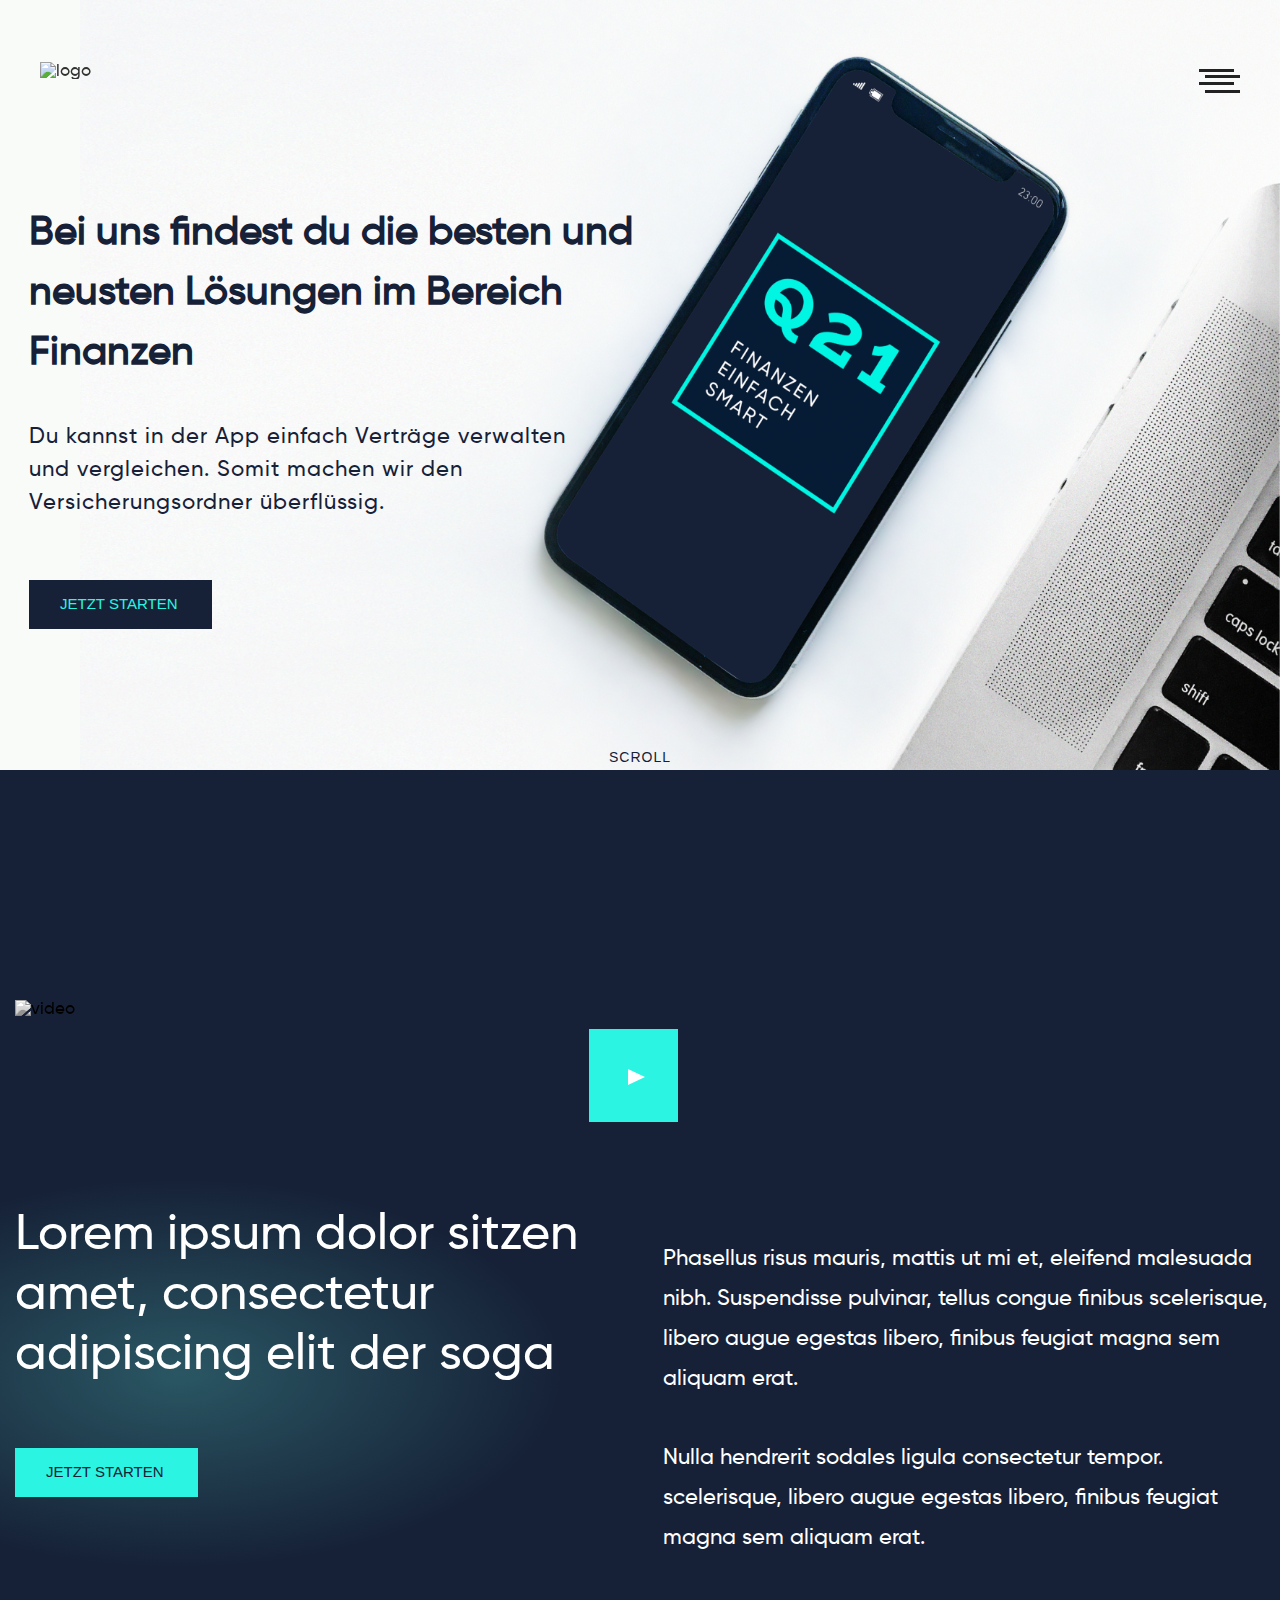
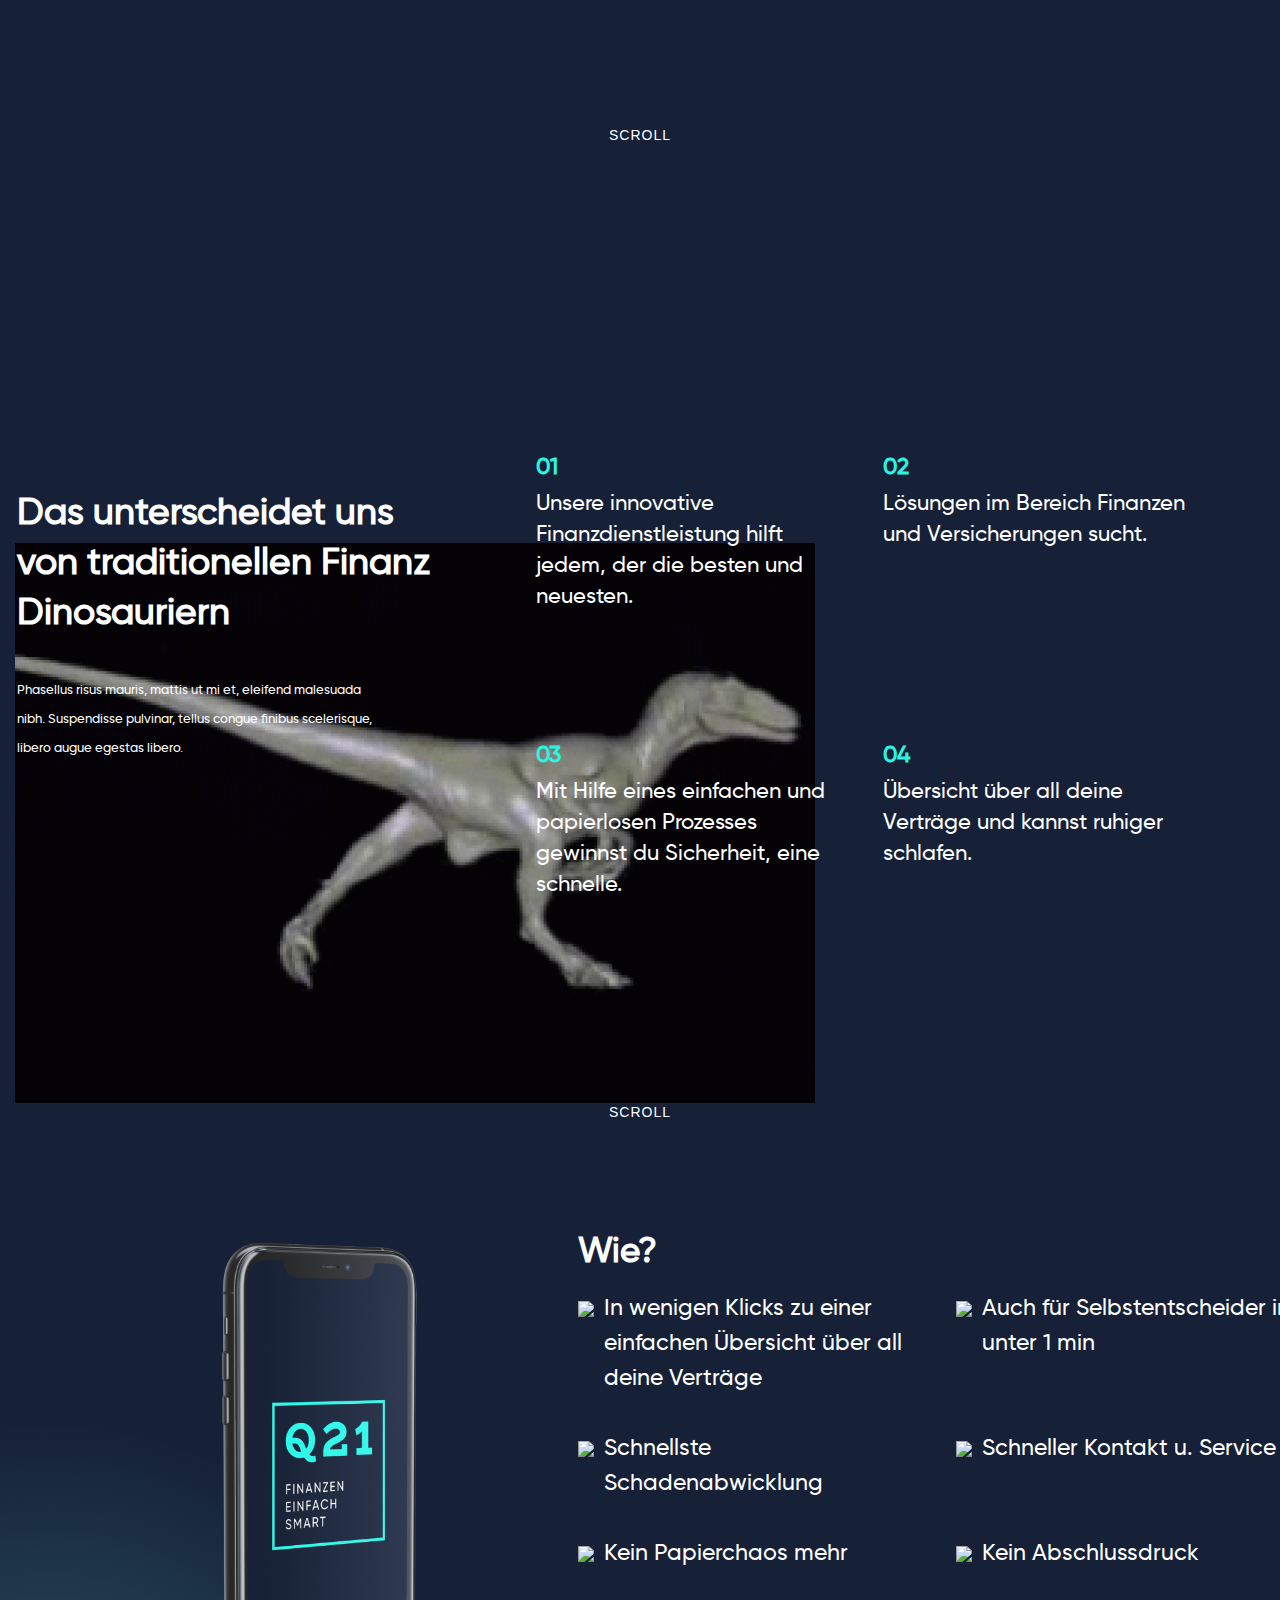
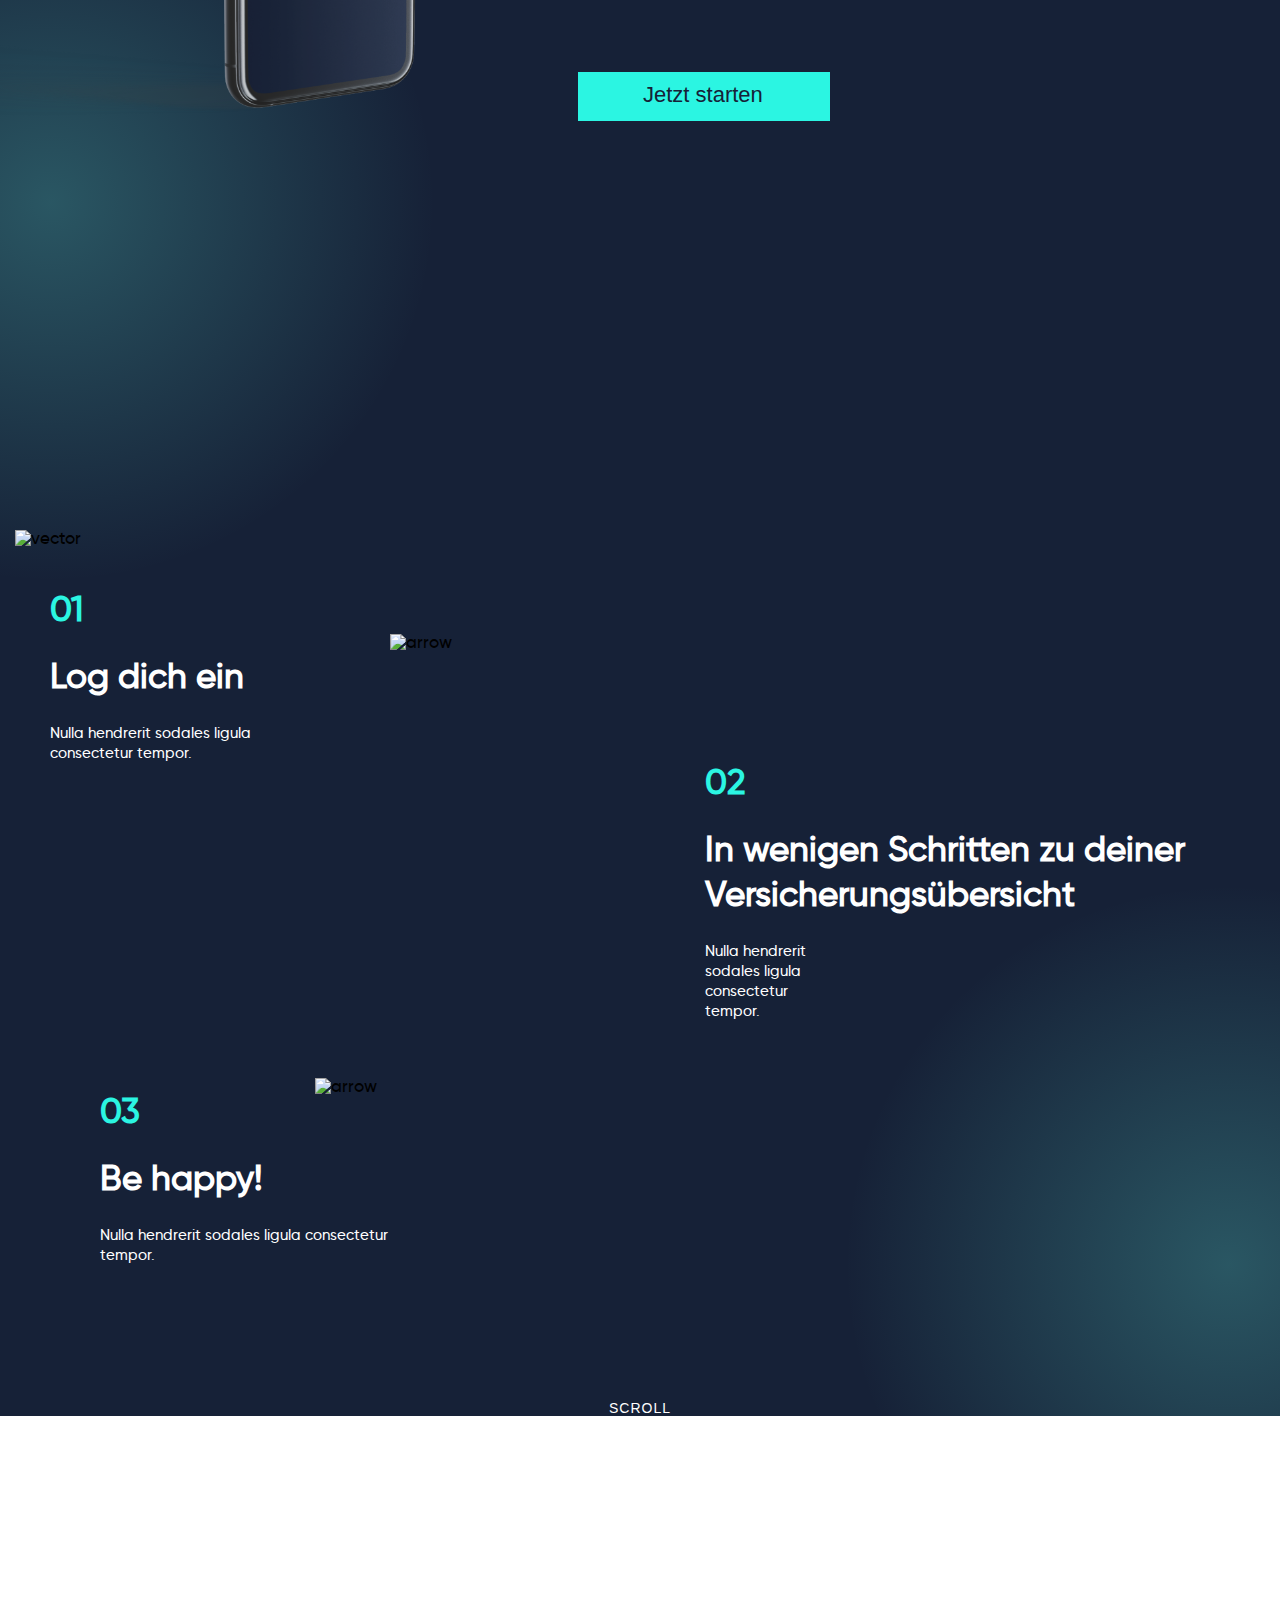
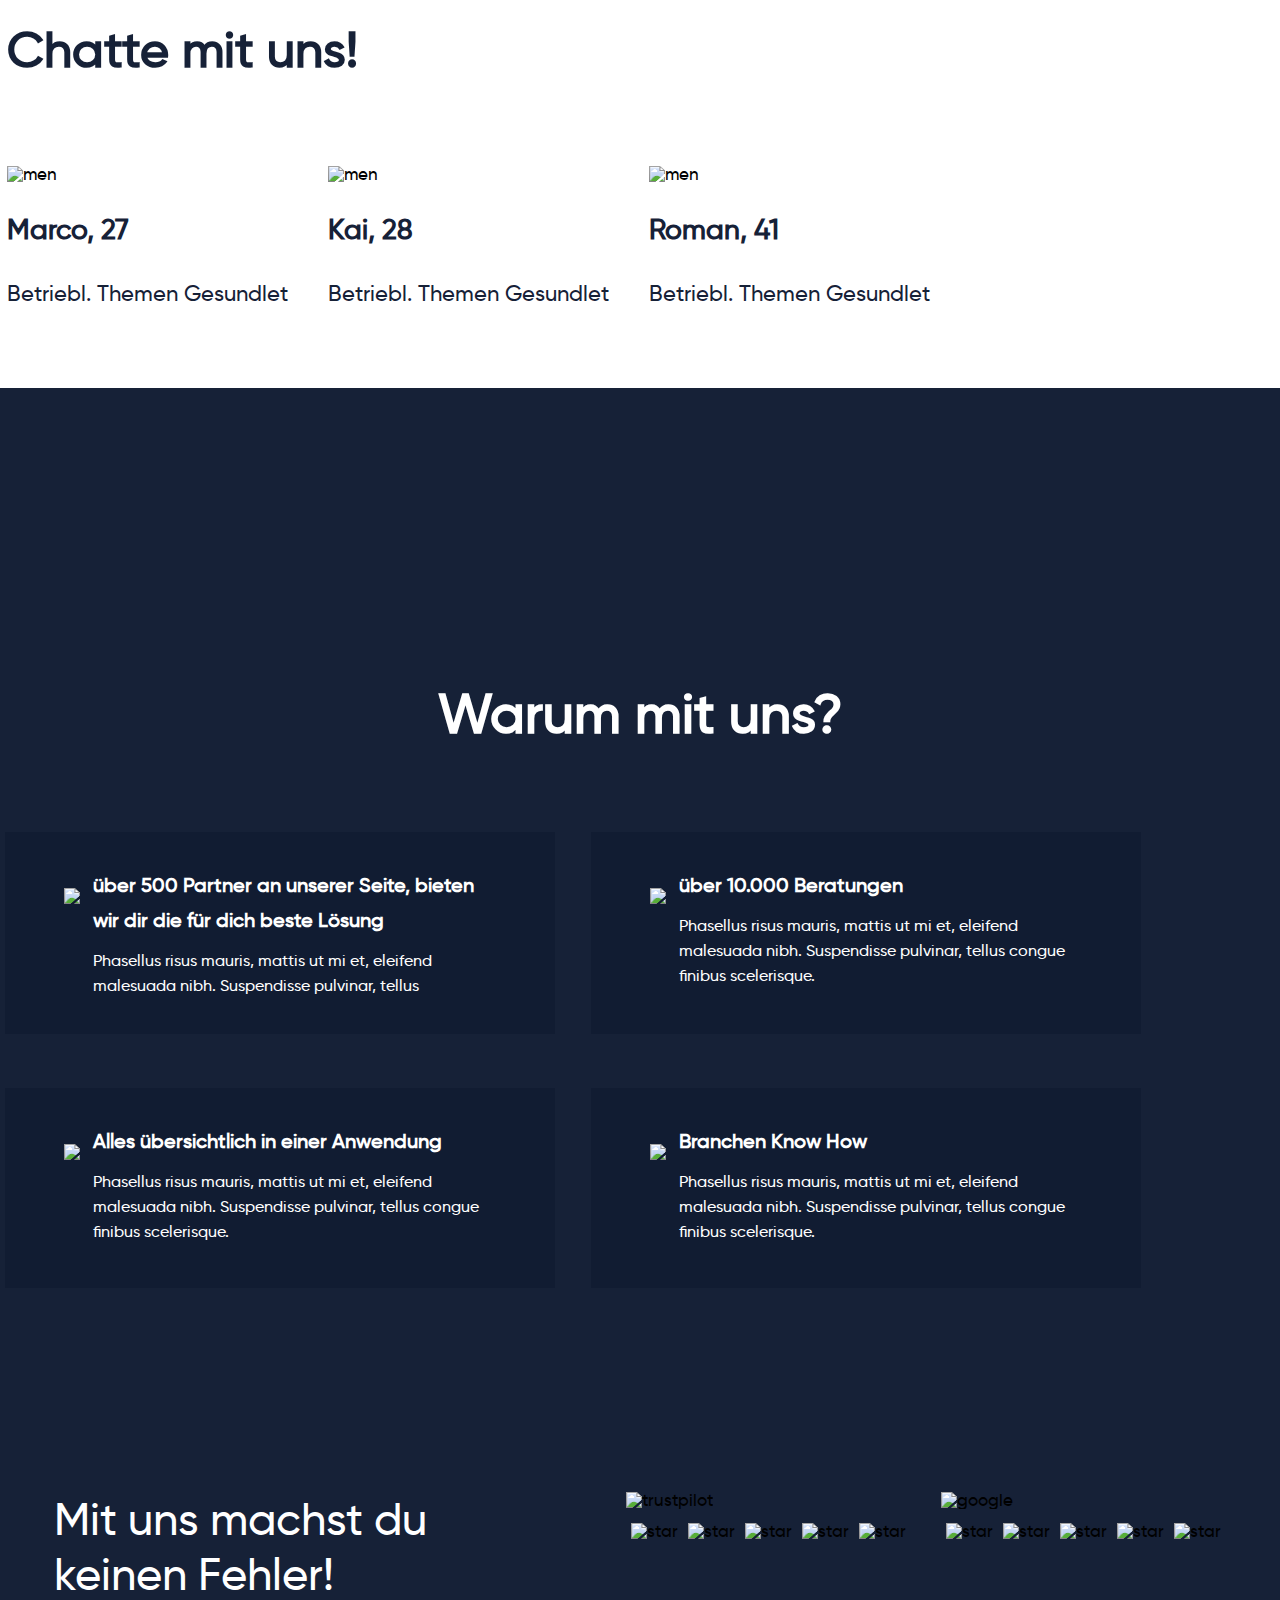
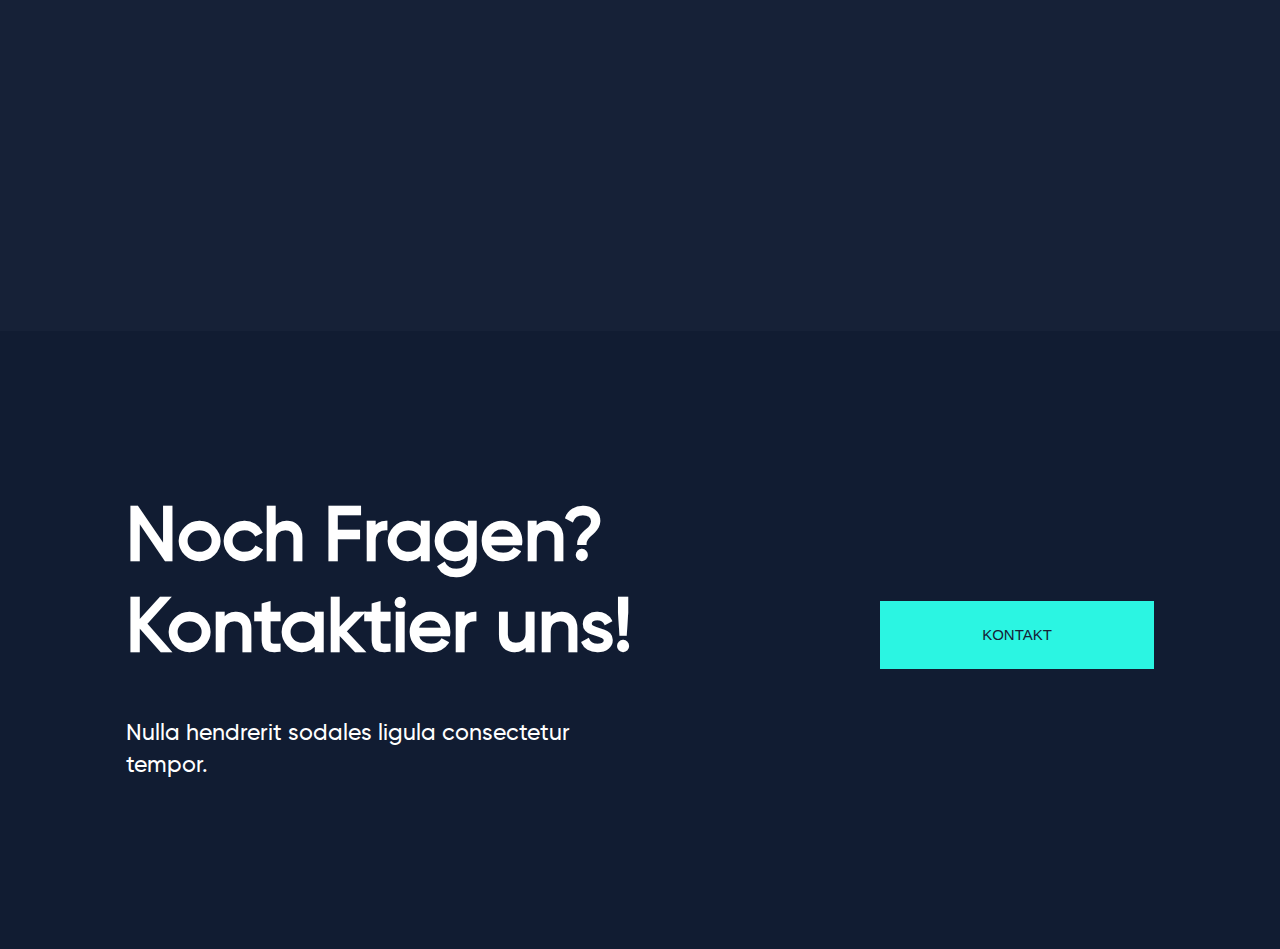
==== src/index.html @ c8f1d05e "bug fixing" ====
<!DOCTYPE html>
<head>
    <title>Q21</title>
    <meta name="viewport" content="width=device-width, initial-scale=1.0, maximum-scale=1.0, user-scalable=0">
    <meta http-equiv="Content-Type" content="text/html; charset=utf-8">
    <link rel="stylesheet" href="css/styles.css">
    <link rel="stylesheet" href="https://stackpath.bootstrapcdn.com/font-awesome/4.7.0/css/font-awesome.min.css" integrity="sha384-wvfXpqpZZVQGK6TAh5PVlGOfQNHSoD2xbE+QkPxCAFlNEevoEH3Sl0sibVcOQVnN" crossorigin="anonymous">
</head>
<body>
    <div id="wrapper">
        <header class="header">
            <a href="#" class="logo">
                <img src="../images/logo.png" alt="logo">
            </a>
            <a href="#" class="menu-btn">
                <span></span>
            </a>
            <div class="mobile-menu-navigation">
                <ul class="navigation">
                    <li class="heading">
                        <a href="#">SPEISEKARTE</a>
                    </li>
                    <li>
                        <a href="#">HAUPTSEITE</a>
                    </li>
                    <li class="active">
                        <a href="#">DIENSTLEISTUNGEN</a>
                    </li>
                    <li>
                        <a href="#">KONTATIERE UNS</a>
                    </li>
                    <li>
                        <a href="#">BLOG</a>
                    </li>
                </ul>
                <div class="holder-bottom-menu">
                    <ul class="holder-contact-menu">
                        <li>
                            <a href="mailto:mail.example@de.com">
                                <span>mail.example@de.com</span>
                            </a>
                        </li>
                        <li>
                            <a href="tel:+0123 456-78-90">
                                <span>+0123 456-78-90</span>
                            </a>
                        </li>
                    </ul>
                    <ul class="holder-social-network">
                        <li>
                            <a href="#">
                                <i class="fa fa-whatsapp" aria-hidden="true"></i>
                            </a>
                        </li>
                        <li>
                            <a href="#">
                                <i class="fa fa-facebook-official" aria-hidden="true"></i>
                            </a>
                        </li>
                        <li>
                            <a href="#">
                                <i class="fa fa-linkedin-square" aria-hidden="true"></i>
                            </a>
                        </li>
                    </ul>
                </div>
            </div>
        </header>
        <main>
            <div class="banner">
                <section class="container">
                    <div class="holder-banner-text">
                        <h2>
                            Bei uns findest du die besten und neusten Lösungen im Bereich Finanzen
                        </h2>
                        <p>
                            Du kannst in der App einfach Verträge verwalten und vergleichen. Somit machen wir den Versicherungsordner überflüssig.
                        </p>
                        <button class="general-btn">JETZT STARTEN
                        </button>
                    </div>
                    <div class="scroll">
                        <button class="scroll-btn">SCROLL</button>
                    </div>
                </section>
            </div>
            <div class="holder-video-clip">
                <span class="gradient"></span>
                <section class="container">
                    <div class="z-index">
                        <div class="video-clip">
                            <img src="../images/rectangle-24.png" class="img-fluid" alt="video">
                            <button class="video-btn">
                                <span></span>
                            </button>
                        </div>
                        <div class="row">
                            <div class="col speaker-1">
                                <p>
                                    Lorem ipsum dolor sitzen amet, consectetur adipiscing elit der soga
                                </p>
                                <button class="general-btn">JETZT STARTEN</button>
                            </div>
                            <div class="col speaker-2">
                                <p>
                                    Phasellus risus mauris, mattis ut mi et, eleifend malesuada nibh.
                                    Suspendisse pulvinar, tellus congue finibus scelerisque,
                                    libero augue egestas libero, finibus feugiat magna sem aliquam erat.
                                </p>
                                <p>
                                    Nulla hendrerit sodales ligula consectetur tempor.
                                    scelerisque, libero augue egestas libero,
                                    finibus feugiat magna sem aliquam erat.
                                </p>
                            </div>
                        </div>
                        <div class="scroll">
                            <button class="scroll-btn">SCROLL</button>
                        </div>
                    </div>
                </section>
            </div>
            <div class="holder-difference">
                <section class="container">
                    <div class="holder-difference-and-service">
                        <div class="holder-text">
                            <h3>
                                Das unterscheidet uns von traditionellen Finanz Dinosauriern
                            </h3>
                            <p>
                                Phasellus risus mauris, mattis ut mi et, eleifend malesuada nibh.
                                Suspendisse pulvinar, tellus congue finibus scelerisque, libero augue egestas libero.
                            </p>
                        </div>
                        <div class="difference-columns">
                            <div>
                                <h3>01</h3>
                                <p>
                                    Unsere innovative Finanzdienstleistung hilft jedem, der die besten und neuesten.
                                </p>
                            </div>
                            <div>
                                <h3>02</h3>
                                <p>
                                    Lösungen im Bereich Finanzen und Versicherungen sucht.
                                </p>
                            </div>
                            <div>
                                <h3>03</h3>
                                <p>
                                    Mit Hilfe eines einfachen und papierlosen Prozesses gewinnst du Sicherheit, eine schnelle.
                                </p>
                            </div>
                            <div>
                                <h3>04</h3>
                                <p>
                                    Übersicht über all deine Verträge und kannst ruhiger schlafen.
                                </p>
                            </div>
                        </div>
                    </div>
                    <div class="scroll">
                        <button class="scroll-btn">SCROLL</button>
                    </div>
                </section>
            </div>
            <div class="holder-sentence">
                <span class="gradient-top"></span>
                <span class="gradient-bottom"></span>
                <section class="container">
                    <div class="z-index">
                        <div class="sentence-photo-service">
                            <div class="sentence-service">
                                <h3>Wie?</h3>
                                <div class="service">
                                    <div>
                                        <img src="../images/romb.png" class="img-fluid" alt="romb">
                                        <p>
                                            In wenigen Klicks zu einer einfachen Übersicht über all deine Verträge
                                        </p>
                                    </div>
                                    <div>
                                        <img src="../images/romb.png" class="img-fluid" alt="romb">
                                        <p>
                                            Auch für Selbstentscheider in unter 1 min
                                        </p>
                                    </div>
                                    <div>
                                        <img src="../images/romb.png" class="img-fluid" alt="romb">
                                        <p>
                                            Schnellste Schadenabwicklung
                                        </p>
                                    </div>
                                    <div>
                                        <img src="../images/romb.png" class="img-fluid" alt="romb">
                                        <p>
                                            Schneller Kontakt u. Service
                                        </p>
                                    </div>
                                    <div>
                                        <img src="../images/romb.png" class="img-fluid" alt="romb">
                                        <p>
                                            Kein Papierchaos mehr
                                        </p>
                                    </div>
                                    <div>
                                        <img src="../images/romb.png" class="img-fluid" alt="romb">
                                        <p>
                                            Kein Abschlussdruck
                                        </p>
                                    </div>
                                </div>
                                <button class="general-btn">Jetzt starten</button>
                            </div>
                        </div>
                        <div class="authorization-steps">
                            <img class="vector" src="../images/vector.png" alt="vector">
                            <img class="arrow-1" src="../images/arrow-1.png" alt="arrow">
                            <img class="arrow-2" src="../images/arrow-2.png" alt="arrow">
                            <div class="first-step-authorization">
                                <h3>01</h3>
                                <h4>Log dich ein</h4>
                                <p>
                                    Nulla hendrerit sodales ligula consectetur tempor.
                                </p>
                            </div>
                            <div class="holder-insurance-overview">
                                <div class="second-step">
                                    <h3>02</h3>
                                    <h4>In wenigen Schritten zu deiner Versicherungsübersicht</h4>
                                    <p>
                                        Nulla hendrerit sodales ligula consectetur tempor.
                                    </p>
                                </div>
                            </div>
                            <div class="third-step-authorization">
                                <h3>03</h3>
                                <h4>Be happy!</h4>
                                <p>
                                    Nulla hendrerit sodales ligula consectetur tempor.
                                </p>
                            </div>
                        </div>
                        <div class="scroll">
                            <button class="scroll-btn">SCROLL</button>
                        </div>
                    </div>
                </section>
            </div>
            <section class="container" >
                <div class="holder-employees">
                    <div class="employees">
                        <div class="holder-text">
                            <h3>Chatte mit uns!</h3>
                        </div>
                        <ul class="photo-employees">
                            <li>
                                <button class="general-btn">WhatsApp link</button>
                                <div class="wrapper-overlay">
                                    <img src="../images/image-30.png" alt="men">
                                    <div class="overlay"></div>
                                </div>
                                <h3>Marco, 27</h3>
                                <p>Betriebl. Themen Gesundlet</p>
                            </li>
                            <li>
                                <button class="general-btn">WhatsApp link</button>
                                <div class="wrapper-overlay">
                                    <img src="../images/image-32.png" alt="men">
                                    <div class="overlay"></div>
                                </div>
                                <h3>Kai, 28</h3>
                                <p>Betriebl. Themen Gesundlet</p>
                            </li>
                            <li>
                                <button class="general-btn">WhatsApp link</button>
                                <div class="wrapper-overlay">
                                    <img src="../images/image-32.png" alt="men">
                                    <div class="overlay"></div>
                                </div>
                                <h3>Roman, 41</h3>
                                <p>Betriebl. Themen Gesundlet</p>
                            </li>
                        </ul>
                    </div>
                </div>
            </section>
            <div class="holder-our-advantages">
                <section class="container">
                    <div class="holder-our-advantages-all">
                        <h3>Warum mit uns?</h3>
                        <div class="our-advantages">
                            <div class="list-our-advantages">
                                <div class="holder">
                                    <img src="../images/romb.png" alt="romb">
                                    <div class="text-advantages">
                                        <h3>
                                            über 500 Partner an unserer Seite, bieten wir dir die für dich beste Lösung
                                        </h3>
                                        <p>
                                            Phasellus risus mauris, mattis ut mi et, eleifend malesuada nibh. Suspendisse pulvinar, tellus
                                        </p>
                                    </div>
                                </div>
                                <div class="holder">
                                    <img src="../images/romb.png" alt="romb">
                                    <div class="text-advantages">
                                        <h3>
                                            über 10.000 Beratungen
                                        </h3>
                                        <p>
                                            Phasellus risus mauris, mattis ut mi et, eleifend malesuada nibh.
                                            Suspendisse pulvinar, tellus congue finibus scelerisque.
                                        </p>
                                    </div>
                                </div>
                                <div class="holder">
                                    <img src="../images/romb.png" alt="romb">
                                    <div class="text-advantages">
                                        <h3>
                                            Alles übersichtlich in einer Anwendung
                                        </h3>
                                        <p>
                                            Phasellus risus mauris, mattis ut mi et, eleifend malesuada nibh.
                                            Suspendisse pulvinar, tellus congue finibus scelerisque.
                                        </p>
                                    </div>
                                </div>
                                <div class="holder">
                                    <img src="../images/romb.png" alt="romb">
                                    <div class="text-advantages">
                                        <h3>
                                            Branchen Know How
                                        </h3>
                                        <p>
                                            Phasellus risus mauris, mattis ut mi et, eleifend malesuada nibh.
                                            Suspendisse pulvinar, tellus congue finibus scelerisque.
                                        </p>
                                    </div>
                                </div>
                            </div>
                        </div>
                        <div class="holder-appraisal">
                            <div class="text-appraisal">
                                <p>
                                    Mit uns machst du keinen Fehler!
                                </p>
                            </div>
                            <div class="appraisal">
                                <div class="trustpilot-appraisal">
                                    <img src="../images/trustpilot.png" class="img-fluid" alt="trustpilot">
                                    <div class="holder-star">
                                        <img src="../images/star.png" alt="star">
                                        <img src="../images/star.png" alt="star">
                                        <img src="../images/star.png" alt="star">
                                        <img src="../images/star.png" alt="star">
                                        <img src="../images/star.png" alt="star">
                                    </div>
                                </div>
                                <div class="google-appraisal">
                                    <img src="../images/google.png" class="img-fluid" alt="google">
                                    <div class="holder-star">
                                        <img src="../images/star.png" alt="star">
                                        <img src="../images/star.png" alt="star">
                                        <img src="../images/star.png" alt="star">
                                        <img src="../images/star.png" alt="star">
                                        <img src="../images/star.png" alt="star">
                                    </div>
                                </div>
                            </div>
                        </div>
                    </div>
                </section>
            </div>
        </main>
        <footer>
            <div class="holder-connect-with-us">
                <section class="container">
                    <div class="connect-with-us">
                        <div class="text">
                            <h3>
                                Noch Fragen? Kontaktier uns!
                            </h3>
                            <p>
                                Nulla hendrerit sodales ligula consectetur tempor.
                            </p>
                        </div>
                        <div class="connect-btn">
                            <button class="general-btn">KONTAKT</button>
                        </div>
                    </div>
                </section>
            </div>
        </footer>
    </div>
    <script src="https://ajax.googleapis.com/ajax/libs/jquery/3.5.1/jquery.min.js"></script>
<!--    <script type="text/javascript" src="//cdn.jsdelivr.net/npm/slick-carousel@1.8.1/slick/slick.min.js"></script>-->
    <script src="https://code.jquery.com/ui/1.12.1/jquery-ui.js"></script>
    <script>
        $('.menu-btn').on('click',function(e){
            e.preventDefault()
            $(this).toggleClass('menu-btn-active');
            $(".mobile-menu-navigation").toggleClass('show-menu')
        });
    </script>
</body>
</html>
---- src/css/styles.css ----
/* http://meyerweb.com/eric/tools/css/reset/
   v2.0 | 20110126
   License: none (public domain)
*/
html, body, div, span, applet, object, iframe,
h1, h2, h3, h4, h5, h6, p, blockquote, pre,
a, abbr, acronym, address, big, cite, code,
del, dfn, em, img, ins, kbd, q, s, samp,
small, strike, strong, sub, sup, tt, var,
b, u, i, center,
dl, dt, dd, ol, ul, li,
fieldset, form, label, legend,
table, caption, tbody, tfoot, thead, tr, th, td,
article, aside, canvas, details, embed,
figure, figcaption, footer, header, hgroup,
menu, nav, output, ruby, section, summary,
time, mark, audio, video {
  margin: 0;
  padding: 0;
  border: 0;
  font-size: 100%;
  vertical-align: baseline; }

/* HTML5 display-role reset for older browsers */
article, aside, details, figcaption, figure,
footer, header, hgroup, menu, nav, section {
  display: block; }

body {
  line-height: 1;
  height: 100%;
  background: #fff;
  font-size: 17px;
  font-family: 'gilroy-medium'; }

ol, ul {
  list-style: none; }

blockquote, q {
  quotes: none; }

blockquote:before, blockquote:after,
q:before, q:after {
  content: '';
  content: none; }

table {
  border-collapse: collapse;
  border-spacing: 0; }

i {
  cursor: pointer; }
  i:hover {
    color: #27dfe5; }

a {
  color: #323232;
  text-decoration: none; }
  a:hover {
    text-decoration: underline;
    color: #27dfe5; }
  a:focus {
    outline: none; }

button {
  cursor: pointer; }
  button:focus {
    outline: none; }

* {
  box-sizing: border-box; }

#wrapper {
  overflow: hidden;
  position: relative; }

h1,
h2,
h3,
h4,
h5,
h6 {
  font-family: 'gilroy-medium'; }

.z-index {
  position: relative;
  z-index: 2; }

.container {
  margin: 0 auto;
  max-width: 1600px;
  padding: 0 15px; }

.header {
  display: flex;
  justify-content: space-between;
  padding: 62px 120px 0;
  position: fixed;
  z-index: 6;
  top: 0;
  left: 0;
  right: 0; }

.menu-navigation {
  display: none; }

.menu-btn {
  display: block;
  width: 35px;
  height: 35px;
  z-index: 5;
  position: relative; }
  .menu-btn:before {
    content: "";
    height: 3px;
    background-color: #222;
    width: 35px;
    position: absolute;
    top: 7px;
    left: -6px; }

.menu-btn-active::before {
  display: none; }

.menu-btn span,
.menu-btn span::before,
.menu-btn span::after {
  position: absolute;
  top: 0;
  margin-top: 13px;
  margin-left: 0;
  left: 0;
  width: 35px;
  height: 3px;
  background-color: #222; }

.menu-btn span::before,
.menu-btn span::after {
  content: '';
  transition: 0.2s; }

.menu-btn span::before {
  transform: translateY(-5px);
  left: -6px;
  top: -1px; }

.menu-btn span::after {
  transform: translateY(5px);
  top: -3px; }

.menu-btn-active span {
  height: 0; }

.menu-btn-active span::before {
  transform: rotate(45deg);
  background-color: #fff; }

.menu-btn-active span::after {
  transform: rotate(-45deg);
  background-color: #fff; }

.menu-btn-active span::before {
  left: -1px;
  top: -3px; }

.mobile-menu-navigation {
  position: fixed;
  right: -100%;
  top: 0;
  bottom: 0;
  padding: 106px 84px 68px 80px;
  background-color: #162137;
  max-width: 865px;
  transition: .5s ease-in-out right;
  overflow: auto; }

.navigation li {
  margin-bottom: 50px; }
  .navigation li a {
    text-align: center;
    text-decoration: none;
    font-size: 80px;
    line-height: 88px;
    color: #fff; }
    .navigation li a:hover {
      color: #27dfe5; }

.navigation .heading a {
  font-size: 15px;
  line-height: 20px;
  letter-spacing: 0.25em; }

.navigation .active a {
  color: transparent;
  -webkit-text-stroke: 1px white; }

.holder-bottom-menu {
  display: flex;
  justify-content: space-between; }
  .holder-bottom-menu .holder-contact-menu {
    display: flex; }
    .holder-bottom-menu .holder-contact-menu li {
      margin: 0 40px 0 0; }
      .holder-bottom-menu .holder-contact-menu li a {
        font-size: 20px;
        line-height: 30px;
        color: #fff; }
  .holder-bottom-menu .holder-social-network {
    display: flex; }
    .holder-bottom-menu .holder-social-network a {
      margin: 0 35px 0 0;
      color: #fff;
      font-size: 30px; }

.show-menu {
  right: 0; }

.holder-video-clip {
  position: relative;
  background: #162137; }

.gradient {
  position: absolute;
  left: 0;
  bottom: 0;
  width: 100%;
  height: 100%;
  background: radial-gradient(40% 30% at 14% 62%, rgba(94, 228, 215, 0.276) 0%, rgba(94, 228, 215, 0) 100%); }

.video-clip {
  padding: 406px 0 185px; }
  .video-clip img {
    filter: grayscale(100%);
    width: 100%; }

.row {
  display: flex;
  flex-wrap: wrap;
  margin-right: -15px;
  margin-left: -15px;
  margin-bottom: 130px; }
  .row .col {
    flex-basis: 0;
    flex-grow: 1;
    max-width: 100%;
    padding: 0 15px; }
  .row .speaker-1 p {
    font-size: 50px;
    line-height: 60px;
    text-align: left;
    color: #fff;
    margin-bottom: 66px; }
  .row .speaker-2 {
    padding: 36px 0 0 15px; }
    .row .speaker-2 p {
      font-size: 22px;
      line-height: 40px;
      color: #fff;
      margin-bottom: 39px; }

.modal {
  width: auto;
  max-width: 1570px;
  padding: 0;
  background: none;
  box-shadow: none; }

.blocker {
  background-color: rgba(22, 33, 55, 0.8);
  z-index: 8;
  padding: 544px 0; }

.modal a.close-modal {
  display: none; }

.close-btn {
  position: absolute;
  top: -8px;
  right: 48px;
  z-index: 8; }
  .close-btn .fa {
    color: #fff;
    font-size: 40px; }

.modal-content .video-clip {
  padding-top: 0; }
  .modal-content .video-clip .video-btn {
    top: 50%;
    right: 45%; }
  .modal-content .video-clip h3 {
    font-size: 30px;
    line-height: 45px;
    color: #fff;
    margin-bottom: 46px; }

.general-btn {
  font-size: 15px;
  line-height: 22px;
  color: #162137;
  padding: 13px 34px 14px 31px;
  background: #2BF5E2;
  border: none;
  cursor: pointer; }
  .general-btn:hover {
    background: #27dfe5; }

.video-btn {
  padding: 40px 25px 37px 39px;
  background: #2BF5E2;
  border: none; }
  .video-btn span {
    display: block;
    border: 8px solid transparent;
    border-left: 17px solid #fff; }
  .video-btn:hover {
    background: #27dfe5; }

.holder-banner-text .general-btn {
  background: #162137;
  color: #2BF5E2; }
  .holder-banner-text .general-btn:hover {
    background: #212121; }

.video-clip {
  position: relative; }
  .video-clip .video-btn {
    position: absolute;
    top: 64%;
    right: 47%; }

.sentence-service .general-btn {
  padding: 22px 67px 25px 65px;
  font-size: 22px; }

.photo-employees .general-btn {
  border: solid 2px #162137;
  padding: 11px 38px 11px 31px;
  position: relative;
  z-index: 2; }

.photo-employees li:hover .general-btn {
  display: block;
  position: absolute;
  top: 36%;
  left: 32%; }

.holder-connect-with-us .general-btn {
  padding: 23px 102px; }

.holder-footer-blog .general-btn {
  padding: 23px 102px; }

.holder-footer-blog-in .general-btn {
  padding: 23px 102px; }

.videos-and-articles {
  position: relative; }
  .videos-and-articles .video-btn {
    padding: 40px 25px 37px 39px;
    border: none;
    position: absolute;
    top: 41%;
    right: 40%;
    z-index: 2; }

.video-interview {
  position: relative; }
  .video-interview .general-btn {
    background: transparent;
    border: solid 2px #162137;
    padding: 11px 38px 11px 31px;
    z-index: 1;
    position: absolute;
    top: 50%;
    left: 50%;
    margin: -48px 0 0 -105px;
    display: none; }

.video-interview:hover .general-btn {
  display: block; }

.scroll {
  text-align: center; }
  .scroll .scroll-btn {
    color: #fff;
    letter-spacing: 1px;
    font-size: 14px;
    background: none;
    padding: 0;
    border: none; }
    .scroll .scroll-btn:hover {
      color: #27dfe5; }

.banner .scroll-btn {
  color: #162137; }

.holder-difference {
  background: #162137; }

.holder-difference-and-service {
  background: url("../images/raptor.png");
  background-position: bottom left;
  background-size: 1000px 500px;
  background-repeat: no-repeat;
  display: flex;
  justify-content: space-between;
  padding: 311px 0 73px; }
  .holder-difference-and-service .holder-text {
    max-width: 640px;
    padding: 32px 0 0 2px; }
    .holder-difference-and-service .holder-text h3 {
      font-size: 55px;
      line-height: 66px;
      color: #fff;
      text-align: left;
      margin-bottom: 39px; }
    .holder-difference-and-service .holder-text p {
      font-size: 22px;
      line-height: 39px;
      color: #fff;
      padding: 0 60px 0 0; }
  .holder-difference-and-service .difference-columns {
    max-width: 745px;
    display: flex;
    flex-wrap: wrap; }
    .holder-difference-and-service .difference-columns div {
      max-width: 325px;
      margin: 0 16px 113px; }
      .holder-difference-and-service .difference-columns div h3 {
        font-size: 23px;
        line-height: 24px;
        color: #2BF5E2;
        margin-bottom: 40px; }
      .holder-difference-and-service .difference-columns div p {
        font-size: 22px;
        line-height: 31px;
        color: #fff; }

.holder-sentence {
  background: #162137;
  min-height: 1010px;
  position: relative; }

.gradient-top {
  position: absolute;
  top: 0;
  left: 0;
  width: 100%;
  height: 100%;
  background: radial-gradient(40% 30% at 4% 36%, rgba(94, 228, 215, 0.276) 0%, rgba(94, 228, 215, 0) 100%); }

.gradient-bottom {
  position: absolute;
  top: 0;
  right: 0;
  width: 100%;
  height: 100%;
  background: radial-gradient(40% 30% at 96% 92%, rgba(94, 228, 215, 0.276) 0%, rgba(94, 228, 215, 0) 100%); }

.sentence-photo-service {
  background: url("../images/iphone-11.png");
  background-position: top left;
  background-size: 1000px 1000px;
  background-repeat: no-repeat;
  min-height: 1010px;
  position: relative;
  display: flex;
  justify-content: flex-end;
  margin: 0 -39px; }
  .sentence-photo-service .sentence-service {
    max-width: 945px; }
    .sentence-photo-service .sentence-service h3 {
      font-size: 50px;
      line-height: 60px;
      color: #fff;
      margin-bottom: 77px; }
    .sentence-photo-service .sentence-service .service {
      display: flex;
      flex-wrap: wrap;
      justify-content: space-between;
      margin-bottom: 67px;
      margin-right: -30px; }
      .sentence-photo-service .sentence-service .service div {
        display: flex;
        margin: 0 24px 51px 0;
        max-width: 428px; }
        .sentence-photo-service .sentence-service .service div img {
          width: 26px;
          height: 26px;
          margin: 11px 42px 0 0; }
        .sentence-photo-service .sentence-service .service div p {
          font-size: 23px;
          line-height: 35px;
          color: #fff;
          text-align: left; }

.authorization-steps {
  position: relative;
  padding: 0 0 134px 165px; }
  .authorization-steps .vector {
    position: absolute;
    top: 0;
    left: 0; }
  .authorization-steps .arrow-1 {
    position: absolute;
    top: 10%;
    left: 38%; }
  .authorization-steps .arrow-2 {
    position: absolute;
    bottom: 31%;
    left: 30%; }
  .authorization-steps h3 {
    font-size: 55px;
    line-height: 58px;
    color: #2BF5E2; }
  .authorization-steps h4 {
    font-size: 55px;
    line-height: 65px;
    color: #fff; }
  .authorization-steps p {
    font-size: 25px;
    line-height: 35px;
    color: #fff; }

.first-step-authorization {
  max-width: 350px; }
  .first-step-authorization h3 {
    margin-bottom: 74px; }
  .first-step-authorization h4 {
    margin-bottom: 46px; }

.holder-insurance-overview {
  display: flex;
  justify-content: flex-end; }
  .holder-insurance-overview .second-step {
    max-width: 765px;
    margin-bottom: 71px; }
    .holder-insurance-overview .second-step h3 {
      margin-bottom: 65px; }
    .holder-insurance-overview .second-step h4 {
      margin-bottom: 46px; }
    .holder-insurance-overview .second-step p {
      padding: 0 200px 0 0; }

.third-step-authorization {
  margin-left: 83px;
  max-width: 400px; }
  .third-step-authorization h3 {
    margin-bottom: 74px; }
  .third-step-authorization h4 {
    margin-bottom: 46px; }

.holder-employees {
  display: flex;
  margin: 0 -8px; }
  .holder-employees .general-btn {
    display: none; }

.overlay {
  position: absolute;
  top: 0;
  left: 0;
  right: 0;
  bottom: 0;
  height: 100%;
  width: 100%;
  opacity: 0;
  transition: .5s ease;
  background: #2BF5E2; }

.wrapper-overlay {
  position: relative; }

.wrapper-overlay:hover .overlay {
  opacity: 0.5; }

.employees {
  padding: 366px 0 208px 0; }
  .employees .holder-text h3 {
    font-family: 'gilroy-medium';
    font-size: 50px;
    line-height: 75px;
    color: #162137;
    text-align: left;
    margin-bottom: 79px; }

.photo-employees {
  display: flex;
  margin: 0 -20px; }
  .photo-employees li {
    position: relative;
    margin: 0 20px; }
    .photo-employees li img {
      margin-bottom: 25px;
      width: 100%; }
    .photo-employees li h3 {
      font-size: 28px;
      line-height: 42px;
      color: #162137;
      text-align: left;
      margin-bottom: 27px; }
    .photo-employees li p {
      font-size: 22px;
      line-height: 33px;
      color: #162137;
      text-align: left; }

.holder-our-advantages {
  background: #162137;
  min-height: 1543px; }

.our-advantages {
  margin-bottom: 150px; }

.holder-our-advantages-all {
  padding: 285px 0 188px; }
  .holder-our-advantages-all h3 {
    font-size: 55px;
    line-height: 82px;
    color: #fff;
    text-align: center;
    margin-bottom: 77px; }

.list-our-advantages {
  display: flex;
  flex-wrap: wrap;
  margin: 0 -28px; }
  .list-our-advantages .holder {
    display: flex;
    min-height: 270px;
    padding: 36px 59px;
    background: #111C32;
    max-width: 760px;
    margin: 0 18px 54px; }
    .list-our-advantages .holder img {
      width: 26px;
      height: 26px;
      margin: 20px 43px 0 0; }
    .list-our-advantages .holder .text-advantages h3 {
      font-size: 30px;
      line-height: 45px;
      color: #fff;
      text-align: left;
      margin-bottom: 25px; }
    .list-our-advantages .holder .text-advantages p {
      font-size: 22px;
      line-height: 40px;
      color: #fff;
      text-align: left; }

.holder-appraisal {
  display: flex;
  justify-content: space-around; }
  .holder-appraisal .text-appraisal {
    max-width: 465px; }
    .holder-appraisal .text-appraisal p {
      font-size: 55px;
      line-height: 66px;
      color: #fff;
      text-align: left; }

.appraisal {
  display: flex;
  max-width: 725px;
  justify-content: space-between; }
  .appraisal .holder-star {
    display: flex;
    justify-content: center; }
    .appraisal .holder-star img {
      margin: 0 5px; }
  .appraisal .trustpilot-appraisal {
    margin: 0 30px; }
    .appraisal .trustpilot-appraisal img {
      margin-bottom: 14px; }
  .appraisal .google-appraisal img {
    margin-bottom: 14px; }

.holder-connect-with-us {
  background: #111C32;
  min-height: 515px; }

.connect-with-us {
  display: flex;
  padding: 98px 0 134px;
  justify-content: space-around; }
  .connect-with-us .text {
    max-width: 532px; }
    .connect-with-us .text h3 {
      font-size: 75px;
      line-height: 91px;
      color: #fff;
      text-align: left;
      margin-bottom: 45px; }
    .connect-with-us .text p {
      font-size: 23px;
      line-height: 32px;
      color: #fff;
      text-align: left;
      padding: 0 50px 0 0; }
  .connect-with-us .connect-btn {
    display: flex;
    align-items: center; }

.holder-video-blog {
  position: relative; }
  .holder-video-blog .show-video {
    display: block; }

.video-blog {
  display: flex;
  justify-content: center;
  flex-direction: column;
  padding: 295px 0 204px; }
  .video-blog .holder-text {
    margin-bottom: 79px; }
    .video-blog .holder-text h3 {
      font-size: 50px;
      line-height: 75px;
      text-align: left;
      color: #162137; }

.holder-videos-and-articles {
  display: flex;
  flex-wrap: wrap;
  margin: 0 -32px;
  margin-bottom: 20px; }
  .holder-videos-and-articles .videos-and-articles {
    width: 30.3%;
    margin: 0 24px 80px; }
    .holder-videos-and-articles .videos-and-articles img {
      filter: grayscale(100%);
      margin-bottom: 28px;
      width: 100%; }
    .holder-videos-and-articles .videos-and-articles h3 {
      font-size: 28px;
      line-height: 42px;
      color: #162137;
      margin-bottom: 26px; }
    .holder-videos-and-articles .videos-and-articles p {
      font-size: 22px;
      line-height: 33px; }

.holder-video-interview {
  display: flex;
  margin: 0 -31px; }
  .holder-video-interview .video-interview {
    margin: 0 23px; }
    .holder-video-interview .video-interview img {
      filter: grayscale(100%);
      margin-bottom: 25px;
      width: 100%; }
    .holder-video-interview .video-interview h3 {
      font-size: 28px;
      line-height: 42px;
      color: #162137;
      text-align: left;
      margin-bottom: 26px; }
    .holder-video-interview .video-interview p {
      font-size: 22px;
      line-height: 33px;
      color: #162137; }

.overlay {
  position: absolute;
  top: 0;
  left: 0;
  right: 0;
  bottom: 0;
  height: 94.5%;
  width: 100%;
  opacity: 0;
  transition: .5s ease;
  background: #2BF5E2; }

.wrapper-overlay {
  position: relative; }

.wrapper-overlay:hover .overlay {
  opacity: 0.5; }

.holder-footer-blog {
  background: #111C32;
  min-height: 513px; }
  .holder-footer-blog .connect-with-us {
    display: flex;
    padding: 168px 0 134px;
    justify-content: space-around; }
    .holder-footer-blog .connect-with-us .text {
      width: 740px; }
      .holder-footer-blog .connect-with-us .text h3 {
        font-size: 75px;
        line-height: 91px;
        color: #fff;
        text-align: left; }
    .holder-footer-blog .connect-with-us .connect-btn {
      display: flex;
      justify-content: center;
      align-items: center; }

.holder-navigation .logo-holder {
  padding: 62px 120px 0;
  position: fixed;
  z-index: 6;
  top: 0;
  left: 0;
  right: 0;
  display: flex;
  justify-content: space-between;
  align-items: center; }

.holder-articles {
  background: #162137; }

.articles-photo {
  padding: 290px 129px 210px; }
  .articles-photo .articles-title {
    padding: 0 86px;
    font-size: 60px;
    line-height: 90px;
    color: #fff;
    text-align: left;
    margin-bottom: 137px; }
  .articles-photo .holder-photo {
    display: flex;
    justify-content: center;
    margin-bottom: 92px; }
    .articles-photo .holder-photo img {
      filter: grayscale(100%);
      width: 100%; }
  .articles-photo .holder-paragraph {
    text-align: left;
    padding: 0 84px;
    margin-bottom: 88px; }
    .articles-photo .holder-paragraph .big-paragraph {
      margin-bottom: 69px; }
      .articles-photo .holder-paragraph .big-paragraph p {
        font-size: 30px;
        line-height: 54px;
        color: #fff;
        margin-bottom: 55px; }
    .articles-photo .holder-paragraph .small-paragraph {
      font-size: 22px;
      line-height: 40px;
      color: #fff;
      margin-bottom: 70px; }
      .articles-photo .holder-paragraph .small-paragraph p {
        font-size: 22px;
        line-height: 40px;
        color: #fff;
        margin-bottom: 39px; }
    .articles-photo .holder-paragraph h3 {
      font-size: 30px;
      line-height: 54px;
      color: #fff;
      margin-bottom: 42px; }

.holder-footer-blog-in {
  background: #111C32;
  min-height: 513px; }
  .holder-footer-blog-in .connect-with-us {
    display: flex;
    padding: 168px 0 134px;
    justify-content: space-around; }
    .holder-footer-blog-in .connect-with-us .text {
      max-width: 740px; }
      .holder-footer-blog-in .connect-with-us .text h3 {
        font-size: 75px;
        line-height: 91px;
        color: #fff;
        text-align: left; }
    .holder-footer-blog-in .connect-with-us .connect-btn {
      display: flex;
      justify-content: center;
      align-items: center; }

@font-face {
  font-family: 'gilroy-bold';
  src: url("../fonts/gilroy-bold-webfont.woff2") format("woff2"), url("../fonts/gilroy-bold-webfont.woff") format("woff");
  font-weight: normal;
  font-style: normal; }

@font-face {
  font-family: 'gilroy-medium';
  src: url("../fonts/gilroy-medium-webfont.woff2") format("woff2"), url("../fonts/gilroy-medium-webfont.woff") format("woff");
  font-weight: normal;
  font-style: normal; }

.banner {
  background: #F9FBF9 url("../images/iphone-x.png");
  background-position: bottom right;
  background-size: 1600px 1000px;
  background-repeat: no-repeat;
  min-height: 1010px; }

.holder-banner-text {
  text-align: left;
  padding: 332px 0 0 14px;
  margin-bottom: 181px;
  max-width: 675px; }
  .holder-banner-text h2 {
    font-size: 50px;
    line-height: 60px;
    color: #162137;
    margin-bottom: 39px; }
  .holder-banner-text p {
    font-weight: normal;
    font-size: 22px;
    line-height: 33px;
    letter-spacing: 1px;
    color: #162137;
    margin-bottom: 62px;
    padding: 0 100px 0 0; }

@media (max-width: 1569px) {
  .header {
    padding: 62px 40px 0; }
  .banner {
    background-size: 1200px 770px;
    background-position: top right;
    min-height: 770px; }
  .holder-banner-text {
    padding: 200px 14px 0;
    margin-bottom: 119px; }
    .holder-banner-text h2 {
      font-size: 40px; }
  .video-clip {
    padding-top: 230px; }
  .video-clip .video-btn {
    top: 60%; }
  .holder-video-clip {
    min-height: 960px; }
    .holder-video-clip .gradient {
      background: radial-gradient(30% 20% at 14% 62%, rgba(94, 228, 215, 0.276) 0%, rgba(94, 228, 215, 0) 100%); }
  .description-video {
    padding: 118px 0 87px 30px; }
    .description-video .holder-description-btn p {
      font-size: 49px; }
    .description-video .holder-description p {
      font-size: 21px; }
  .holder-difference-and-service {
    background-size: 800px 560px;
    min-height: 960px; }
    .holder-difference-and-service .holder-text {
      width: 440px; }
      .holder-difference-and-service .holder-text h3 {
        font-size: 37px;
        line-height: 50px; }
      .holder-difference-and-service .holder-text p {
        width: 420px;
        font-size: 13px;
        line-height: 29px; }
    .holder-difference-and-service .difference-columns div {
      width: 315px; }
      .holder-difference-and-service .difference-columns div h3 {
        margin-bottom: 9px; }
  .sentence-photo-service {
    background-size: 700px 700px; }
    .sentence-photo-service .sentence-service {
      padding: 110px 0;
      width: 726px; }
      .sentence-photo-service .sentence-service h3 {
        font-size: 35px;
        line-height: 40px;
        margin-bottom: 20px; }
      .sentence-photo-service .sentence-service .service div {
        width: 354px;
        margin: 0 24px 35px 0; }
        .sentence-photo-service .sentence-service .service div img {
          width: 16px;
          height: 16px;
          margin: 11px 10px 0 0; }
      .sentence-photo-service .sentence-service .general-btn {
        padding: 12px 67px 15px 65px; }
  .holder-sentence .gradient-top {
    background: radial-gradient(30% 20% at 4% 36%, rgba(94, 228, 215, 0.276) 0%, rgba(94, 228, 215, 0) 100%); }
  .holder-sentence .gradient-bottom {
    background: radial-gradient(30% 20% at 96% 92%, rgba(94, 228, 215, 0.276) 0%, rgba(94, 228, 215, 0) 100%); }
  .authorization-steps {
    padding: 60px 0 134px 35px; }
    .authorization-steps .arrow-1 {
      top: 12%;
      left: 30%; }
    .authorization-steps .arrow-2 {
      bottom: 35%;
      left: 24%; }
    .authorization-steps h3 {
      font-size: 35px;
      line-height: 38px;
      margin-bottom: 25px; }
    .authorization-steps h4 {
      font-size: 35px;
      line-height: 45px;
      margin-bottom: 25px; }
    .authorization-steps p {
      font-size: 15px;
      line-height: 20px; }
  .first-step-authorization {
    width: 270px; }
  .holder-insurance-overview .second-step {
    width: 560px; }
    .holder-insurance-overview .second-step h3 {
      margin-bottom: 25px; }
    .holder-insurance-overview .second-step h4 {
      margin-bottom: 25px; }
    .holder-insurance-overview .second-step p {
      width: 330px; }
  .third-step-authorization {
    margin-left: 50px; }
    .third-step-authorization p {
      width: 330px; }
  .employees {
    padding: 196px 0 78px 0; }
  .list-our-advantages .holder {
    width: 550px;
    min-height: 200px; }
    .list-our-advantages .holder img {
      width: 16px;
      height: 16px;
      margin: 20px 13px 0 0; }
    .list-our-advantages .holder .text-advantages h3 {
      font-size: 20px;
      line-height: 35px;
      margin-bottom: 10px; }
    .list-our-advantages .holder .text-advantages p {
      font-size: 16px;
      line-height: 25px; }
  .holder-appraisal .text-appraisal p {
    font-size: 45px;
    line-height: 55px; }
  .holder-connect-with-us {
    min-height: 415px; }
  .holder-connect-with-us {
    padding: 60px 0 35px; } }

@media (max-width: 1199px) {
  .header {
    align-items: center;
    padding: 22px 40px 0; }
  .banner {
    background-size: 1000px 670px;
    background-position: bottom right; }
  .holder-banner-text {
    padding: 230px 14px 0; }
    .holder-banner-text h2 {
      font-size: 30px;
      line-height: 50px;
      width: 475px;
      margin-bottom: 10px; }
    .holder-banner-text p {
      font-size: 17px;
      line-height: 28px;
      width: 345px; }
  .description-video .holder-description-btn p {
    font-size: 29px;
    line-height: 48px;
    width: 384px; }
  .description-video .holder-description p {
    font-size: 14px;
    line-height: 30px;
    margin-bottom: 25px; }
  .holder-difference-and-service {
    background-size: 600px 360px;
    min-height: 860px;
    padding: 311px 0 23px; }
    .holder-difference-and-service .holder-text {
      width: 340px; }
      .holder-difference-and-service .holder-text h3 {
        font-size: 28px;
        line-height: 40px;
        margin-bottom: 20px; }
      .holder-difference-and-service .holder-text p {
        width: 320px;
        font-size: 13px;
        line-height: 20px; }
    .holder-difference-and-service .difference-columns {
      width: 545px; }
      .holder-difference-and-service .difference-columns div {
        width: 215px; }
        .holder-difference-and-service .difference-columns div p {
          font-size: 15px;
          line-height: 25px; }
  .sentence-photo-service {
    background-size: 500px 500px;
    background-position: left; }
    .sentence-photo-service .sentence-service {
      padding: 190px 0;
      width: 600px; }
      .sentence-photo-service .sentence-service .service div {
        width: 284px;
        margin: 0 31px 10px 0; }
        .sentence-photo-service .sentence-service .service div p {
          font-size: 20px;
          line-height: 25px; } }
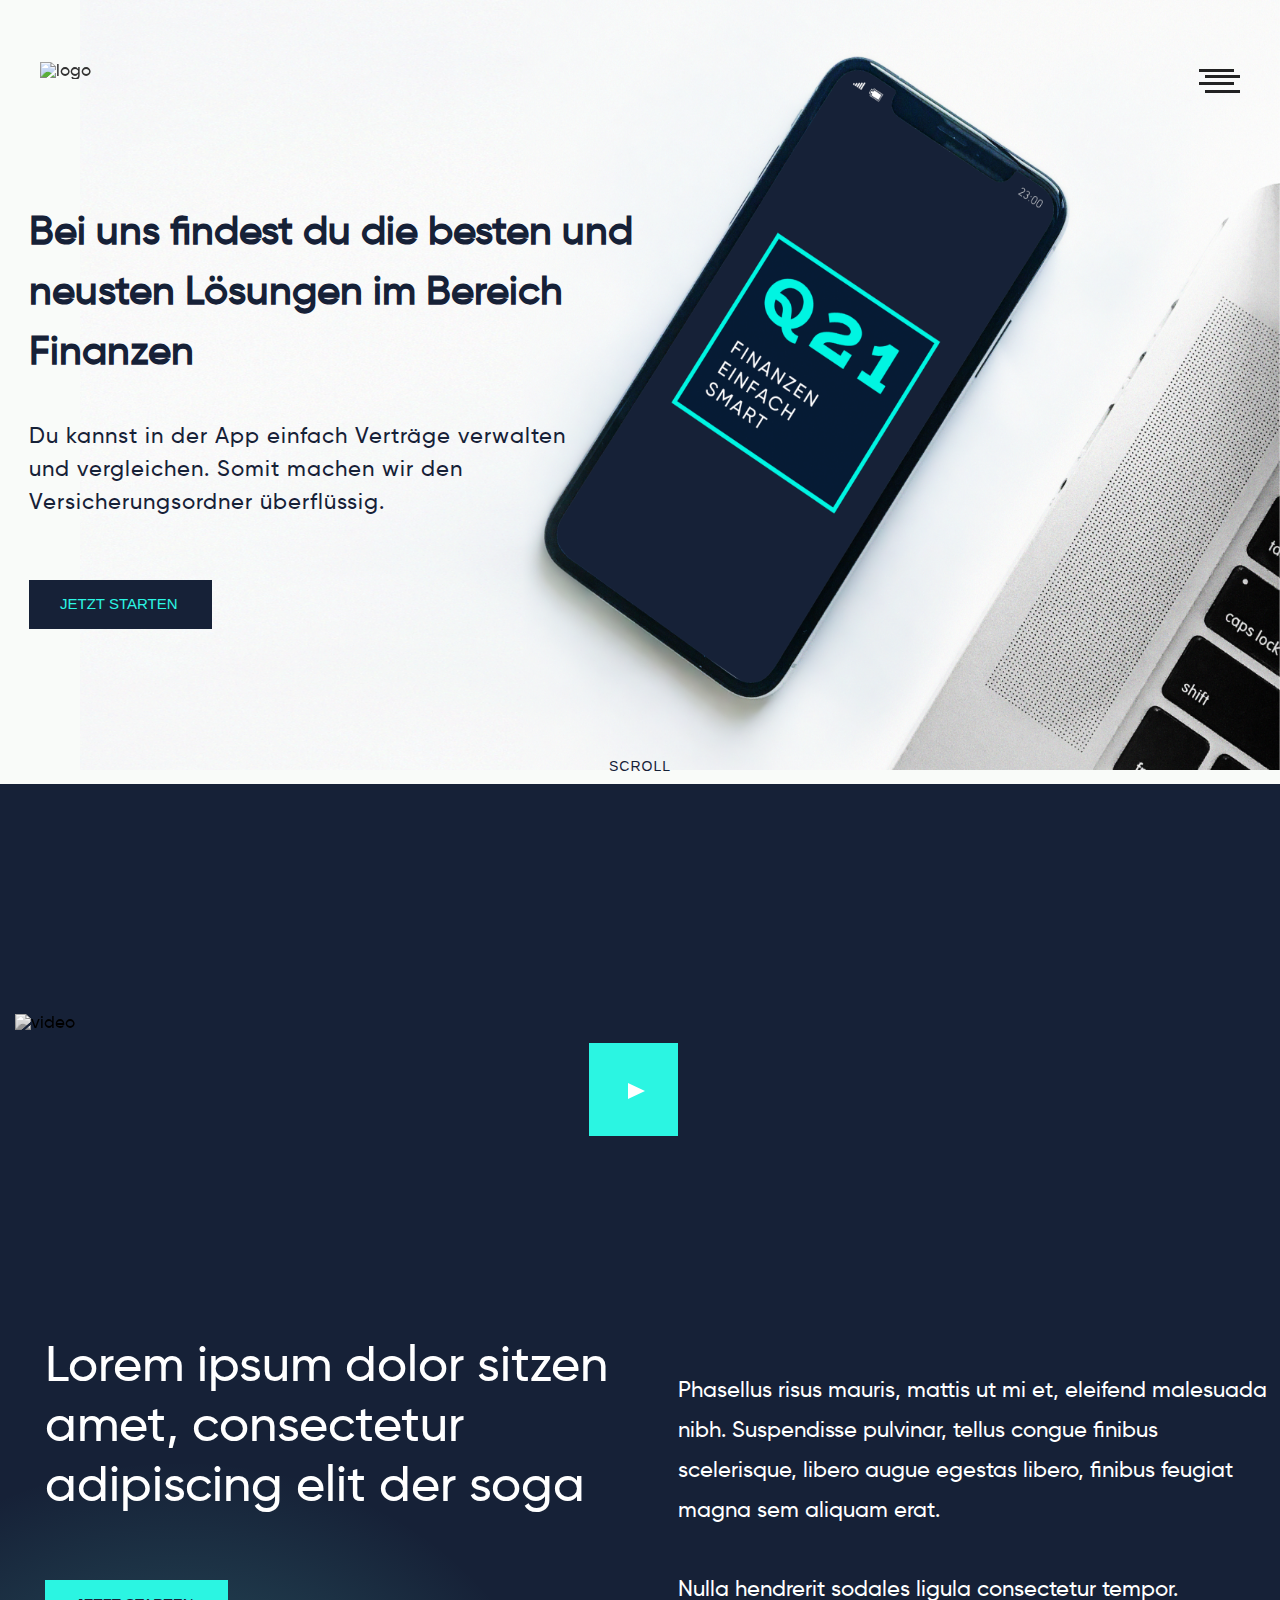
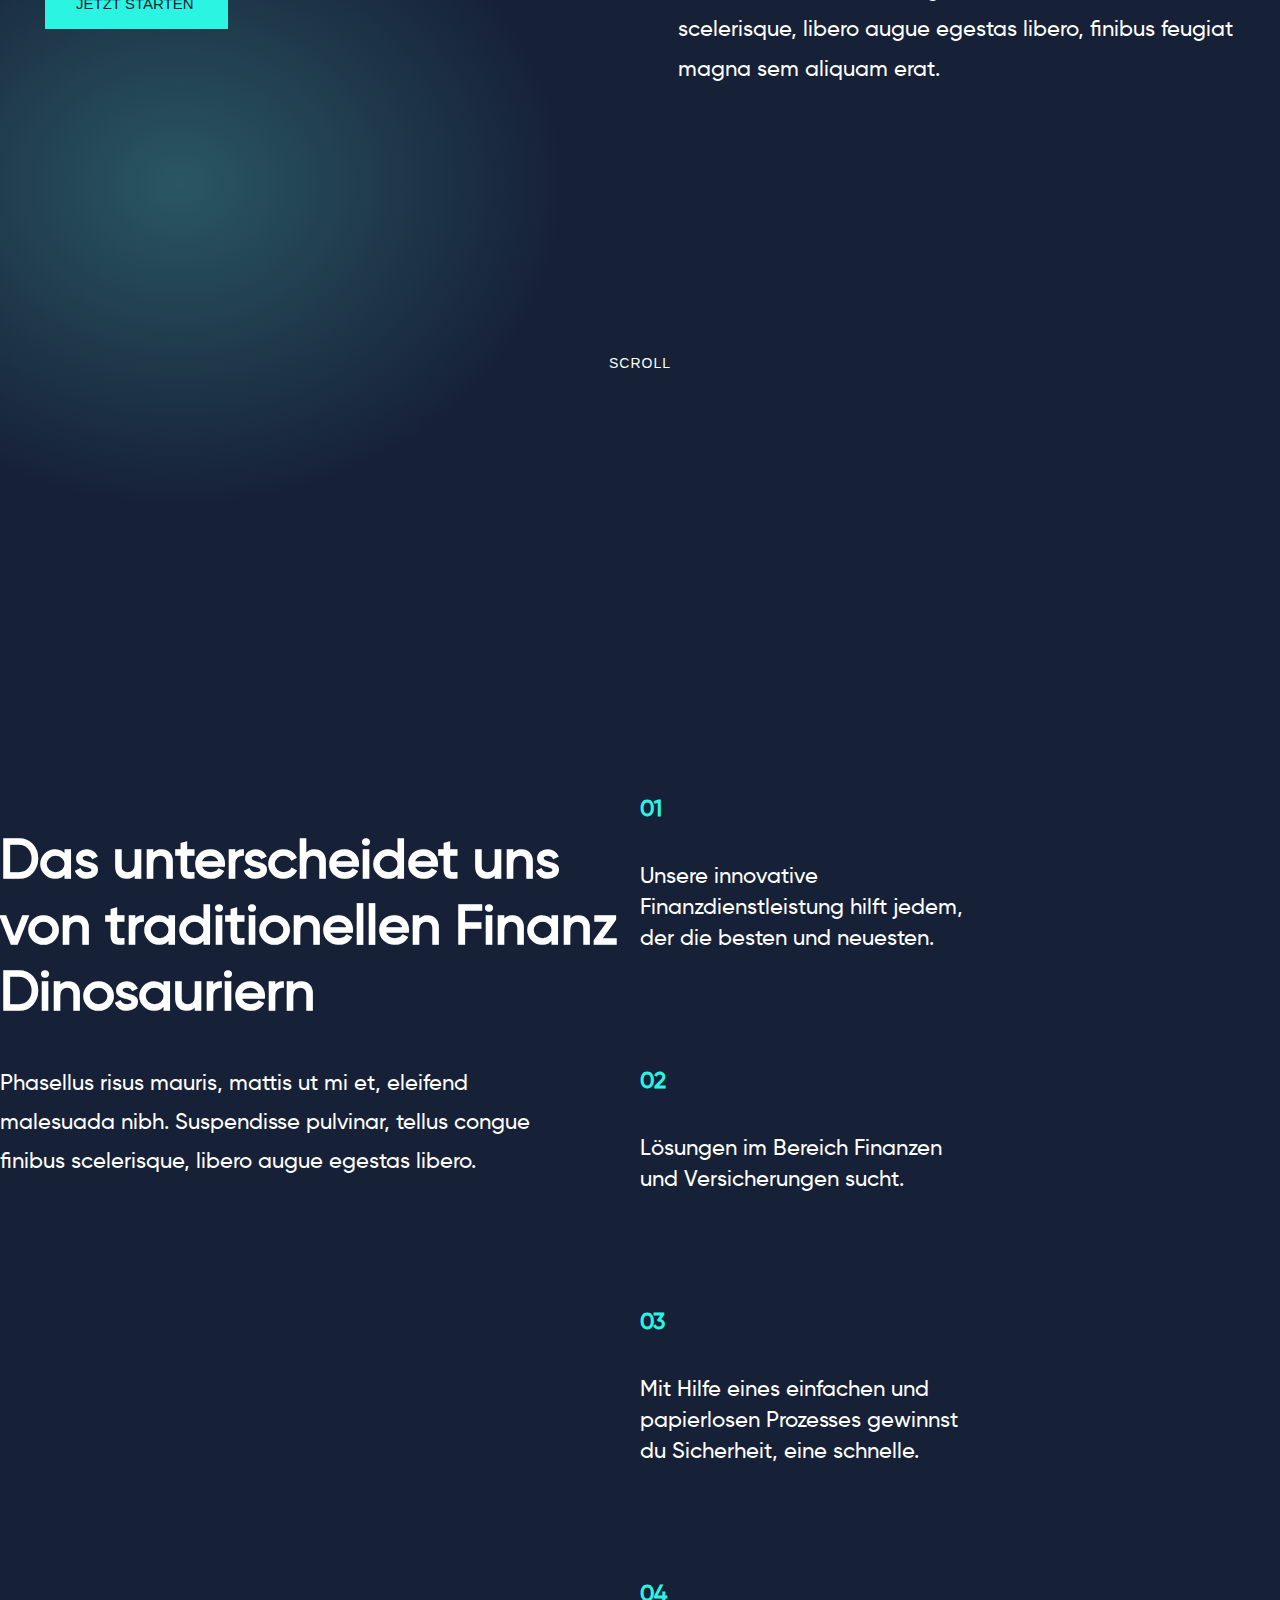
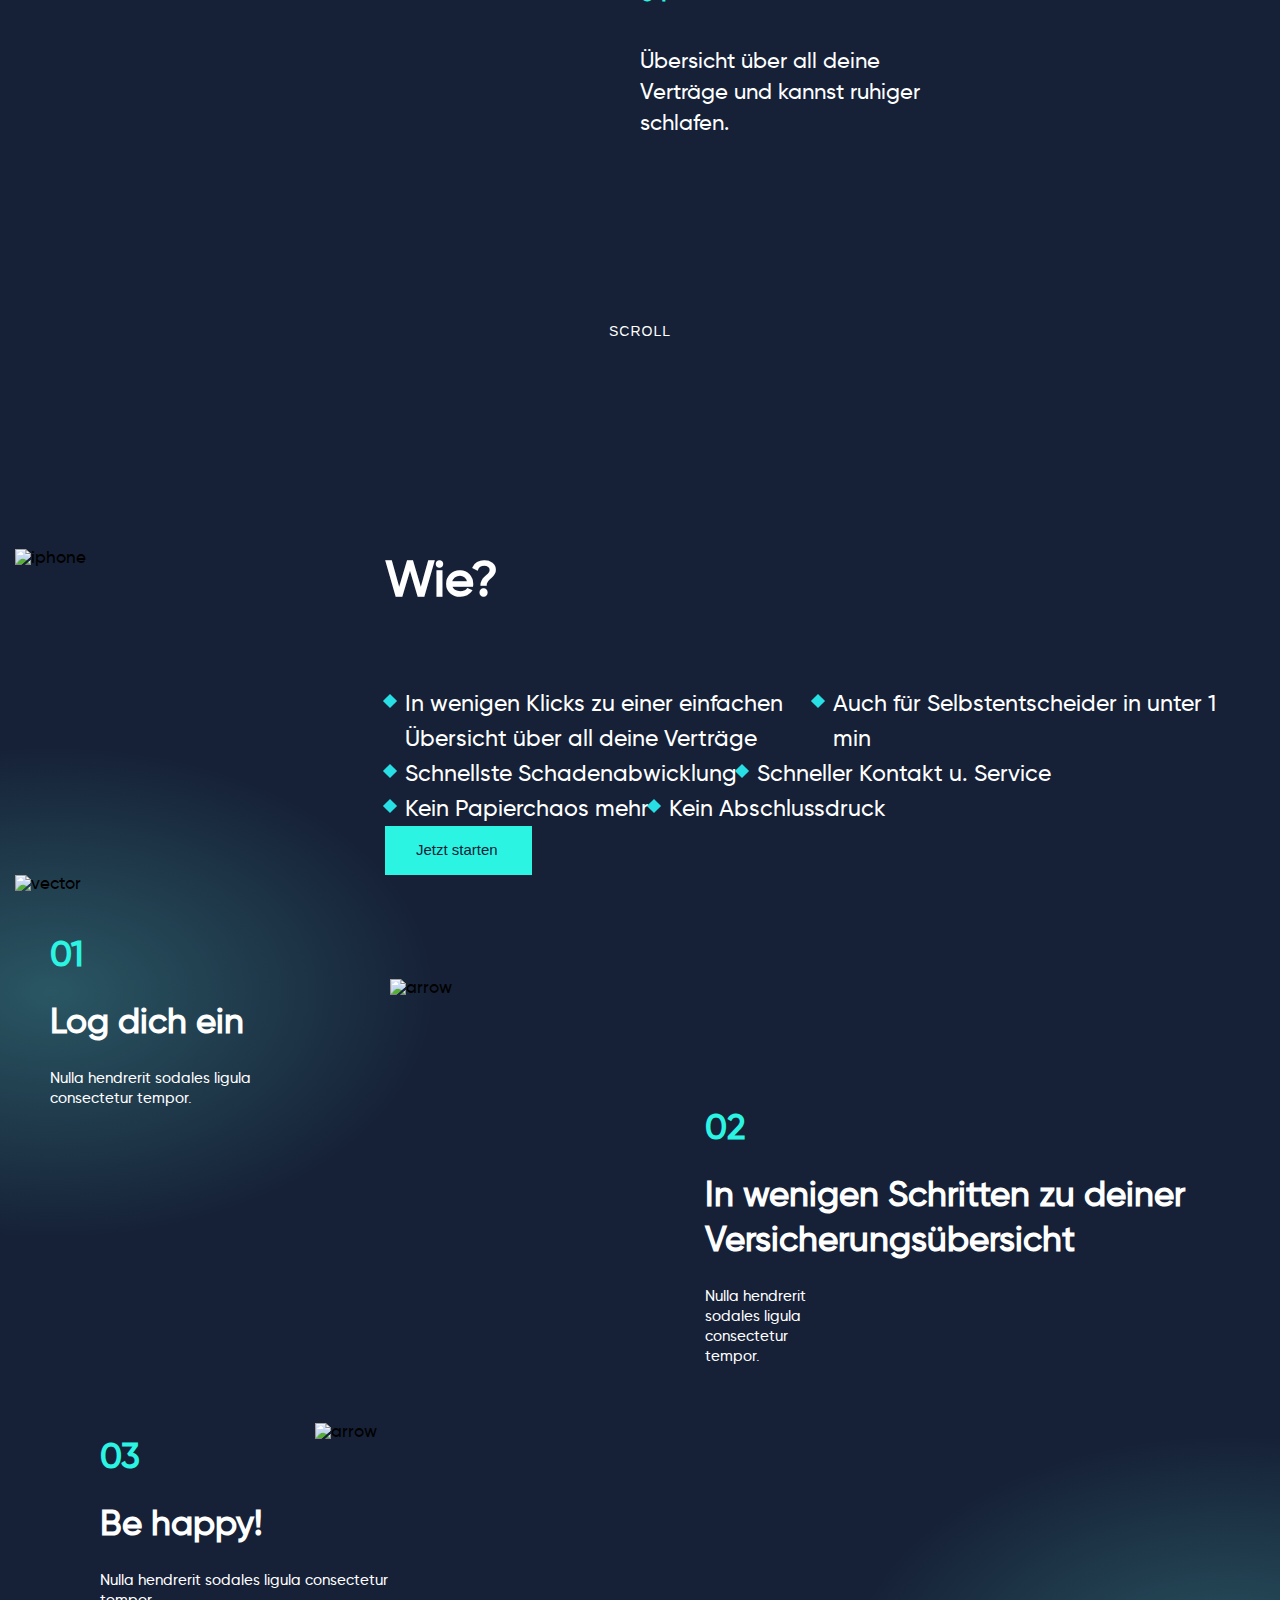
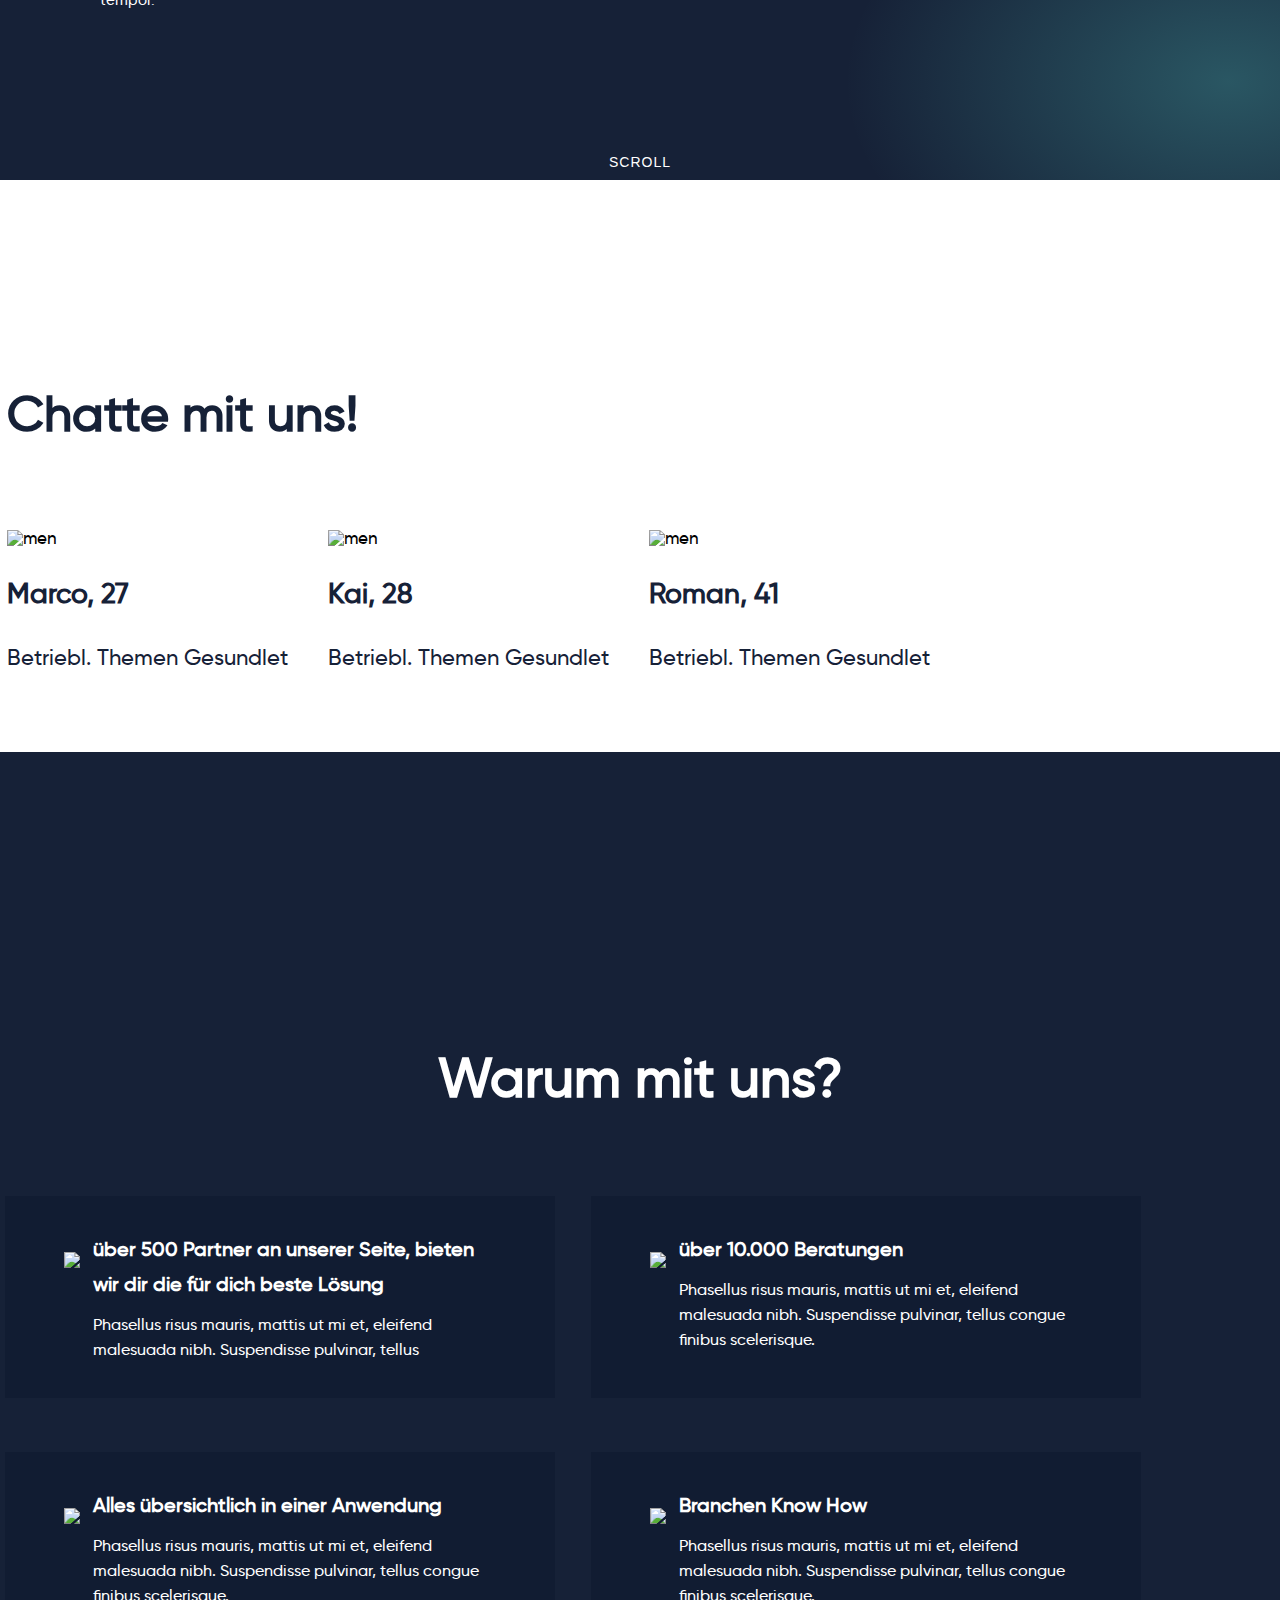
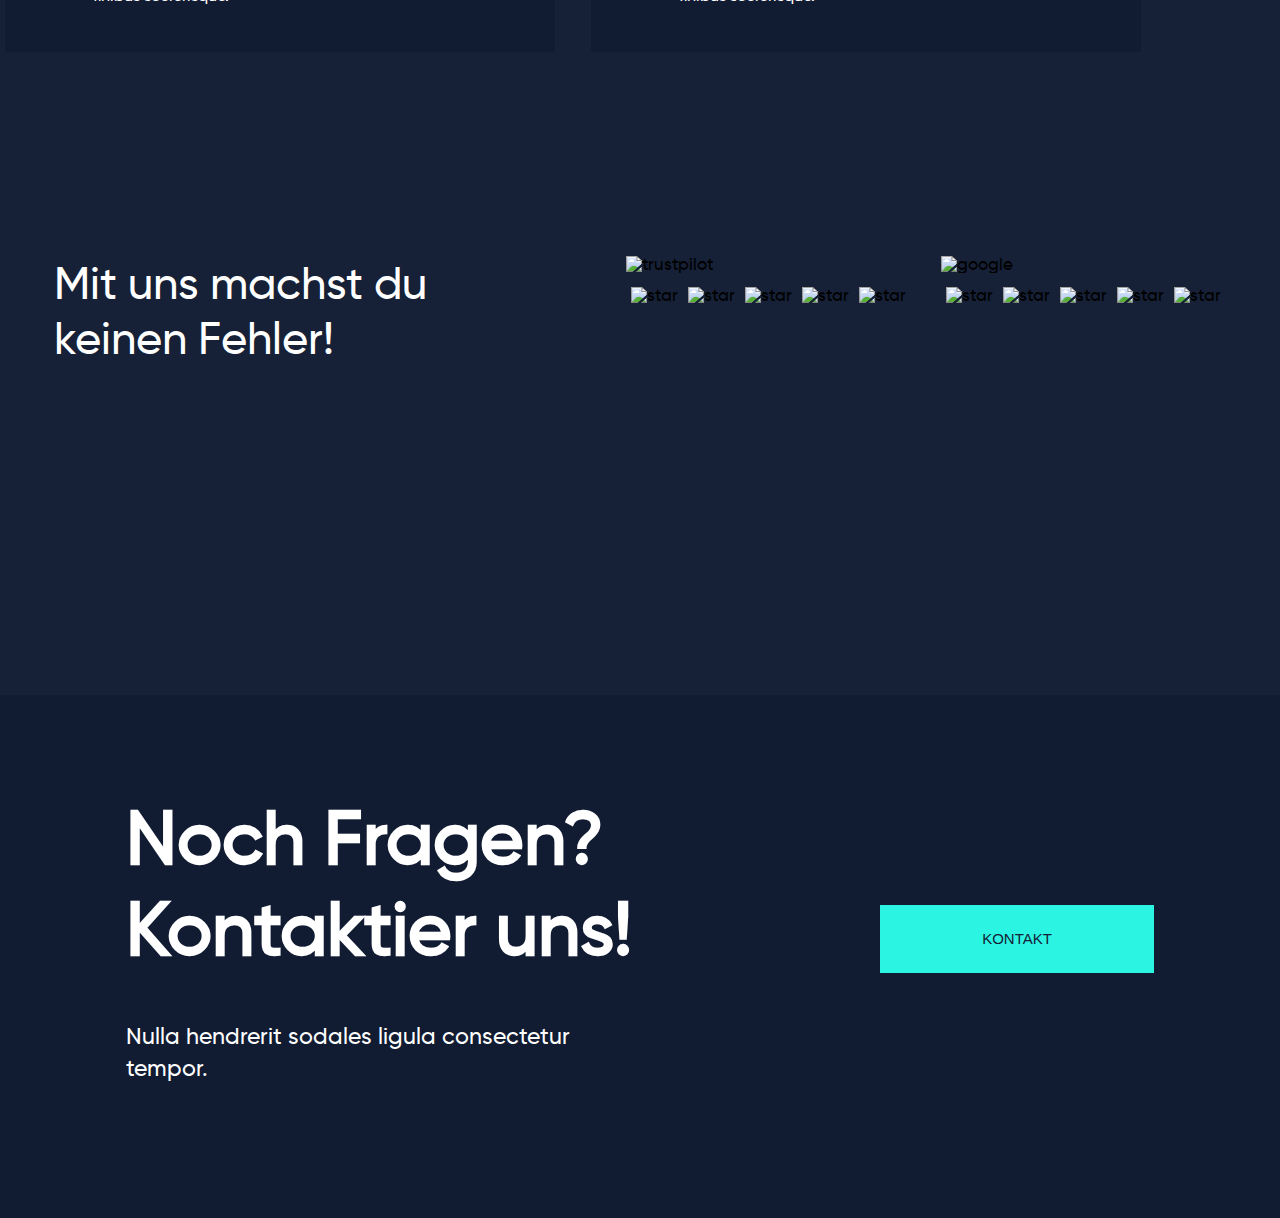
==== commit 6a2e967b: "bug fixing" ====
--- a/src/index.html
+++ b/src/index.html
@@ -84,46 +84,44 @@
                     </div>
                 </section>
             </div>
-            <div class="holder-video-clip">
+            <div class="holder-video-clip background-dark">
                 <span class="gradient"></span>
-                <section class="container">
-                    <div class="z-index">
-                        <div class="video-clip">
-                            <img src="../images/rectangle-24.png" class="img-fluid" alt="video">
-                            <button class="video-btn">
-                                <span></span>
-                            </button>
-                        </div>
-                        <div class="row">
-                            <div class="col speaker-1">
-                                <p>
-                                    Lorem ipsum dolor sitzen amet, consectetur adipiscing elit der soga
-                                </p>
-                                <button class="general-btn">JETZT STARTEN</button>
-                            </div>
-                            <div class="col speaker-2">
-                                <p>
-                                    Phasellus risus mauris, mattis ut mi et, eleifend malesuada nibh.
-                                    Suspendisse pulvinar, tellus congue finibus scelerisque,
-                                    libero augue egestas libero, finibus feugiat magna sem aliquam erat.
-                                </p>
-                                <p>
-                                    Nulla hendrerit sodales ligula consectetur tempor.
-                                    scelerisque, libero augue egestas libero,
-                                    finibus feugiat magna sem aliquam erat.
-                                </p>
-                            </div>
-                        </div>
-                        <div class="scroll">
-                            <button class="scroll-btn">SCROLL</button>
-                        </div>
-                    </div>
-                </section>
-            </div>
-            <div class="holder-difference">
-                <section class="container">
-                    <div class="holder-difference-and-service">
-                        <div class="holder-text">
+                <section class="container z-index-2">
+                    <div class="video-clip">
+                        <img src="../images/rectangle-24.png" class="img-fluid" alt="video">
+                        <button class="video-btn">
+                            <span></span>
+                        </button>
+                    </div>
+                    <div class="row description-video">
+                        <div class="col description-1">
+                            <p>
+                                Lorem ipsum dolor sitzen amet, consectetur adipiscing elit der soga
+                            </p>
+                            <button class="general-btn">JETZT STARTEN</button>
+                        </div>
+                        <div class="col description-2">
+                            <p>
+                                Phasellus risus mauris, mattis ut mi et, eleifend malesuada nibh.
+                                Suspendisse pulvinar, tellus congue finibus scelerisque,
+                                libero augue egestas libero, finibus feugiat magna sem aliquam erat.
+                            </p>
+                            <p>
+                                Nulla hendrerit sodales ligula consectetur tempor.
+                                scelerisque, libero augue egestas libero,
+                                finibus feugiat magna sem aliquam erat.
+                            </p>
+                        </div>
+                    </div>
+                    <div class="scroll">
+                        <button class="scroll-btn">SCROLL</button>
+                    </div>
+                </section>
+            </div>
+            <div class="background-dark">
+                <section class="container margin-bottom">
+                    <div class="row description-franchise">
+                        <div class="col text-franchise">
                             <h3>
                                 Das unterscheidet uns von traditionellen Finanz Dinosauriern
                             </h3>
@@ -132,31 +130,33 @@
                                 Suspendisse pulvinar, tellus congue finibus scelerisque, libero augue egestas libero.
                             </p>
                         </div>
-                        <div class="difference-columns">
-                            <div>
-                                <h3>01</h3>
-                                <p>
-                                    Unsere innovative Finanzdienstleistung hilft jedem, der die besten und neuesten.
-                                </p>
-                            </div>
-                            <div>
-                                <h3>02</h3>
-                                <p>
-                                    Lösungen im Bereich Finanzen und Versicherungen sucht.
-                                </p>
-                            </div>
-                            <div>
-                                <h3>03</h3>
-                                <p>
-                                    Mit Hilfe eines einfachen und papierlosen Prozesses gewinnst du Sicherheit, eine schnelle.
-                                </p>
-                            </div>
-                            <div>
-                                <h3>04</h3>
-                                <p>
-                                    Übersicht über all deine Verträge und kannst ruhiger schlafen.
-                                </p>
-                            </div>
+                        <div class="col list-franchise">
+                            <ul class="list">
+                                <li>
+                                    <strong class="numeral">01</strong>
+                                    <p>
+                                        Unsere innovative Finanzdienstleistung hilft jedem, der die besten und neuesten.
+                                    </p>
+                                </li>
+                                <li>
+                                    <strong class="numeral">02</strong>
+                                    <p>
+                                        Lösungen im Bereich Finanzen und Versicherungen sucht.
+                                    </p>
+                                </li>
+                                <li>
+                                    <strong class="numeral">03</strong>
+                                    <p>
+                                        Mit Hilfe eines einfachen und papierlosen Prozesses gewinnst du Sicherheit, eine schnelle.
+                                    </p>
+                                </li>
+                                <li>
+                                    <strong class="numeral">04</strong>
+                                    <p>
+                                        Übersicht über all deine Verträge und kannst ruhiger schlafen.
+                                    </p>
+                                </li>
+                            </ul>
                         </div>
                     </div>
                     <div class="scroll">
@@ -164,86 +164,77 @@
                     </div>
                 </section>
             </div>
-            <div class="holder-sentence">
+            <div class="holder-sentence background-dark">
                 <span class="gradient-top"></span>
                 <span class="gradient-bottom"></span>
-                <section class="container">
-                    <div class="z-index">
-                        <div class="sentence-photo-service">
-                            <div class="sentence-service">
-                                <h3>Wie?</h3>
-                                <div class="service">
-                                    <div>
-                                        <img src="../images/romb.png" class="img-fluid" alt="romb">
-                                        <p>
-                                            In wenigen Klicks zu einer einfachen Übersicht über all deine Verträge
-                                        </p>
-                                    </div>
-                                    <div>
-                                        <img src="../images/romb.png" class="img-fluid" alt="romb">
-                                        <p>
-                                            Auch für Selbstentscheider in unter 1 min
-                                        </p>
-                                    </div>
-                                    <div>
-                                        <img src="../images/romb.png" class="img-fluid" alt="romb">
-                                        <p>
-                                            Schnellste Schadenabwicklung
-                                        </p>
-                                    </div>
-                                    <div>
-                                        <img src="../images/romb.png" class="img-fluid" alt="romb">
-                                        <p>
-                                            Schneller Kontakt u. Service
-                                        </p>
-                                    </div>
-                                    <div>
-                                        <img src="../images/romb.png" class="img-fluid" alt="romb">
-                                        <p>
-                                            Kein Papierchaos mehr
-                                        </p>
-                                    </div>
-                                    <div>
-                                        <img src="../images/romb.png" class="img-fluid" alt="romb">
-                                        <p>
-                                            Kein Abschlussdruck
-                                        </p>
-                                    </div>
-                                </div>
-                                <button class="general-btn">Jetzt starten</button>
-                            </div>
-                        </div>
-                        <div class="authorization-steps">
-                            <img class="vector" src="../images/vector.png" alt="vector">
-                            <img class="arrow-1" src="../images/arrow-1.png" alt="arrow">
-                            <img class="arrow-2" src="../images/arrow-2.png" alt="arrow">
-                            <div class="first-step-authorization">
-                                <h3>01</h3>
-                                <h4>Log dich ein</h4>
+                <section class="container z-index-2">
+                    <div class="wrapper-service">
+                        <div class="img-area">
+                            <img src="../images/iphone-11.png" alt="iphone">
+                        </div>
+                        <div class="list-area">
+                            <h3>Wie?</h3>
+                            <ul class="description-list">
+                                <li>
+                                    In wenigen Klicks zu einer einfachen Übersicht über all deine Verträge
+                                </li>
+                                <li>
+                                    Auch für Selbstentscheider in unter 1 min
+                                </li>
+                                <li>
+                                    <p>
+                                        Schnellste Schadenabwicklung
+                                    </p>
+                                </li>
+                                <li>
+                                    <p>
+                                        Schneller Kontakt u. Service
+                                    </p>
+                                </li>
+                                <li>
+                                    <p>
+                                        Kein Papierchaos mehr
+                                    </p>
+                                </li>
+                                <li>
+                                    <p>
+                                        Kein Abschlussdruck
+                                    </p>
+                                </li>
+                            </ul>
+                            <button class="general-btn">Jetzt starten</button>
+                        </div>
+                    </div>
+                    <div class="authorization-steps">
+                        <img class="vector" src="../images/vector.png" alt="vector">
+                        <img class="arrow-1" src="../images/arrow-1.png" alt="arrow">
+                        <img class="arrow-2" src="../images/arrow-2.png" alt="arrow">
+                        <div class="first-step-authorization">
+                            <h3>01</h3>
+                            <h4>Log dich ein</h4>
+                            <p>
+                                Nulla hendrerit sodales ligula consectetur tempor.
+                            </p>
+                        </div>
+                        <div class="holder-insurance-overview">
+                            <div class="second-step">
+                                <h3>02</h3>
+                                <h4>In wenigen Schritten zu deiner Versicherungsübersicht</h4>
                                 <p>
                                     Nulla hendrerit sodales ligula consectetur tempor.
                                 </p>
                             </div>
-                            <div class="holder-insurance-overview">
-                                <div class="second-step">
-                                    <h3>02</h3>
-                                    <h4>In wenigen Schritten zu deiner Versicherungsübersicht</h4>
-                                    <p>
-                                        Nulla hendrerit sodales ligula consectetur tempor.
-                                    </p>
-                                </div>
-                            </div>
-                            <div class="third-step-authorization">
-                                <h3>03</h3>
-                                <h4>Be happy!</h4>
-                                <p>
-                                    Nulla hendrerit sodales ligula consectetur tempor.
-                                </p>
-                            </div>
-                        </div>
-                        <div class="scroll">
-                            <button class="scroll-btn">SCROLL</button>
-                        </div>
+                        </div>
+                        <div class="third-step-authorization">
+                            <h3>03</h3>
+                            <h4>Be happy!</h4>
+                            <p>
+                                Nulla hendrerit sodales ligula consectetur tempor.
+                            </p>
+                        </div>
+                    </div>
+                    <div class="scroll">
+                        <button class="scroll-btn">SCROLL</button>
                     </div>
                 </section>
             </div>
@@ -285,7 +276,7 @@
                     </div>
                 </div>
             </section>
-            <div class="holder-our-advantages">
+            <div class="holder-our-advantages background-dark">
                 <section class="container">
                     <div class="holder-our-advantages-all">
                         <h3>Warum mit uns?</h3>
@@ -373,28 +364,25 @@
                 </section>
             </div>
         </main>
-        <footer>
-            <div class="holder-connect-with-us">
-                <section class="container">
-                    <div class="connect-with-us">
-                        <div class="text">
-                            <h3>
-                                Noch Fragen? Kontaktier uns!
-                            </h3>
-                            <p>
-                                Nulla hendrerit sodales ligula consectetur tempor.
-                            </p>
-                        </div>
-                        <div class="connect-btn">
-                            <button class="general-btn">KONTAKT</button>
-                        </div>
-                    </div>
-                </section>
-            </div>
+        <footer class="footer">
+            <section class="container">
+                <div class="footer-area">
+                    <div class="text">
+                        <h3>
+                            Noch Fragen? Kontaktier uns!
+                        </h3>
+                        <p>
+                            Nulla hendrerit sodales ligula consectetur tempor.
+                        </p>
+                    </div>
+                    <div class="connect-btn">
+                        <button class="general-btn lg">KONTAKT</button>
+                    </div>
+                </div>
+            </section>
         </footer>
     </div>
     <script src="https://ajax.googleapis.com/ajax/libs/jquery/3.5.1/jquery.min.js"></script>
-<!--    <script type="text/javascript" src="//cdn.jsdelivr.net/npm/slick-carousel@1.8.1/slick/slick.min.js"></script>-->
     <script src="https://code.jquery.com/ui/1.12.1/jquery-ui.js"></script>
     <script>
         $('.menu-btn').on('click',function(e){
--- a/src/css/styles.css
+++ b/src/css/styles.css
@@ -82,9 +82,23 @@
 h6 {
   font-family: 'gilroy-medium'; }
 
-.z-index {
+.z-index-2 {
   position: relative;
   z-index: 2; }
+
+.background-dark {
+  background: #162137; }
+
+.row {
+  display: flex;
+  flex-wrap: wrap;
+  margin-right: -15px;
+  margin-left: -15px; }
+  .row .col {
+    flex-basis: 0;
+    flex-grow: 1;
+    max-width: 100%;
+    padding: 0 15px; }
 
 .container {
   margin: 0 auto;
@@ -217,7 +231,10 @@
 
 .holder-video-clip {
   position: relative;
-  background: #162137; }
+  padding-bottom: 415px; }
+
+.margin-bottom {
+  padding-bottom: 200px; }
 
 .gradient {
   position: absolute;
@@ -233,30 +250,53 @@
     filter: grayscale(100%);
     width: 100%; }
 
-.row {
-  display: flex;
-  flex-wrap: wrap;
-  margin-right: -15px;
-  margin-left: -15px;
+.description-video {
   margin-bottom: 130px; }
-  .row .col {
-    flex-basis: 0;
-    flex-grow: 1;
-    max-width: 100%;
-    padding: 0 15px; }
-  .row .speaker-1 p {
+  .description-video .description-1 p {
     font-size: 50px;
     line-height: 60px;
     text-align: left;
     color: #fff;
     margin-bottom: 66px; }
-  .row .speaker-2 {
+  .description-video .description-2 {
     padding: 36px 0 0 15px; }
-    .row .speaker-2 p {
+    .description-video .description-2 p {
       font-size: 22px;
       line-height: 40px;
       color: #fff;
       margin-bottom: 39px; }
+
+.description-franchise {
+  margin-bottom: 60px; }
+  .description-franchise .text-franchise {
+    padding: 30px 0 0; }
+    .description-franchise .text-franchise h3 {
+      font-size: 55px;
+      line-height: 66px;
+      color: #fff;
+      text-align: left;
+      margin-bottom: 39px; }
+    .description-franchise .text-franchise p {
+      font-size: 22px;
+      line-height: 39px;
+      color: #fff;
+      padding: 0 60px 0 0; }
+  .description-franchise .list {
+    display: flex;
+    flex-wrap: wrap; }
+    .description-franchise .list li {
+      max-width: 325px;
+      margin: 0 60px 115px 0; }
+      .description-franchise .list li .numeral {
+        display: block;
+        font-size: 23px;
+        line-height: 24px;
+        color: #2BF5E2;
+        margin-bottom: 40px; }
+      .description-franchise .list li p {
+        font-size: 22px;
+        line-height: 31px;
+        color: #fff; }
 
 .modal {
   width: auto;
@@ -304,6 +344,9 @@
   .general-btn:hover {
     background: #27dfe5; }
 
+.lg {
+  padding: 23px 102px; }
+
 .video-btn {
   padding: 40px 25px 37px 39px;
   background: #2BF5E2;
@@ -344,13 +387,7 @@
   top: 36%;
   left: 32%; }
 
-.holder-connect-with-us .general-btn {
-  padding: 23px 102px; }
-
 .holder-footer-blog .general-btn {
-  padding: 23px 102px; }
-
-.holder-footer-blog-in .general-btn {
   padding: 23px 102px; }
 
 .videos-and-articles {
@@ -386,7 +423,7 @@
     letter-spacing: 1px;
     font-size: 14px;
     background: none;
-    padding: 0;
+    padding: 10px;
     border: none; }
     .scroll .scroll-btn:hover {
       color: #27dfe5; }
@@ -394,51 +431,7 @@
 .banner .scroll-btn {
   color: #162137; }
 
-.holder-difference {
-  background: #162137; }
-
-.holder-difference-and-service {
-  background: url("../images/raptor.png");
-  background-position: bottom left;
-  background-size: 1000px 500px;
-  background-repeat: no-repeat;
-  display: flex;
-  justify-content: space-between;
-  padding: 311px 0 73px; }
-  .holder-difference-and-service .holder-text {
-    max-width: 640px;
-    padding: 32px 0 0 2px; }
-    .holder-difference-and-service .holder-text h3 {
-      font-size: 55px;
-      line-height: 66px;
-      color: #fff;
-      text-align: left;
-      margin-bottom: 39px; }
-    .holder-difference-and-service .holder-text p {
-      font-size: 22px;
-      line-height: 39px;
-      color: #fff;
-      padding: 0 60px 0 0; }
-  .holder-difference-and-service .difference-columns {
-    max-width: 745px;
-    display: flex;
-    flex-wrap: wrap; }
-    .holder-difference-and-service .difference-columns div {
-      max-width: 325px;
-      margin: 0 16px 113px; }
-      .holder-difference-and-service .difference-columns div h3 {
-        font-size: 23px;
-        line-height: 24px;
-        color: #2BF5E2;
-        margin-bottom: 40px; }
-      .holder-difference-and-service .difference-columns div p {
-        font-size: 22px;
-        line-height: 31px;
-        color: #fff; }
-
 .holder-sentence {
-  background: #162137;
-  min-height: 1010px;
   position: relative; }
 
 .gradient-top {
@@ -457,42 +450,43 @@
   height: 100%;
   background: radial-gradient(40% 30% at 96% 92%, rgba(94, 228, 215, 0.276) 0%, rgba(94, 228, 215, 0) 100%); }
 
-.sentence-photo-service {
-  background: url("../images/iphone-11.png");
-  background-position: top left;
-  background-size: 1000px 1000px;
-  background-repeat: no-repeat;
-  min-height: 1010px;
-  position: relative;
-  display: flex;
-  justify-content: flex-end;
-  margin: 0 -39px; }
-  .sentence-photo-service .sentence-service {
-    max-width: 945px; }
-    .sentence-photo-service .sentence-service h3 {
+.wrapper-service {
+  display: flex;
+  justify-content: space-between; }
+  .wrapper-service .img-area {
+    max-width: 700px; }
+    .wrapper-service .img-area img {
+      width: 100%;
+      height: auto; }
+  .wrapper-service .list-area {
+    max-width: 880px; }
+    .wrapper-service .list-area h3 {
       font-size: 50px;
       line-height: 60px;
       color: #fff;
       margin-bottom: 77px; }
-    .sentence-photo-service .sentence-service .service {
-      display: flex;
-      flex-wrap: wrap;
-      justify-content: space-between;
-      margin-bottom: 67px;
-      margin-right: -30px; }
-      .sentence-photo-service .sentence-service .service div {
-        display: flex;
-        margin: 0 24px 51px 0;
-        max-width: 428px; }
-        .sentence-photo-service .sentence-service .service div img {
-          width: 26px;
-          height: 26px;
-          margin: 11px 42px 0 0; }
-        .sentence-photo-service .sentence-service .service div p {
-          font-size: 23px;
-          line-height: 35px;
-          color: #fff;
-          text-align: left; }
+
+.description-list {
+  display: flex;
+  flex-wrap: wrap; }
+  .description-list li {
+    display: flex;
+    max-width: 428px;
+    font-size: 23px;
+    line-height: 35px;
+    color: #fff;
+    text-align: left;
+    position: relative;
+    padding-left: 20px; }
+    .description-list li:after {
+      content: '';
+      width: 10px;
+      height: 10px;
+      background: #27dfe5;
+      transform: rotate(45deg);
+      position: absolute;
+      top: 10px;
+      left: 0; }
 
 .authorization-steps {
   position: relative;
@@ -606,7 +600,6 @@
       text-align: left; }
 
 .holder-our-advantages {
-  background: #162137;
   min-height: 1543px; }
 
 .our-advantages {
@@ -675,29 +668,28 @@
   .appraisal .google-appraisal img {
     margin-bottom: 14px; }
 
-.holder-connect-with-us {
-  background: #111C32;
-  min-height: 515px; }
-
-.connect-with-us {
+.footer {
+  background: #111C32; }
+
+.footer-area {
   display: flex;
   padding: 98px 0 134px;
   justify-content: space-around; }
-  .connect-with-us .text {
+  .footer-area .text {
     max-width: 532px; }
-    .connect-with-us .text h3 {
+    .footer-area .text h3 {
       font-size: 75px;
       line-height: 91px;
       color: #fff;
       text-align: left;
       margin-bottom: 45px; }
-    .connect-with-us .text p {
+    .footer-area .text p {
       font-size: 23px;
       line-height: 32px;
       color: #fff;
       text-align: left;
       padding: 0 50px 0 0; }
-  .connect-with-us .connect-btn {
+  .footer-area .connect-btn {
     display: flex;
     align-items: center; }
 
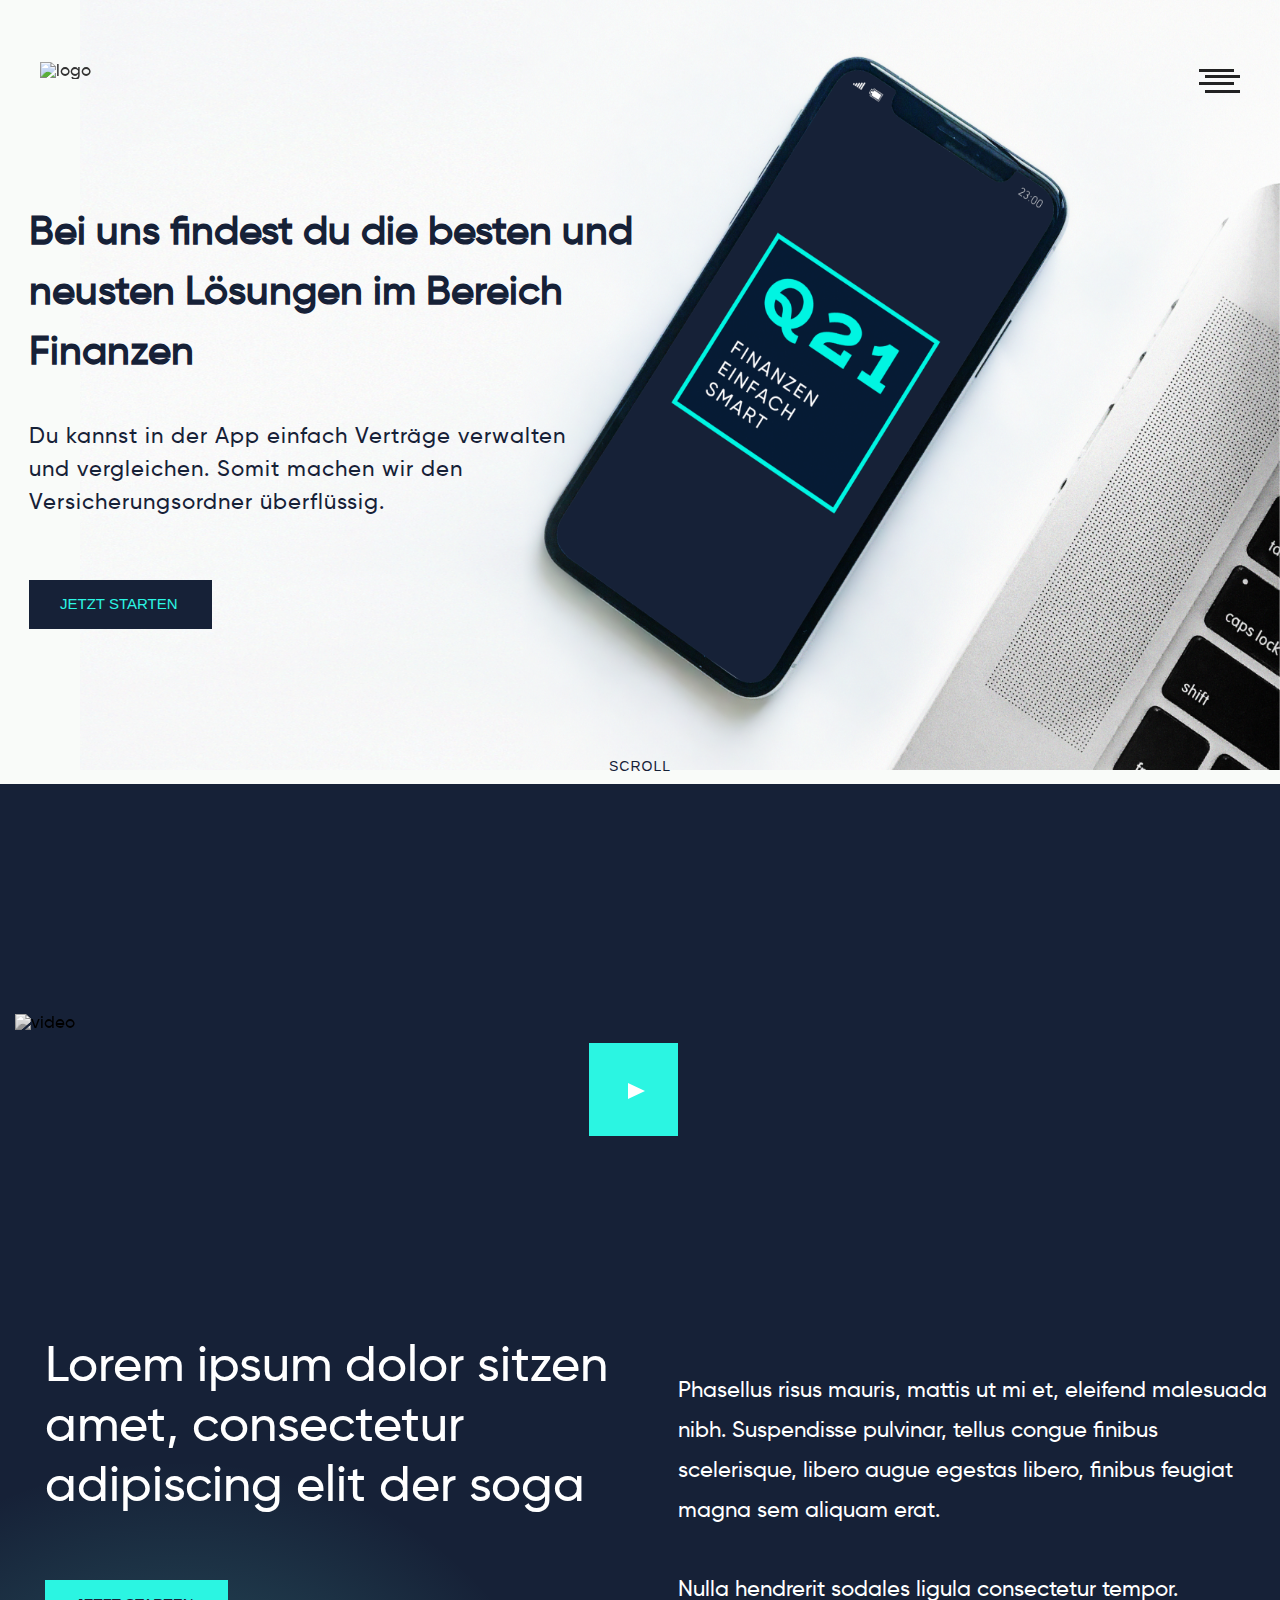
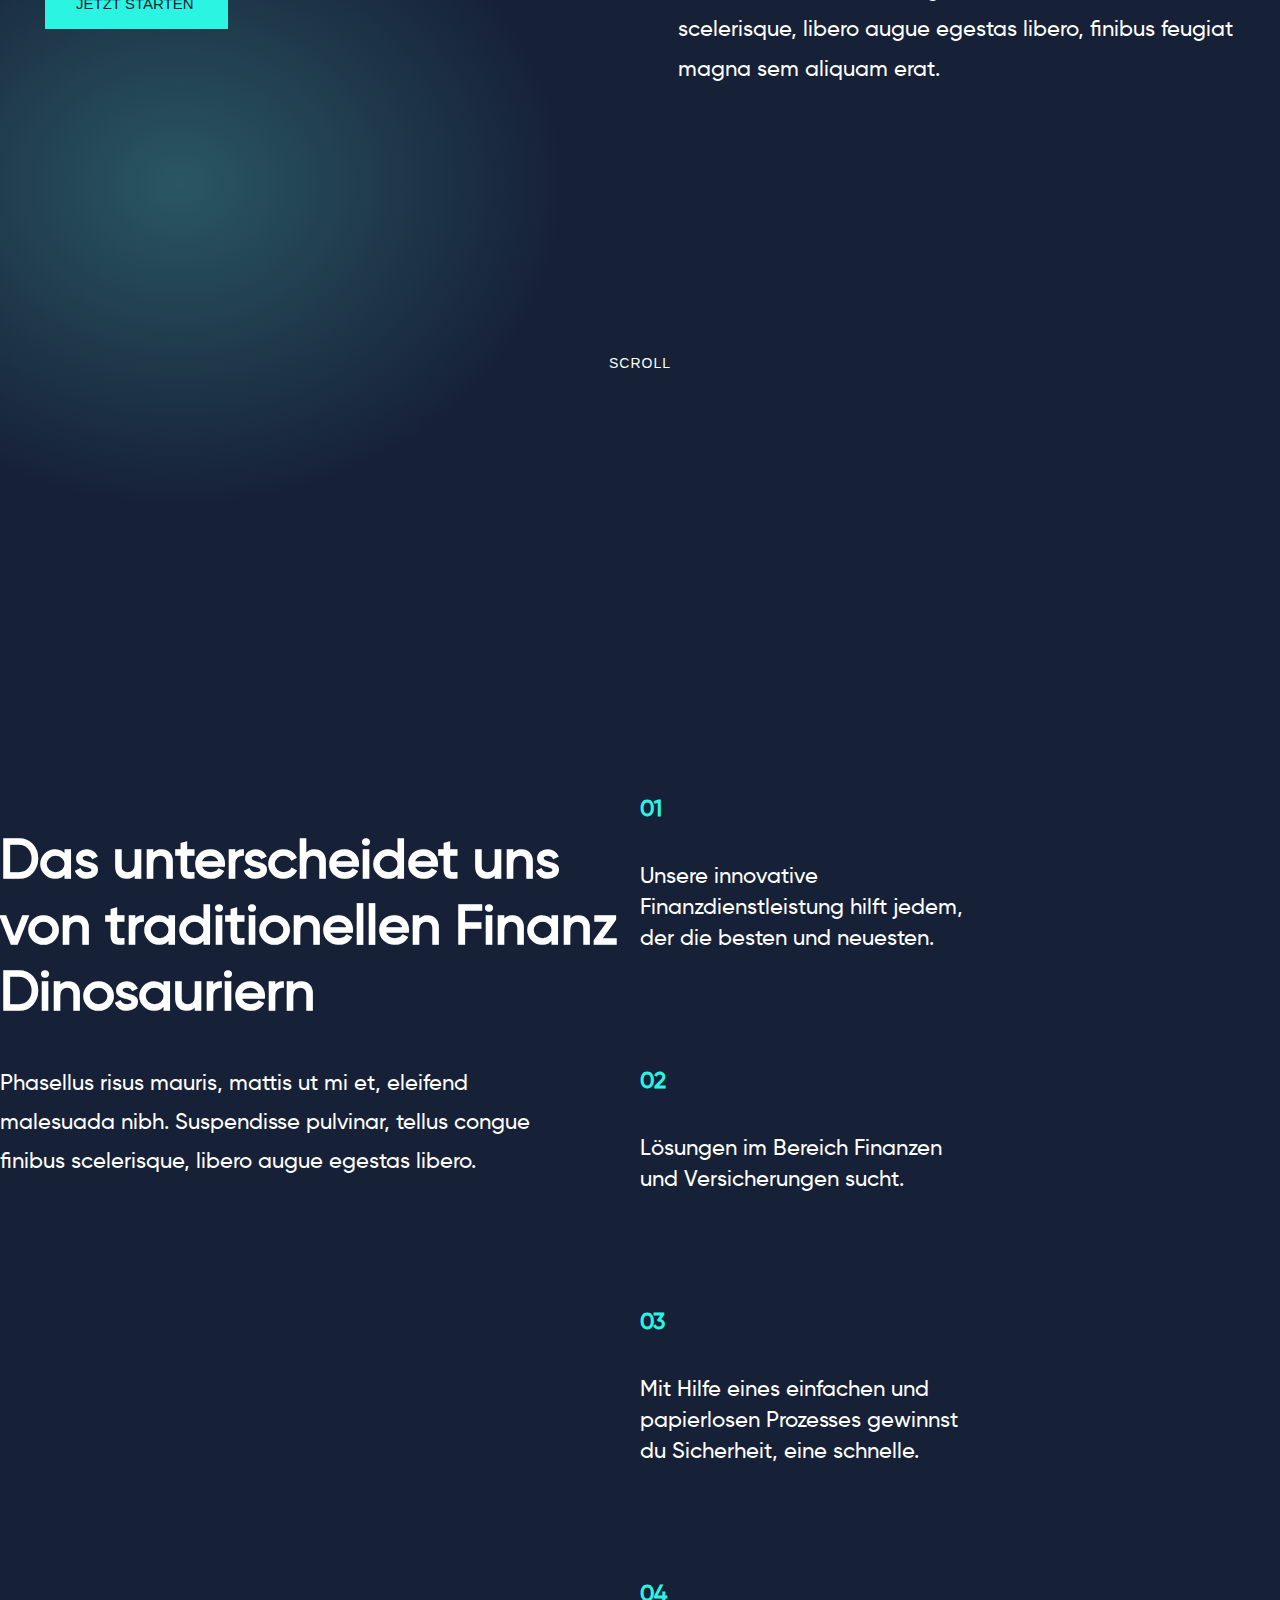
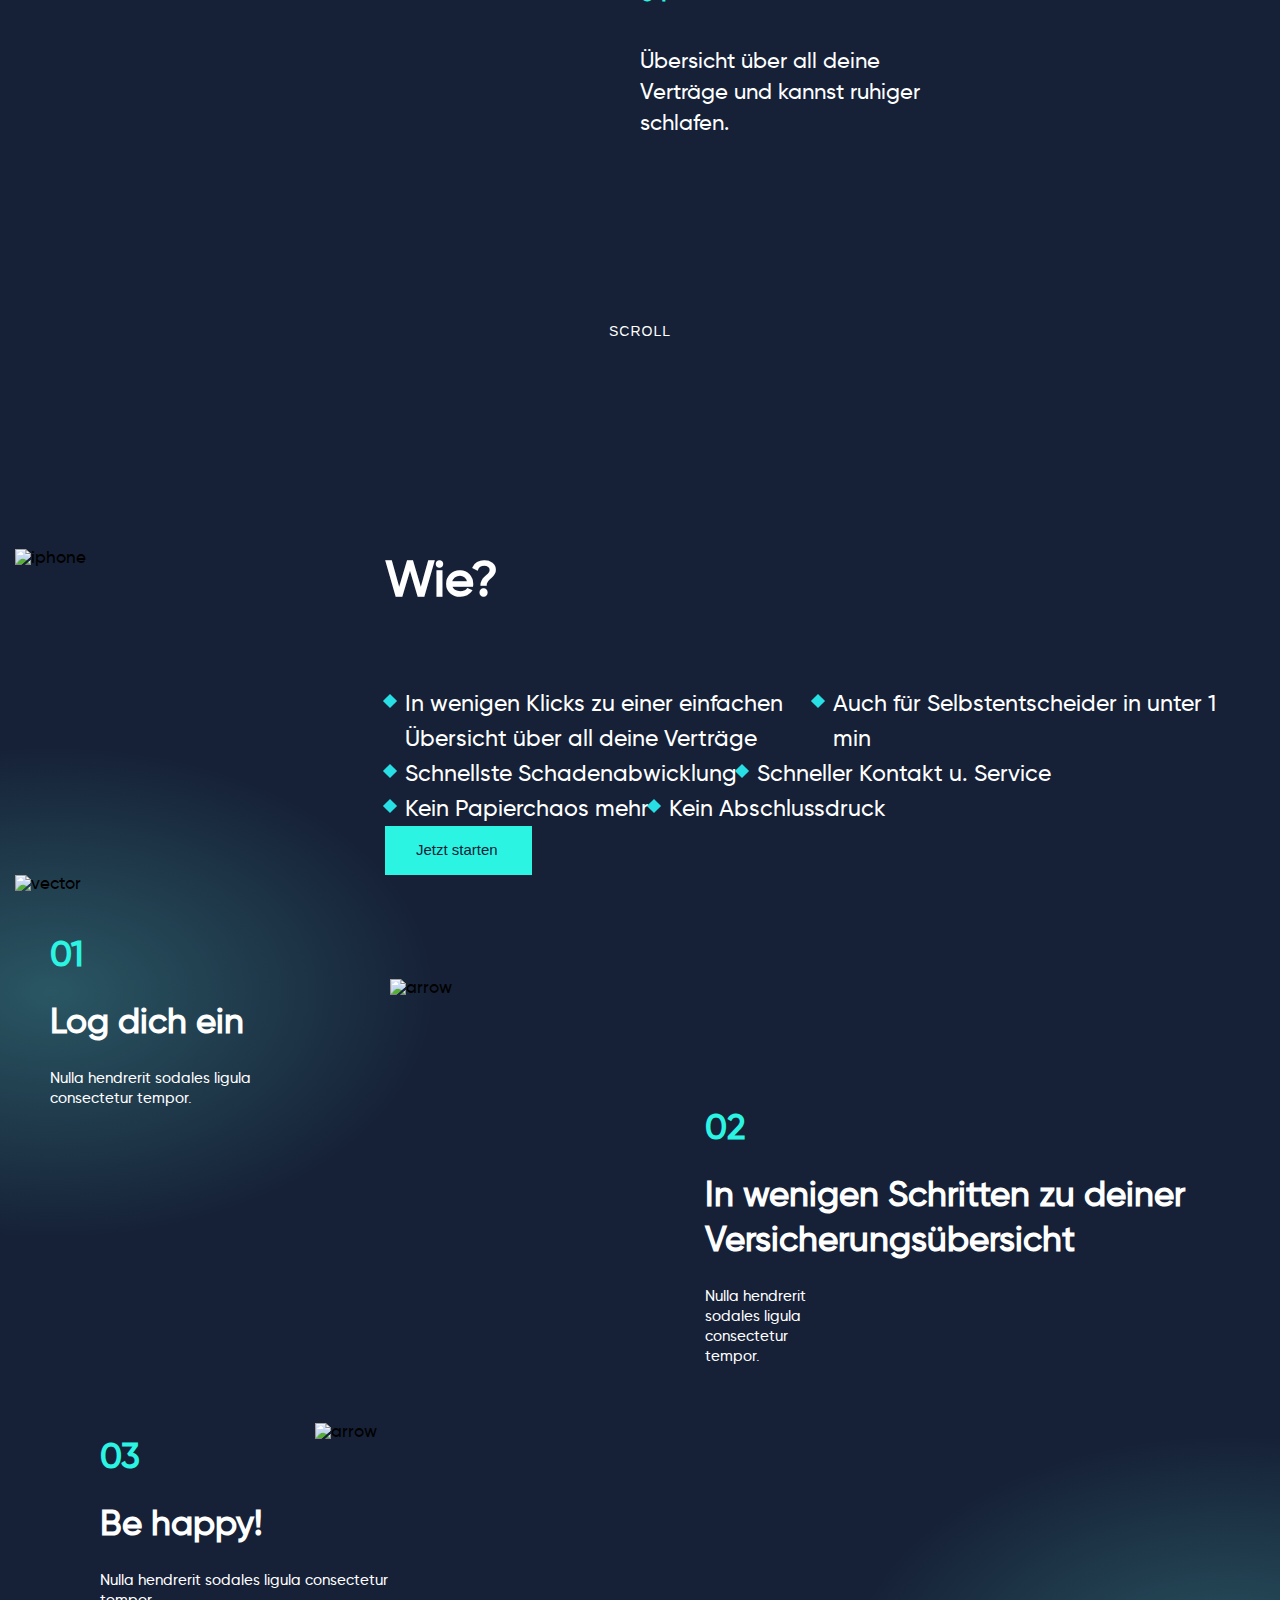
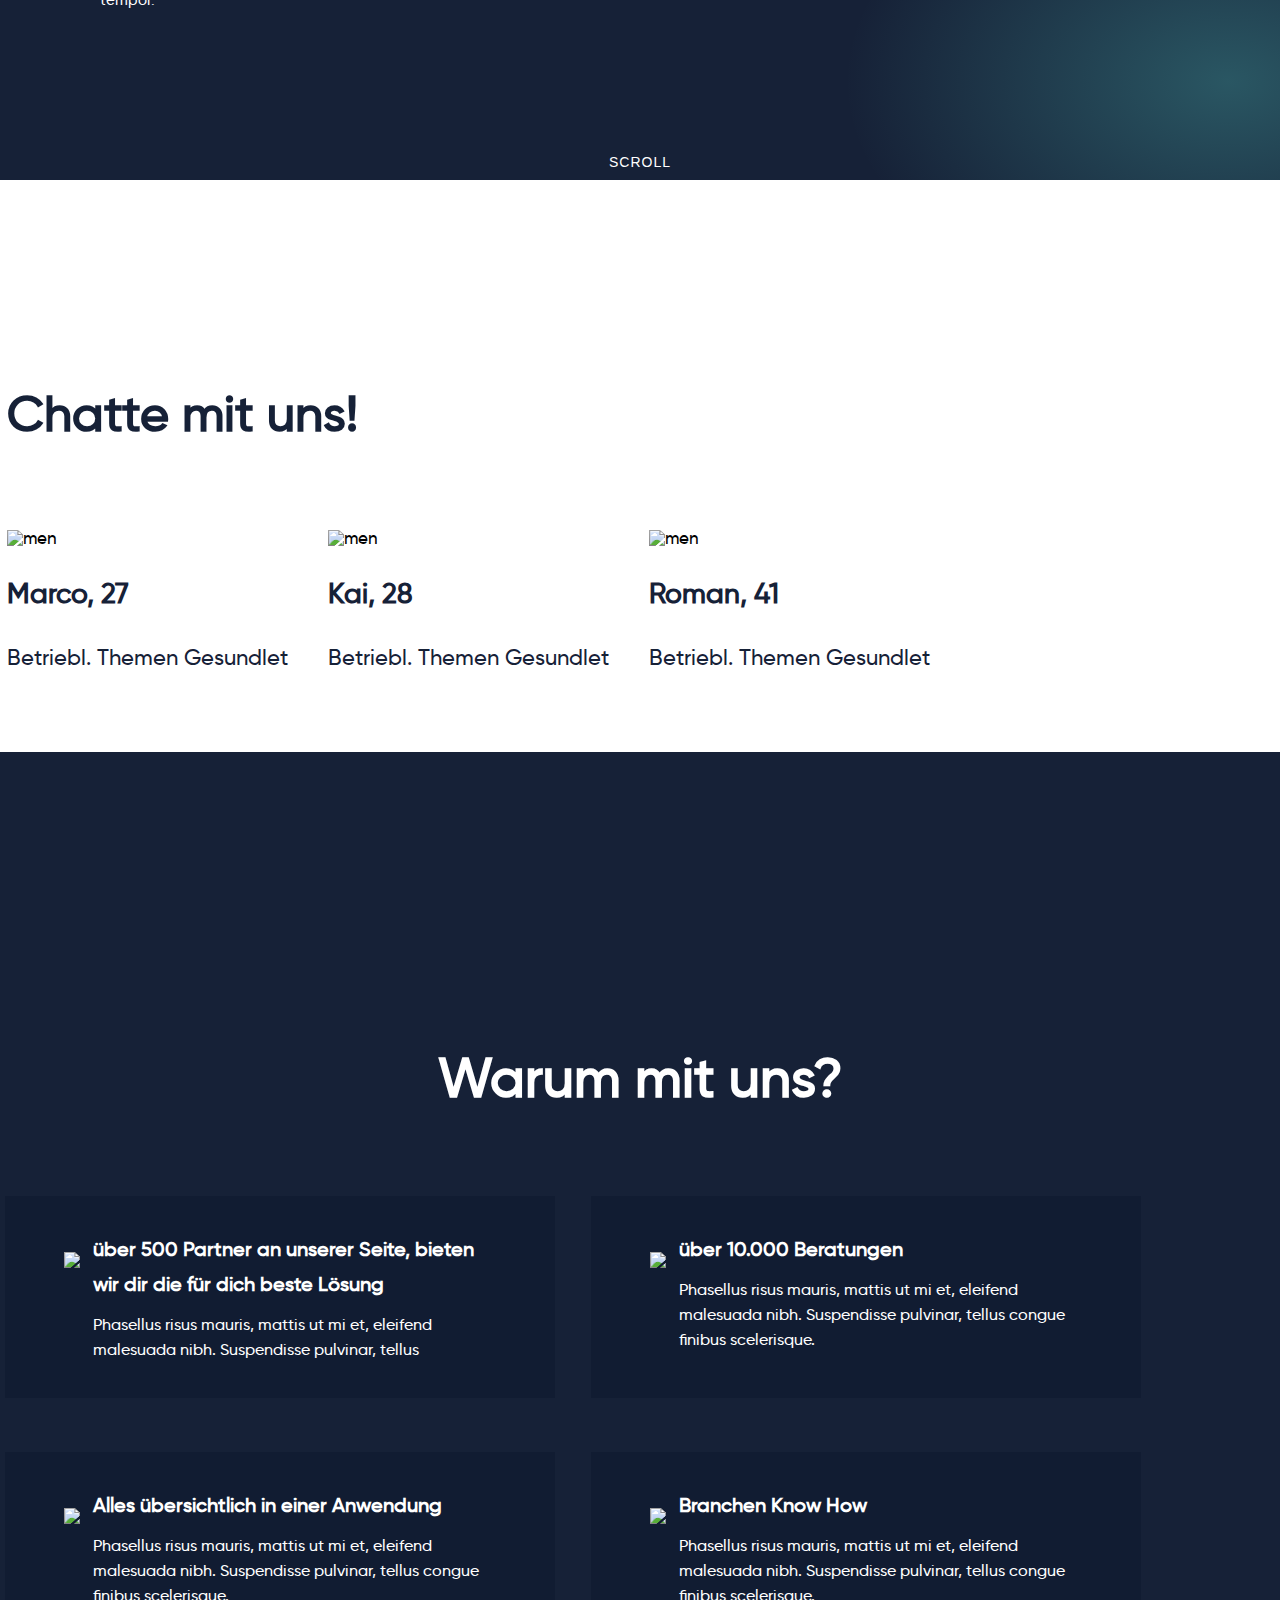
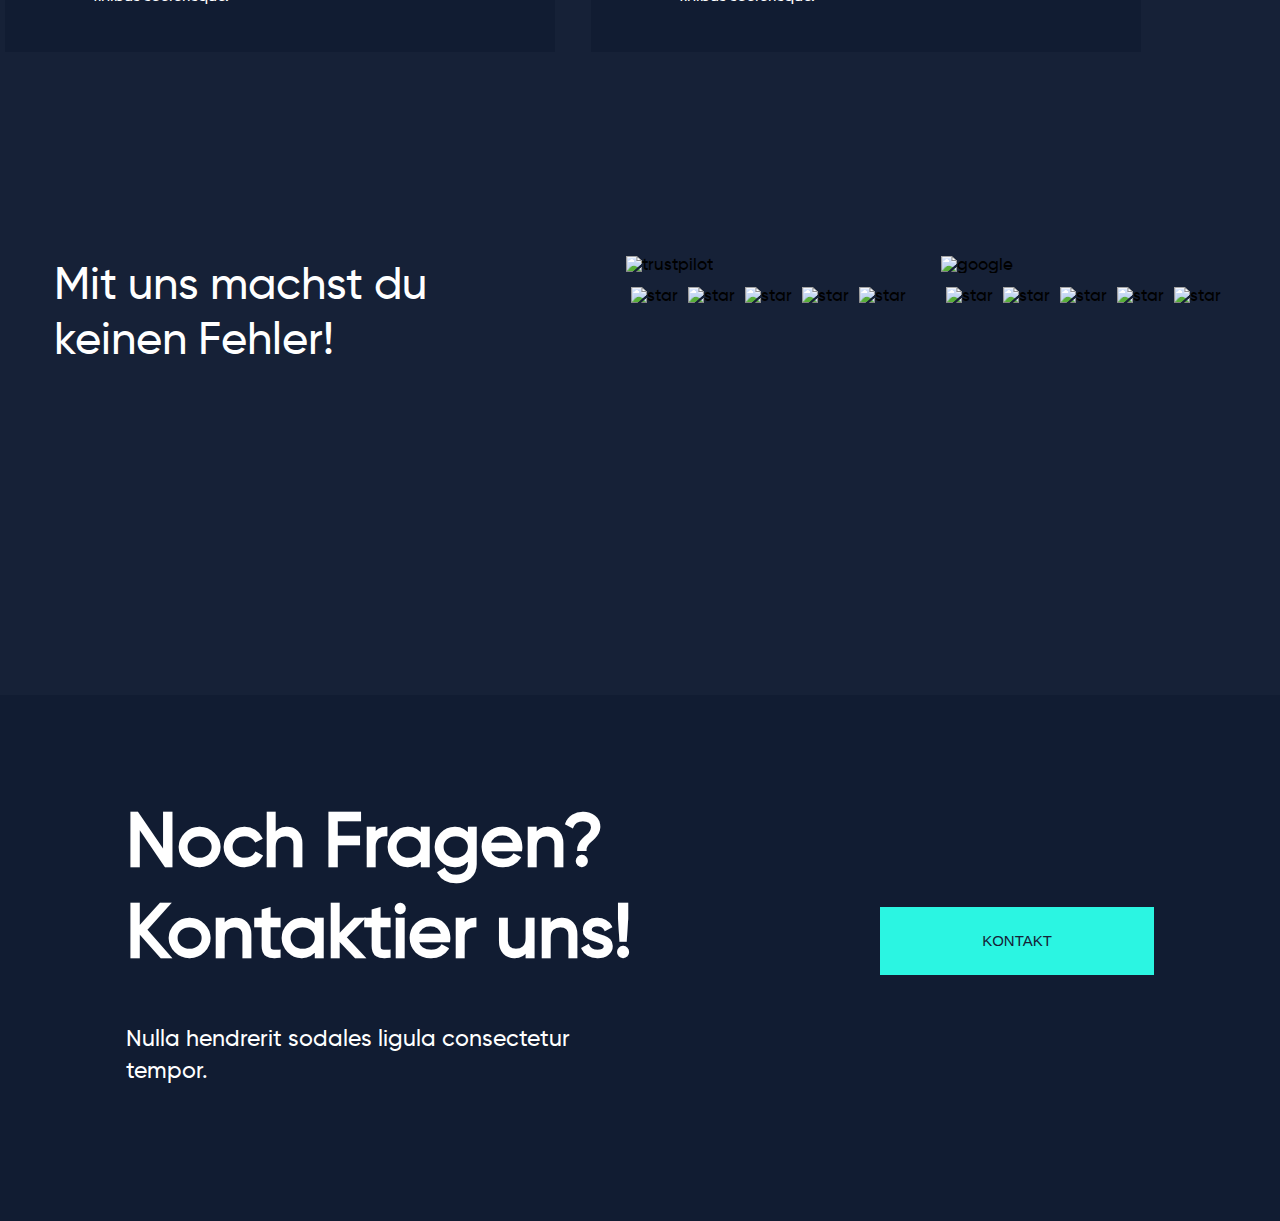
==== commit a11d4a24: "fixing footer" ====
--- a/src/index.html
+++ b/src/index.html
@@ -76,7 +76,7 @@
                         <p>
                             Du kannst in der App einfach Verträge verwalten und vergleichen. Somit machen wir den Versicherungsordner überflüssig.
                         </p>
-                        <button class="general-btn">JETZT STARTEN
+                        <button class="btn">JETZT STARTEN
                         </button>
                     </div>
                     <div class="scroll">
@@ -98,7 +98,7 @@
                             <p>
                                 Lorem ipsum dolor sitzen amet, consectetur adipiscing elit der soga
                             </p>
-                            <button class="general-btn">JETZT STARTEN</button>
+                            <button class="btn">JETZT STARTEN</button>
                         </div>
                         <div class="col description-2">
                             <p>
@@ -202,7 +202,7 @@
                                     </p>
                                 </li>
                             </ul>
-                            <button class="general-btn">Jetzt starten</button>
+                            <button class="btn">Jetzt starten</button>
                         </div>
                     </div>
                     <div class="authorization-steps">
@@ -246,7 +246,7 @@
                         </div>
                         <ul class="photo-employees">
                             <li>
-                                <button class="general-btn">WhatsApp link</button>
+                                <button class="btn">WhatsApp link</button>
                                 <div class="wrapper-overlay">
                                     <img src="../images/image-30.png" alt="men">
                                     <div class="overlay"></div>
@@ -255,7 +255,7 @@
                                 <p>Betriebl. Themen Gesundlet</p>
                             </li>
                             <li>
-                                <button class="general-btn">WhatsApp link</button>
+                                <button class="btn">WhatsApp link</button>
                                 <div class="wrapper-overlay">
                                     <img src="../images/image-32.png" alt="men">
                                     <div class="overlay"></div>
@@ -264,7 +264,7 @@
                                 <p>Betriebl. Themen Gesundlet</p>
                             </li>
                             <li>
-                                <button class="general-btn">WhatsApp link</button>
+                                <button class="btn">WhatsApp link</button>
                                 <div class="wrapper-overlay">
                                     <img src="../images/image-32.png" alt="men">
                                     <div class="overlay"></div>
@@ -367,7 +367,7 @@
         <footer class="footer">
             <section class="container">
                 <div class="footer-area">
-                    <div class="text">
+                    <div class="footer-text">
                         <h3>
                             Noch Fragen? Kontaktier uns!
                         </h3>
@@ -375,9 +375,7 @@
                             Nulla hendrerit sodales ligula consectetur tempor.
                         </p>
                     </div>
-                    <div class="connect-btn">
-                        <button class="general-btn lg">KONTAKT</button>
-                    </div>
+                    <button class="btn btn-lg">KONTAKT</button>
                 </div>
             </section>
         </footer>
--- a/src/css/styles.css
+++ b/src/css/styles.css
@@ -333,7 +333,7 @@
     color: #fff;
     margin-bottom: 46px; }
 
-.general-btn {
+.btn {
   font-size: 15px;
   line-height: 22px;
   color: #162137;
@@ -341,10 +341,10 @@
   background: #2BF5E2;
   border: none;
   cursor: pointer; }
-  .general-btn:hover {
+  .btn:hover {
     background: #27dfe5; }
 
-.lg {
+.btn-lg {
   padding: 23px 102px; }
 
 .video-btn {
@@ -358,10 +358,10 @@
   .video-btn:hover {
     background: #27dfe5; }
 
-.holder-banner-text .general-btn {
+.holder-banner-text .btn {
   background: #162137;
   color: #2BF5E2; }
-  .holder-banner-text .general-btn:hover {
+  .holder-banner-text .btn:hover {
     background: #212121; }
 
 .video-clip {
@@ -371,24 +371,21 @@
     top: 64%;
     right: 47%; }
 
-.sentence-service .general-btn {
+.sentence-service .btn {
   padding: 22px 67px 25px 65px;
   font-size: 22px; }
 
-.photo-employees .general-btn {
+.photo-employees .btn {
   border: solid 2px #162137;
   padding: 11px 38px 11px 31px;
   position: relative;
   z-index: 2; }
 
-.photo-employees li:hover .general-btn {
+.photo-employees li:hover .btn {
   display: block;
   position: absolute;
   top: 36%;
   left: 32%; }
-
-.holder-footer-blog .general-btn {
-  padding: 23px 102px; }
 
 .videos-and-articles {
   position: relative; }
@@ -402,7 +399,7 @@
 
 .video-interview {
   position: relative; }
-  .video-interview .general-btn {
+  .video-interview .btn {
     background: transparent;
     border: solid 2px #162137;
     padding: 11px 38px 11px 31px;
@@ -413,7 +410,7 @@
     margin: -48px 0 0 -105px;
     display: none; }
 
-.video-interview:hover .general-btn {
+.video-interview:hover .btn {
   display: block; }
 
 .scroll {
@@ -547,7 +544,7 @@
 .holder-employees {
   display: flex;
   margin: 0 -8px; }
-  .holder-employees .general-btn {
+  .holder-employees .btn {
     display: none; }
 
 .overlay {
@@ -669,29 +666,27 @@
     margin-bottom: 14px; }
 
 .footer {
-  background: #111C32; }
+  background: #111C32;
+  padding: 100px 0 135px; }
 
 .footer-area {
   display: flex;
-  padding: 98px 0 134px;
-  justify-content: space-around; }
-  .footer-area .text {
+  justify-content: space-around;
+  align-items: center; }
+  .footer-area .footer-text {
     max-width: 532px; }
-    .footer-area .text h3 {
+    .footer-area .footer-text h3 {
       font-size: 75px;
       line-height: 91px;
       color: #fff;
       text-align: left;
       margin-bottom: 45px; }
-    .footer-area .text p {
+    .footer-area .footer-text p {
       font-size: 23px;
       line-height: 32px;
       color: #fff;
       text-align: left;
       padding: 0 50px 0 0; }
-  .footer-area .connect-btn {
-    display: flex;
-    align-items: center; }
 
 .holder-video-blog {
   position: relative; }
@@ -769,25 +764,6 @@
 
 .wrapper-overlay:hover .overlay {
   opacity: 0.5; }
-
-.holder-footer-blog {
-  background: #111C32;
-  min-height: 513px; }
-  .holder-footer-blog .connect-with-us {
-    display: flex;
-    padding: 168px 0 134px;
-    justify-content: space-around; }
-    .holder-footer-blog .connect-with-us .text {
-      width: 740px; }
-      .holder-footer-blog .connect-with-us .text h3 {
-        font-size: 75px;
-        line-height: 91px;
-        color: #fff;
-        text-align: left; }
-    .holder-footer-blog .connect-with-us .connect-btn {
-      display: flex;
-      justify-content: center;
-      align-items: center; }
 
 .holder-navigation .logo-holder {
   padding: 62px 120px 0;
@@ -845,25 +821,6 @@
       line-height: 54px;
       color: #fff;
       margin-bottom: 42px; }
-
-.holder-footer-blog-in {
-  background: #111C32;
-  min-height: 513px; }
-  .holder-footer-blog-in .connect-with-us {
-    display: flex;
-    padding: 168px 0 134px;
-    justify-content: space-around; }
-    .holder-footer-blog-in .connect-with-us .text {
-      max-width: 740px; }
-      .holder-footer-blog-in .connect-with-us .text h3 {
-        font-size: 75px;
-        line-height: 91px;
-        color: #fff;
-        text-align: left; }
-    .holder-footer-blog-in .connect-with-us .connect-btn {
-      display: flex;
-      justify-content: center;
-      align-items: center; }
 
 @font-face {
   font-family: 'gilroy-bold';
@@ -961,7 +918,7 @@
           width: 16px;
           height: 16px;
           margin: 11px 10px 0 0; }
-      .sentence-photo-service .sentence-service .general-btn {
+      .sentence-photo-service .sentence-service .btn {
         padding: 12px 67px 15px 65px; }
   .holder-sentence .gradient-top {
     background: radial-gradient(30% 20% at 4% 36%, rgba(94, 228, 215, 0.276) 0%, rgba(94, 228, 215, 0) 100%); }
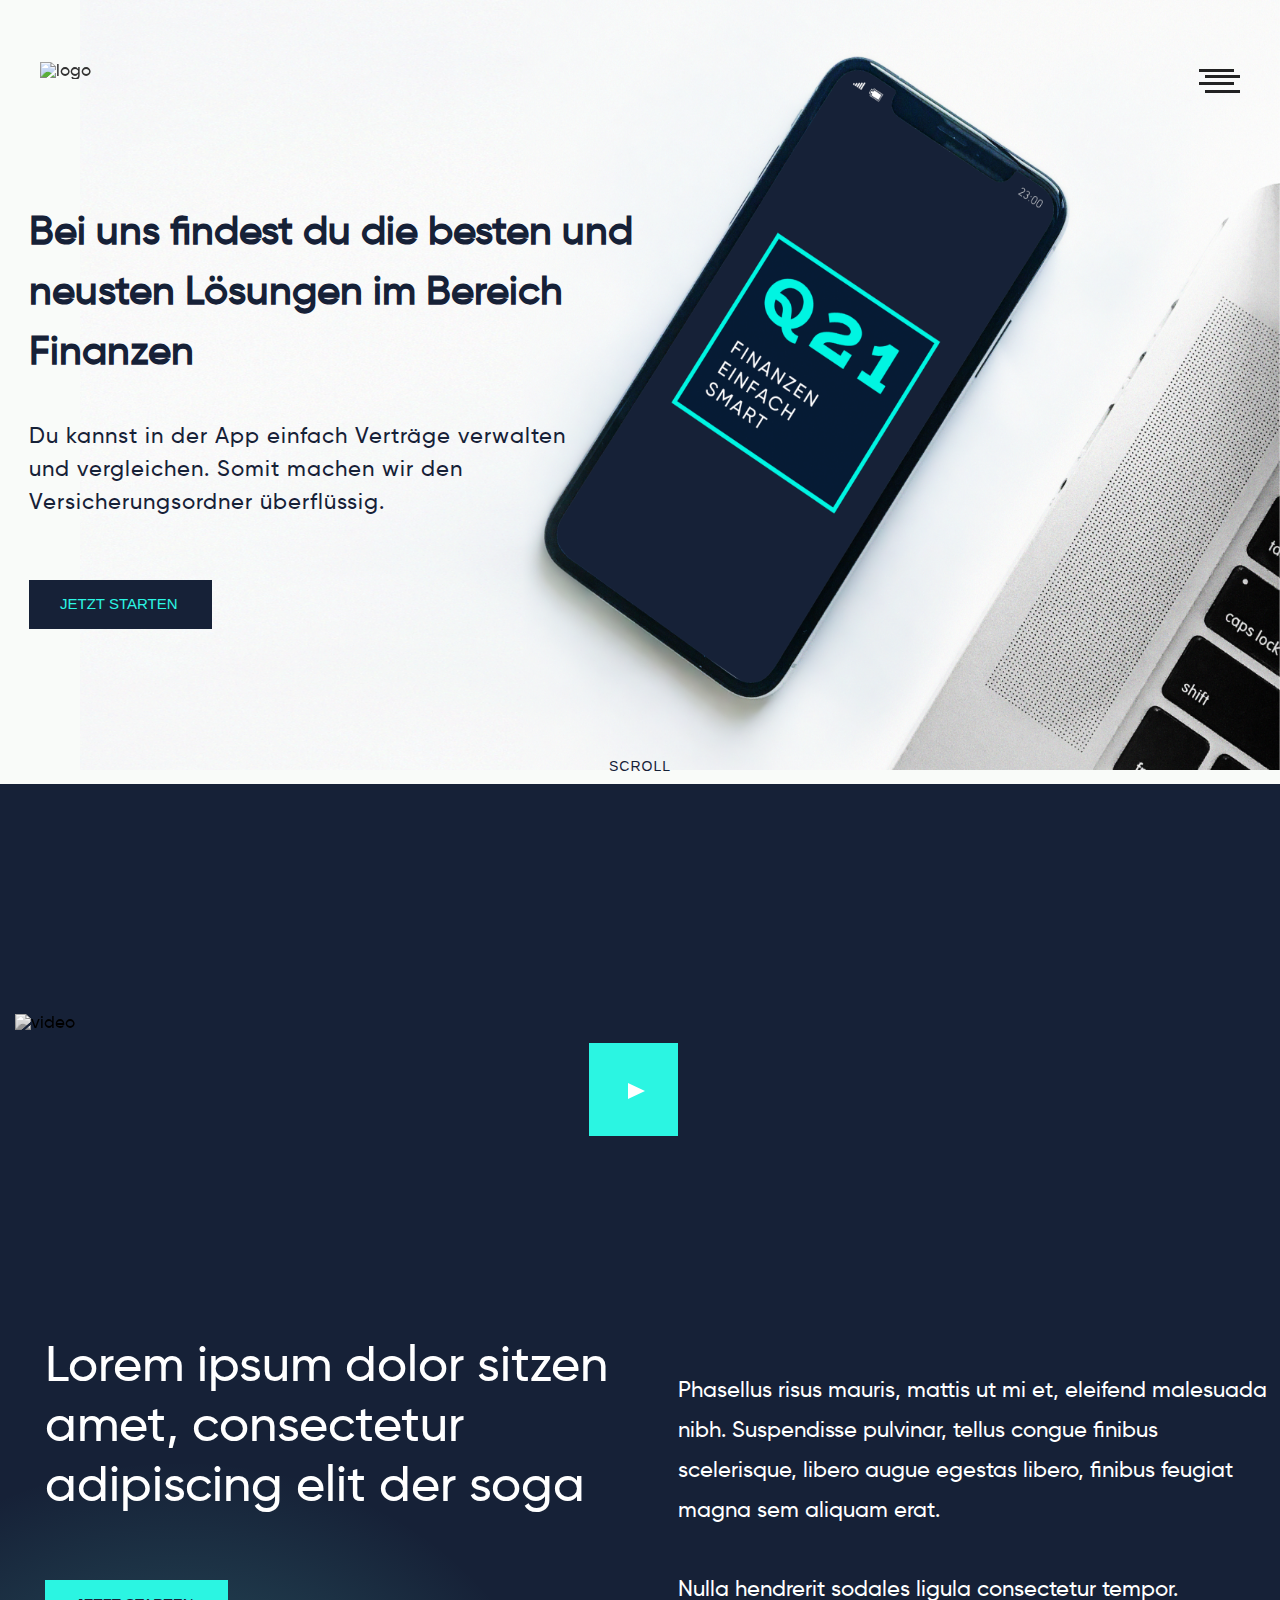
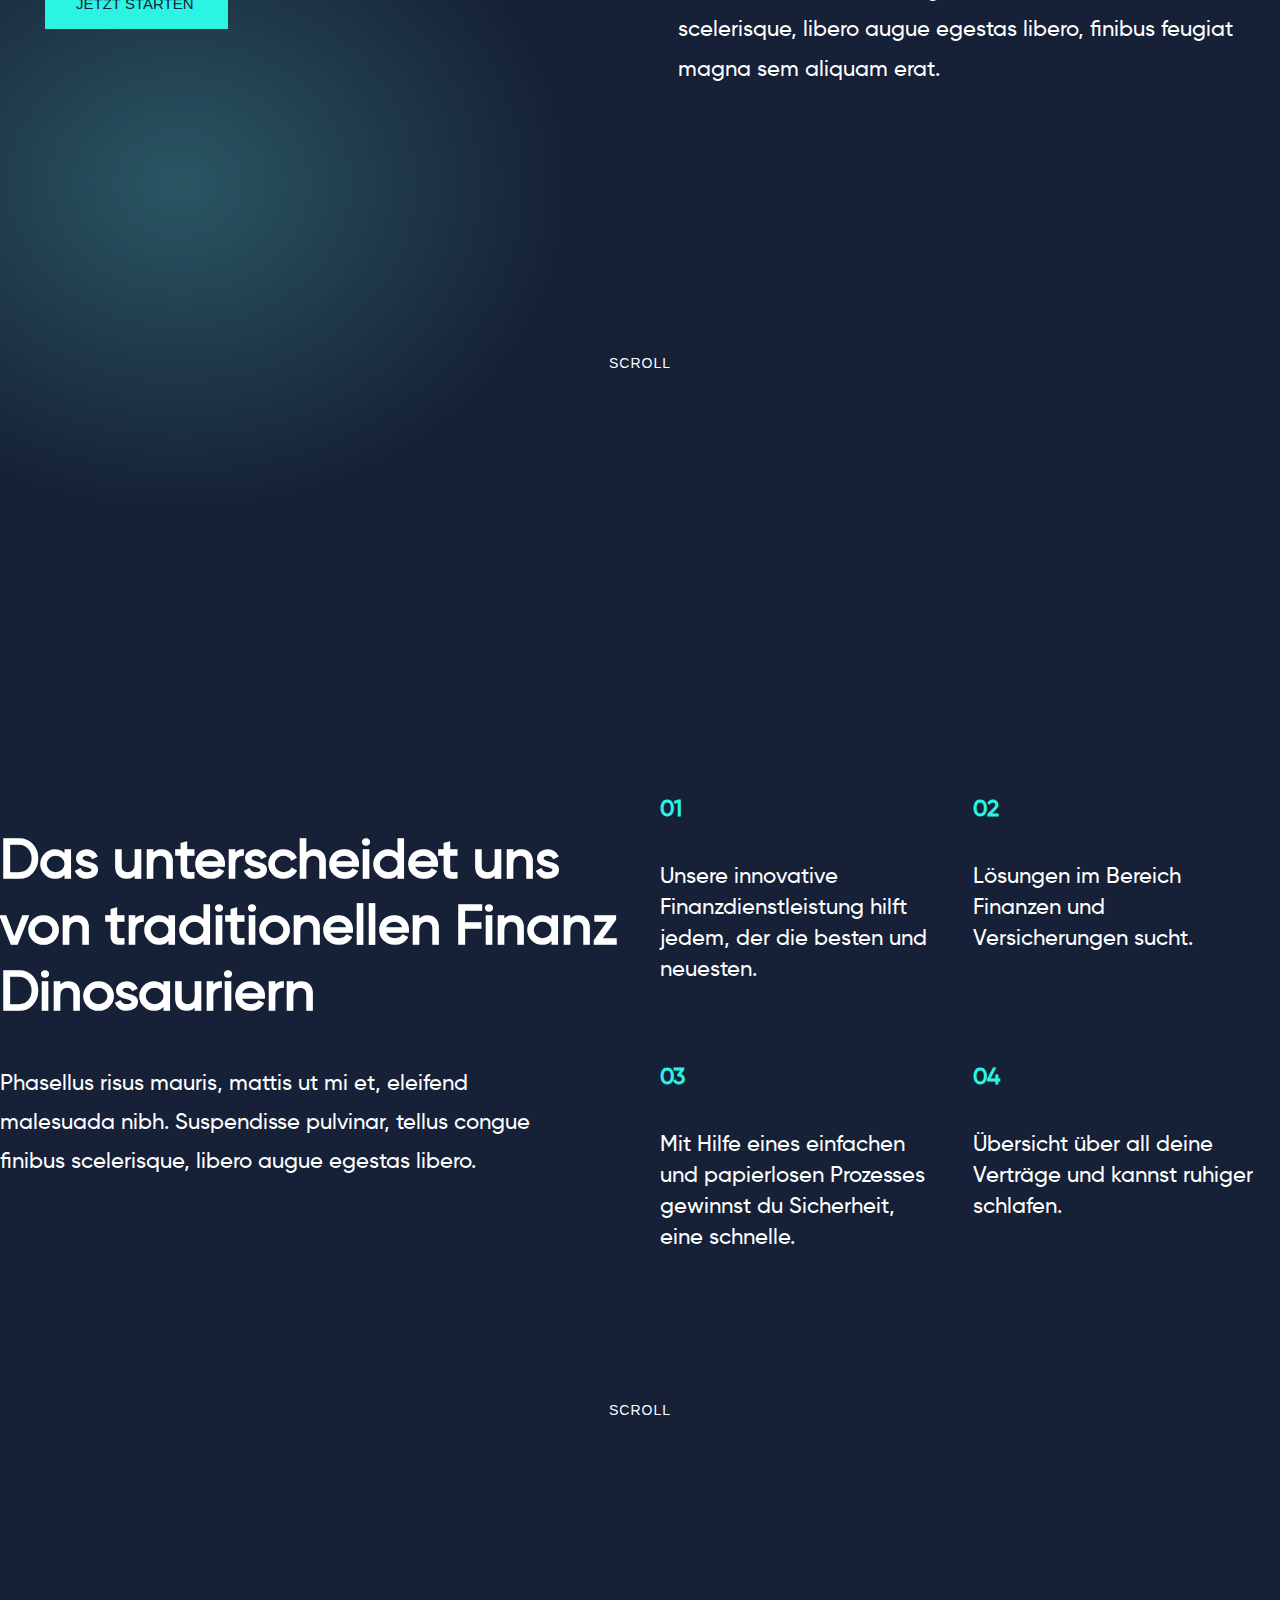
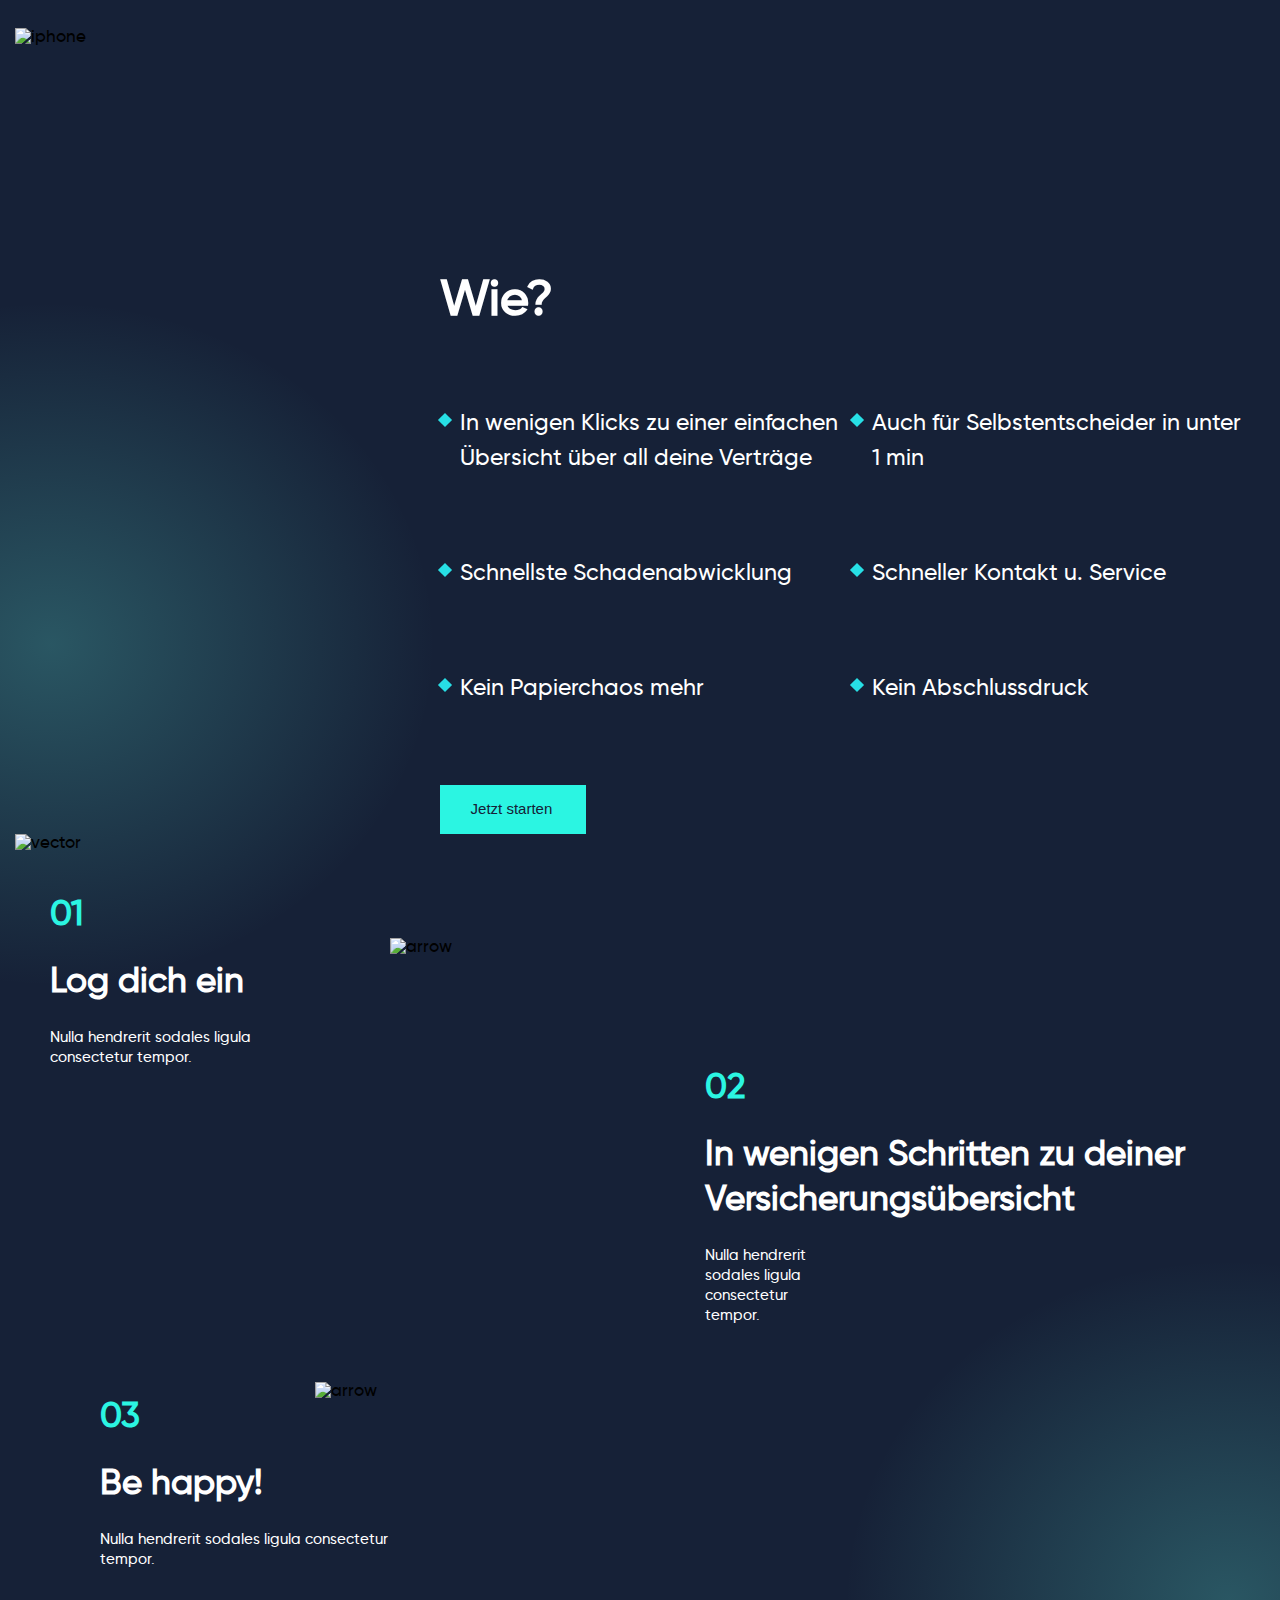
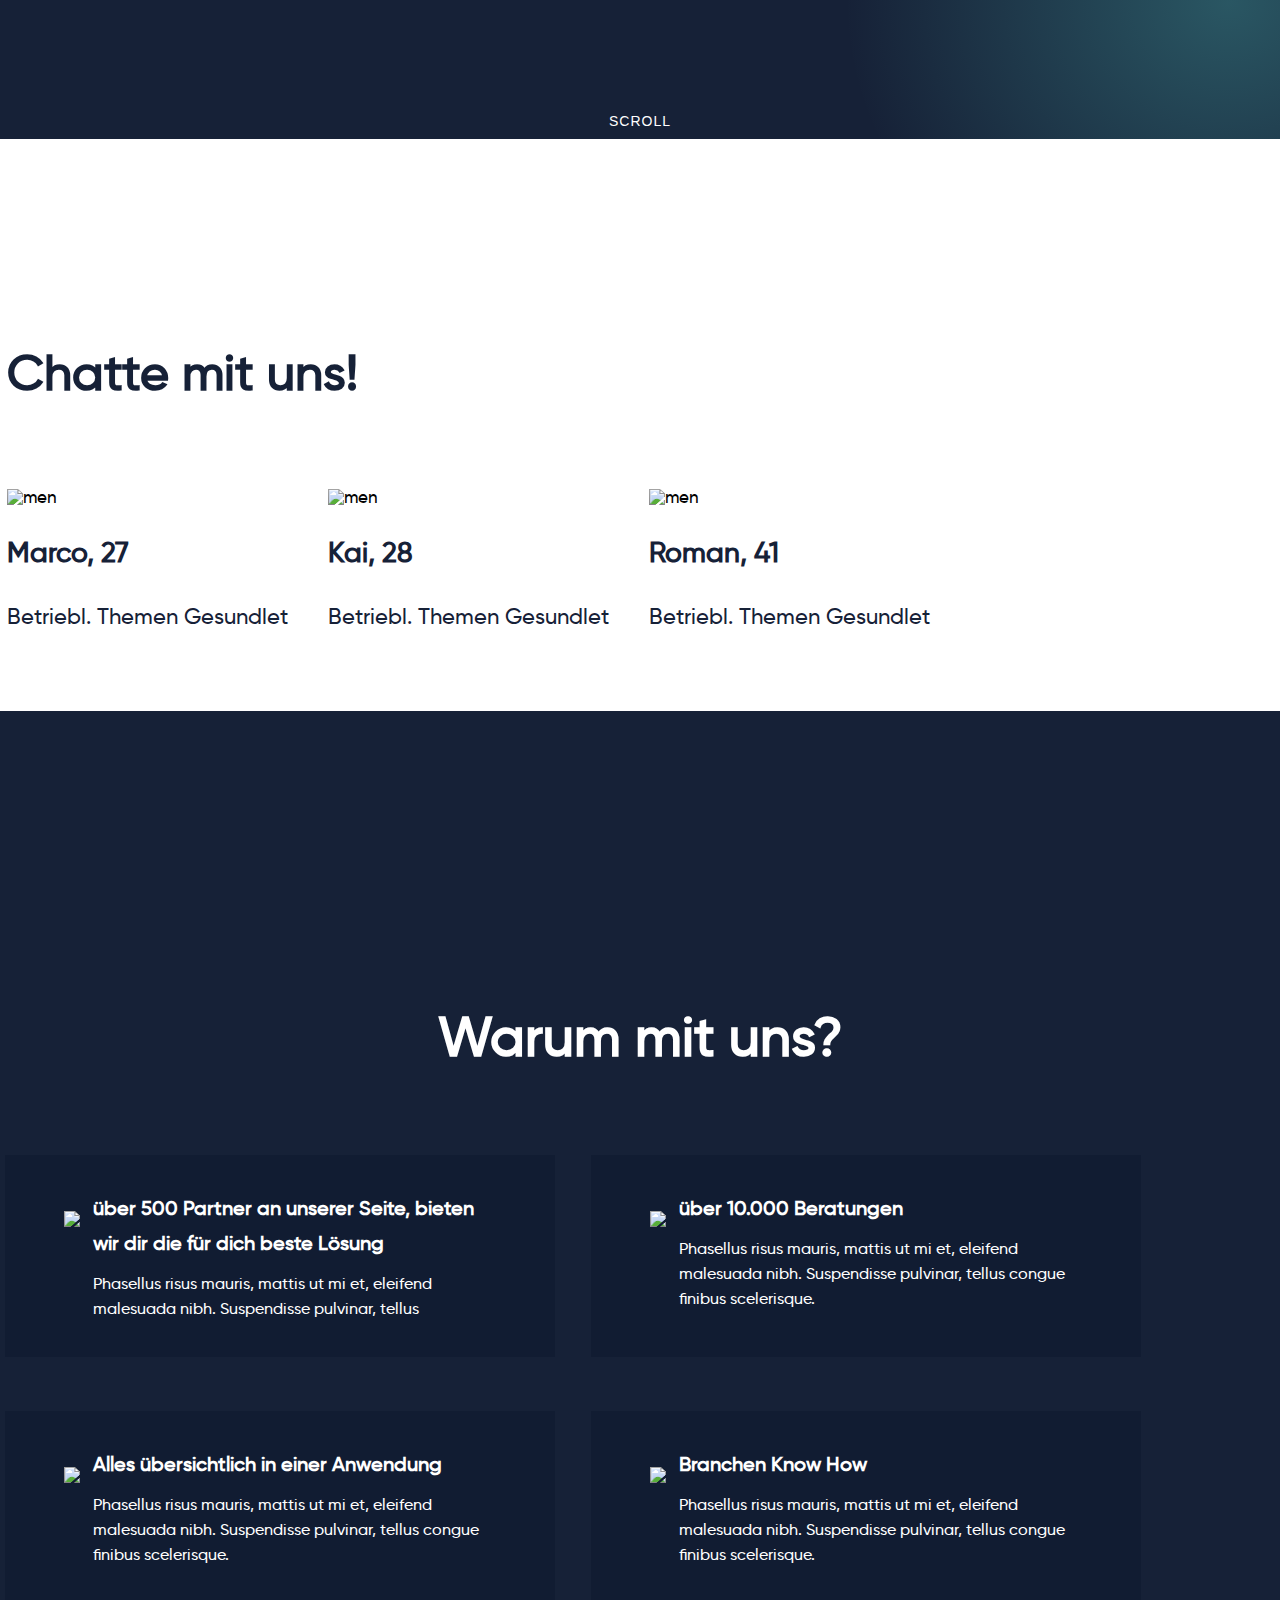
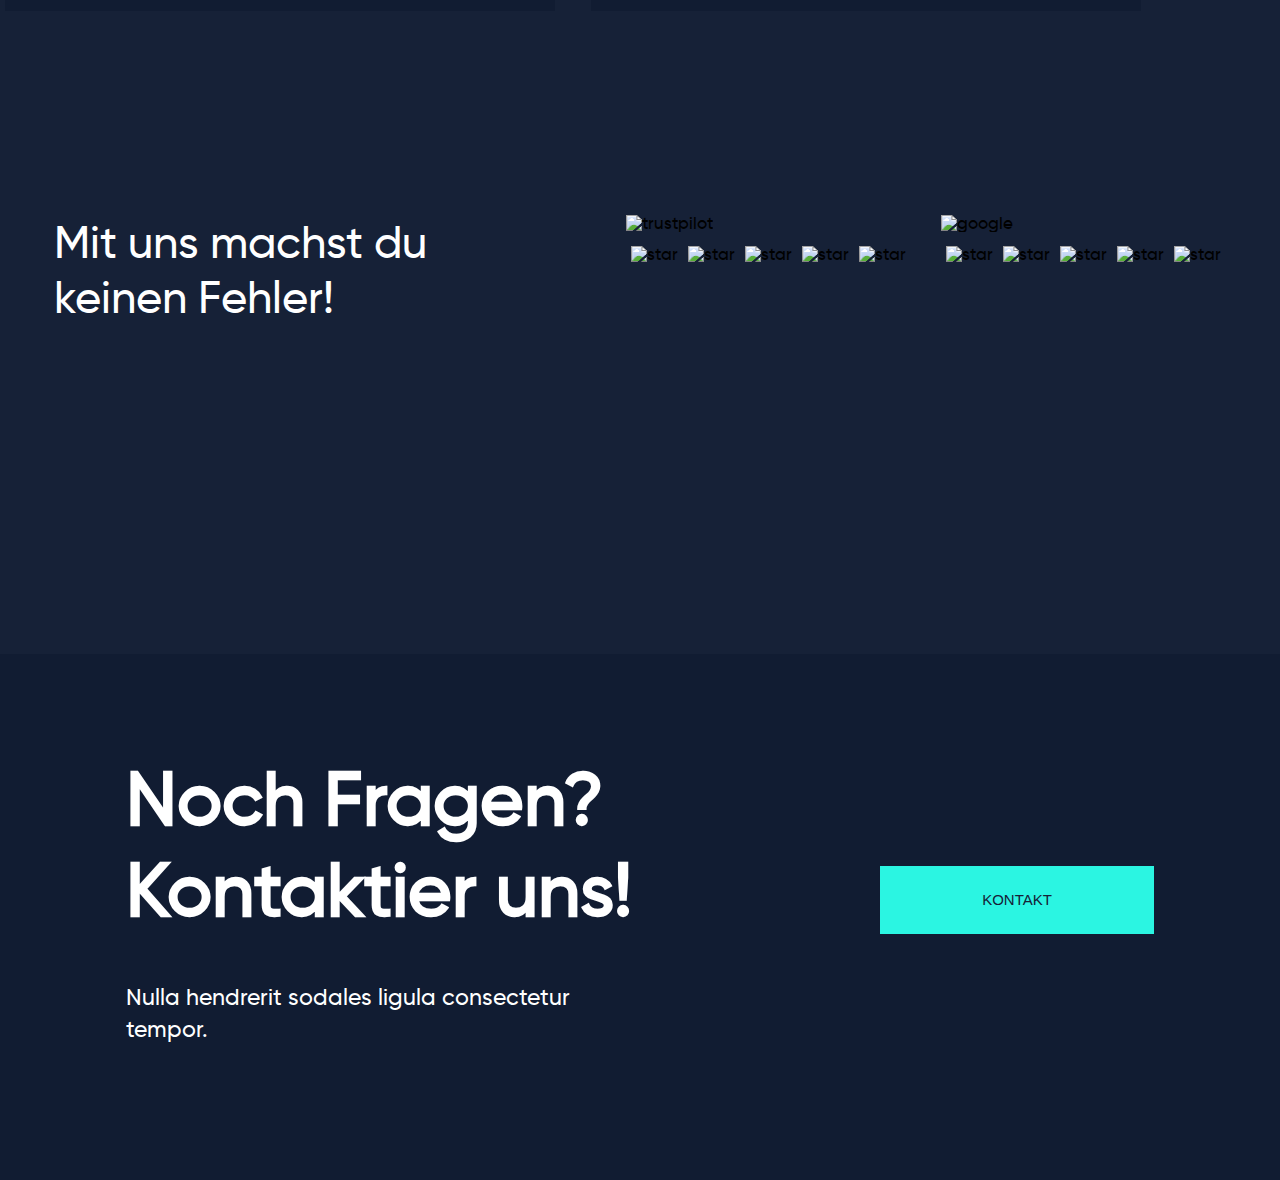
==== commit 6b7c112d: "unique-list" ====
--- a/src/index.html
+++ b/src/index.html
@@ -130,8 +130,8 @@
                                 Suspendisse pulvinar, tellus congue finibus scelerisque, libero augue egestas libero.
                             </p>
                         </div>
-                        <div class="col list-franchise">
-                            <ul class="list">
+                        <div class="col">
+                            <ul class="unique-list list-franchise">
                                 <li>
                                     <strong class="numeral">01</strong>
                                     <p>
@@ -174,7 +174,7 @@
                         </div>
                         <div class="list-area">
                             <h3>Wie?</h3>
-                            <ul class="description-list">
+                            <ul class="unique-list">
                                 <li>
                                     In wenigen Klicks zu einer einfachen Übersicht über all deine Verträge
                                 </li>
--- a/src/css/styles.css
+++ b/src/css/styles.css
@@ -100,238 +100,34 @@
     max-width: 100%;
     padding: 0 15px; }
 
+.unique-list {
+  display: flex;
+  flex-wrap: wrap; }
+  .unique-list li {
+    display: flex;
+    width: 50%;
+    font-size: 23px;
+    line-height: 35px;
+    color: #fff;
+    text-align: left;
+    position: relative;
+    padding-left: 20px;
+    padding-right: 10px;
+    margin-bottom: 80px; }
+    .unique-list li:after {
+      content: '';
+      width: 10px;
+      height: 10px;
+      background: #27dfe5;
+      transform: rotate(45deg);
+      position: absolute;
+      top: 10px;
+      left: 0; }
+
 .container {
   margin: 0 auto;
   max-width: 1600px;
   padding: 0 15px; }
-
-.header {
-  display: flex;
-  justify-content: space-between;
-  padding: 62px 120px 0;
-  position: fixed;
-  z-index: 6;
-  top: 0;
-  left: 0;
-  right: 0; }
-
-.menu-navigation {
-  display: none; }
-
-.menu-btn {
-  display: block;
-  width: 35px;
-  height: 35px;
-  z-index: 5;
-  position: relative; }
-  .menu-btn:before {
-    content: "";
-    height: 3px;
-    background-color: #222;
-    width: 35px;
-    position: absolute;
-    top: 7px;
-    left: -6px; }
-
-.menu-btn-active::before {
-  display: none; }
-
-.menu-btn span,
-.menu-btn span::before,
-.menu-btn span::after {
-  position: absolute;
-  top: 0;
-  margin-top: 13px;
-  margin-left: 0;
-  left: 0;
-  width: 35px;
-  height: 3px;
-  background-color: #222; }
-
-.menu-btn span::before,
-.menu-btn span::after {
-  content: '';
-  transition: 0.2s; }
-
-.menu-btn span::before {
-  transform: translateY(-5px);
-  left: -6px;
-  top: -1px; }
-
-.menu-btn span::after {
-  transform: translateY(5px);
-  top: -3px; }
-
-.menu-btn-active span {
-  height: 0; }
-
-.menu-btn-active span::before {
-  transform: rotate(45deg);
-  background-color: #fff; }
-
-.menu-btn-active span::after {
-  transform: rotate(-45deg);
-  background-color: #fff; }
-
-.menu-btn-active span::before {
-  left: -1px;
-  top: -3px; }
-
-.mobile-menu-navigation {
-  position: fixed;
-  right: -100%;
-  top: 0;
-  bottom: 0;
-  padding: 106px 84px 68px 80px;
-  background-color: #162137;
-  max-width: 865px;
-  transition: .5s ease-in-out right;
-  overflow: auto; }
-
-.navigation li {
-  margin-bottom: 50px; }
-  .navigation li a {
-    text-align: center;
-    text-decoration: none;
-    font-size: 80px;
-    line-height: 88px;
-    color: #fff; }
-    .navigation li a:hover {
-      color: #27dfe5; }
-
-.navigation .heading a {
-  font-size: 15px;
-  line-height: 20px;
-  letter-spacing: 0.25em; }
-
-.navigation .active a {
-  color: transparent;
-  -webkit-text-stroke: 1px white; }
-
-.holder-bottom-menu {
-  display: flex;
-  justify-content: space-between; }
-  .holder-bottom-menu .holder-contact-menu {
-    display: flex; }
-    .holder-bottom-menu .holder-contact-menu li {
-      margin: 0 40px 0 0; }
-      .holder-bottom-menu .holder-contact-menu li a {
-        font-size: 20px;
-        line-height: 30px;
-        color: #fff; }
-  .holder-bottom-menu .holder-social-network {
-    display: flex; }
-    .holder-bottom-menu .holder-social-network a {
-      margin: 0 35px 0 0;
-      color: #fff;
-      font-size: 30px; }
-
-.show-menu {
-  right: 0; }
-
-.holder-video-clip {
-  position: relative;
-  padding-bottom: 415px; }
-
-.margin-bottom {
-  padding-bottom: 200px; }
-
-.gradient {
-  position: absolute;
-  left: 0;
-  bottom: 0;
-  width: 100%;
-  height: 100%;
-  background: radial-gradient(40% 30% at 14% 62%, rgba(94, 228, 215, 0.276) 0%, rgba(94, 228, 215, 0) 100%); }
-
-.video-clip {
-  padding: 406px 0 185px; }
-  .video-clip img {
-    filter: grayscale(100%);
-    width: 100%; }
-
-.description-video {
-  margin-bottom: 130px; }
-  .description-video .description-1 p {
-    font-size: 50px;
-    line-height: 60px;
-    text-align: left;
-    color: #fff;
-    margin-bottom: 66px; }
-  .description-video .description-2 {
-    padding: 36px 0 0 15px; }
-    .description-video .description-2 p {
-      font-size: 22px;
-      line-height: 40px;
-      color: #fff;
-      margin-bottom: 39px; }
-
-.description-franchise {
-  margin-bottom: 60px; }
-  .description-franchise .text-franchise {
-    padding: 30px 0 0; }
-    .description-franchise .text-franchise h3 {
-      font-size: 55px;
-      line-height: 66px;
-      color: #fff;
-      text-align: left;
-      margin-bottom: 39px; }
-    .description-franchise .text-franchise p {
-      font-size: 22px;
-      line-height: 39px;
-      color: #fff;
-      padding: 0 60px 0 0; }
-  .description-franchise .list {
-    display: flex;
-    flex-wrap: wrap; }
-    .description-franchise .list li {
-      max-width: 325px;
-      margin: 0 60px 115px 0; }
-      .description-franchise .list li .numeral {
-        display: block;
-        font-size: 23px;
-        line-height: 24px;
-        color: #2BF5E2;
-        margin-bottom: 40px; }
-      .description-franchise .list li p {
-        font-size: 22px;
-        line-height: 31px;
-        color: #fff; }
-
-.modal {
-  width: auto;
-  max-width: 1570px;
-  padding: 0;
-  background: none;
-  box-shadow: none; }
-
-.blocker {
-  background-color: rgba(22, 33, 55, 0.8);
-  z-index: 8;
-  padding: 544px 0; }
-
-.modal a.close-modal {
-  display: none; }
-
-.close-btn {
-  position: absolute;
-  top: -8px;
-  right: 48px;
-  z-index: 8; }
-  .close-btn .fa {
-    color: #fff;
-    font-size: 40px; }
-
-.modal-content .video-clip {
-  padding-top: 0; }
-  .modal-content .video-clip .video-btn {
-    top: 50%;
-    right: 45%; }
-  .modal-content .video-clip h3 {
-    font-size: 30px;
-    line-height: 45px;
-    color: #fff;
-    margin-bottom: 46px; }
 
 .btn {
   font-size: 15px;
@@ -427,243 +223,6 @@
 
 .banner .scroll-btn {
   color: #162137; }
-
-.holder-sentence {
-  position: relative; }
-
-.gradient-top {
-  position: absolute;
-  top: 0;
-  left: 0;
-  width: 100%;
-  height: 100%;
-  background: radial-gradient(40% 30% at 4% 36%, rgba(94, 228, 215, 0.276) 0%, rgba(94, 228, 215, 0) 100%); }
-
-.gradient-bottom {
-  position: absolute;
-  top: 0;
-  right: 0;
-  width: 100%;
-  height: 100%;
-  background: radial-gradient(40% 30% at 96% 92%, rgba(94, 228, 215, 0.276) 0%, rgba(94, 228, 215, 0) 100%); }
-
-.wrapper-service {
-  display: flex;
-  justify-content: space-between; }
-  .wrapper-service .img-area {
-    max-width: 700px; }
-    .wrapper-service .img-area img {
-      width: 100%;
-      height: auto; }
-  .wrapper-service .list-area {
-    max-width: 880px; }
-    .wrapper-service .list-area h3 {
-      font-size: 50px;
-      line-height: 60px;
-      color: #fff;
-      margin-bottom: 77px; }
-
-.description-list {
-  display: flex;
-  flex-wrap: wrap; }
-  .description-list li {
-    display: flex;
-    max-width: 428px;
-    font-size: 23px;
-    line-height: 35px;
-    color: #fff;
-    text-align: left;
-    position: relative;
-    padding-left: 20px; }
-    .description-list li:after {
-      content: '';
-      width: 10px;
-      height: 10px;
-      background: #27dfe5;
-      transform: rotate(45deg);
-      position: absolute;
-      top: 10px;
-      left: 0; }
-
-.authorization-steps {
-  position: relative;
-  padding: 0 0 134px 165px; }
-  .authorization-steps .vector {
-    position: absolute;
-    top: 0;
-    left: 0; }
-  .authorization-steps .arrow-1 {
-    position: absolute;
-    top: 10%;
-    left: 38%; }
-  .authorization-steps .arrow-2 {
-    position: absolute;
-    bottom: 31%;
-    left: 30%; }
-  .authorization-steps h3 {
-    font-size: 55px;
-    line-height: 58px;
-    color: #2BF5E2; }
-  .authorization-steps h4 {
-    font-size: 55px;
-    line-height: 65px;
-    color: #fff; }
-  .authorization-steps p {
-    font-size: 25px;
-    line-height: 35px;
-    color: #fff; }
-
-.first-step-authorization {
-  max-width: 350px; }
-  .first-step-authorization h3 {
-    margin-bottom: 74px; }
-  .first-step-authorization h4 {
-    margin-bottom: 46px; }
-
-.holder-insurance-overview {
-  display: flex;
-  justify-content: flex-end; }
-  .holder-insurance-overview .second-step {
-    max-width: 765px;
-    margin-bottom: 71px; }
-    .holder-insurance-overview .second-step h3 {
-      margin-bottom: 65px; }
-    .holder-insurance-overview .second-step h4 {
-      margin-bottom: 46px; }
-    .holder-insurance-overview .second-step p {
-      padding: 0 200px 0 0; }
-
-.third-step-authorization {
-  margin-left: 83px;
-  max-width: 400px; }
-  .third-step-authorization h3 {
-    margin-bottom: 74px; }
-  .third-step-authorization h4 {
-    margin-bottom: 46px; }
-
-.holder-employees {
-  display: flex;
-  margin: 0 -8px; }
-  .holder-employees .btn {
-    display: none; }
-
-.overlay {
-  position: absolute;
-  top: 0;
-  left: 0;
-  right: 0;
-  bottom: 0;
-  height: 100%;
-  width: 100%;
-  opacity: 0;
-  transition: .5s ease;
-  background: #2BF5E2; }
-
-.wrapper-overlay {
-  position: relative; }
-
-.wrapper-overlay:hover .overlay {
-  opacity: 0.5; }
-
-.employees {
-  padding: 366px 0 208px 0; }
-  .employees .holder-text h3 {
-    font-family: 'gilroy-medium';
-    font-size: 50px;
-    line-height: 75px;
-    color: #162137;
-    text-align: left;
-    margin-bottom: 79px; }
-
-.photo-employees {
-  display: flex;
-  margin: 0 -20px; }
-  .photo-employees li {
-    position: relative;
-    margin: 0 20px; }
-    .photo-employees li img {
-      margin-bottom: 25px;
-      width: 100%; }
-    .photo-employees li h3 {
-      font-size: 28px;
-      line-height: 42px;
-      color: #162137;
-      text-align: left;
-      margin-bottom: 27px; }
-    .photo-employees li p {
-      font-size: 22px;
-      line-height: 33px;
-      color: #162137;
-      text-align: left; }
-
-.holder-our-advantages {
-  min-height: 1543px; }
-
-.our-advantages {
-  margin-bottom: 150px; }
-
-.holder-our-advantages-all {
-  padding: 285px 0 188px; }
-  .holder-our-advantages-all h3 {
-    font-size: 55px;
-    line-height: 82px;
-    color: #fff;
-    text-align: center;
-    margin-bottom: 77px; }
-
-.list-our-advantages {
-  display: flex;
-  flex-wrap: wrap;
-  margin: 0 -28px; }
-  .list-our-advantages .holder {
-    display: flex;
-    min-height: 270px;
-    padding: 36px 59px;
-    background: #111C32;
-    max-width: 760px;
-    margin: 0 18px 54px; }
-    .list-our-advantages .holder img {
-      width: 26px;
-      height: 26px;
-      margin: 20px 43px 0 0; }
-    .list-our-advantages .holder .text-advantages h3 {
-      font-size: 30px;
-      line-height: 45px;
-      color: #fff;
-      text-align: left;
-      margin-bottom: 25px; }
-    .list-our-advantages .holder .text-advantages p {
-      font-size: 22px;
-      line-height: 40px;
-      color: #fff;
-      text-align: left; }
-
-.holder-appraisal {
-  display: flex;
-  justify-content: space-around; }
-  .holder-appraisal .text-appraisal {
-    max-width: 465px; }
-    .holder-appraisal .text-appraisal p {
-      font-size: 55px;
-      line-height: 66px;
-      color: #fff;
-      text-align: left; }
-
-.appraisal {
-  display: flex;
-  max-width: 725px;
-  justify-content: space-between; }
-  .appraisal .holder-star {
-    display: flex;
-    justify-content: center; }
-    .appraisal .holder-star img {
-      margin: 0 5px; }
-  .appraisal .trustpilot-appraisal {
-    margin: 0 30px; }
-    .appraisal .trustpilot-appraisal img {
-      margin-bottom: 14px; }
-  .appraisal .google-appraisal img {
-    margin-bottom: 14px; }
 
 .footer {
   background: #111C32;
@@ -859,6 +418,448 @@
     color: #162137;
     margin-bottom: 62px;
     padding: 0 100px 0 0; }
+
+.header {
+  display: flex;
+  justify-content: space-between;
+  padding: 62px 120px 0;
+  position: fixed;
+  z-index: 6;
+  top: 0;
+  left: 0;
+  right: 0; }
+
+.menu-navigation {
+  display: none; }
+
+.menu-btn {
+  display: block;
+  width: 35px;
+  height: 35px;
+  z-index: 5;
+  position: relative; }
+  .menu-btn:before {
+    content: "";
+    height: 3px;
+    background-color: #222;
+    width: 35px;
+    position: absolute;
+    top: 7px;
+    left: -6px; }
+
+.menu-btn-active::before {
+  display: none; }
+
+.menu-btn span,
+.menu-btn span::before,
+.menu-btn span::after {
+  position: absolute;
+  top: 0;
+  margin-top: 13px;
+  margin-left: 0;
+  left: 0;
+  width: 35px;
+  height: 3px;
+  background-color: #222; }
+
+.menu-btn span::before,
+.menu-btn span::after {
+  content: '';
+  transition: 0.2s; }
+
+.menu-btn span::before {
+  transform: translateY(-5px);
+  left: -6px;
+  top: -1px; }
+
+.menu-btn span::after {
+  transform: translateY(5px);
+  top: -3px; }
+
+.menu-btn-active span {
+  height: 0; }
+
+.menu-btn-active span::before {
+  transform: rotate(45deg);
+  background-color: #fff; }
+
+.menu-btn-active span::after {
+  transform: rotate(-45deg);
+  background-color: #fff; }
+
+.menu-btn-active span::before {
+  left: -1px;
+  top: -3px; }
+
+.mobile-menu-navigation {
+  position: fixed;
+  right: -100%;
+  top: 0;
+  bottom: 0;
+  padding: 106px 84px 68px 80px;
+  background-color: #162137;
+  max-width: 865px;
+  transition: .5s ease-in-out right;
+  overflow: auto; }
+
+.navigation li {
+  margin-bottom: 50px; }
+  .navigation li a {
+    text-align: center;
+    text-decoration: none;
+    font-size: 80px;
+    line-height: 88px;
+    color: #fff; }
+    .navigation li a:hover {
+      color: #27dfe5; }
+
+.navigation .heading a {
+  font-size: 15px;
+  line-height: 20px;
+  letter-spacing: 0.25em; }
+
+.navigation .active a {
+  color: transparent;
+  -webkit-text-stroke: 1px white; }
+
+.holder-bottom-menu {
+  display: flex;
+  justify-content: space-between; }
+  .holder-bottom-menu .holder-contact-menu {
+    display: flex; }
+    .holder-bottom-menu .holder-contact-menu li {
+      margin: 0 40px 0 0; }
+      .holder-bottom-menu .holder-contact-menu li a {
+        font-size: 20px;
+        line-height: 30px;
+        color: #fff; }
+  .holder-bottom-menu .holder-social-network {
+    display: flex; }
+    .holder-bottom-menu .holder-social-network a {
+      margin: 0 35px 0 0;
+      color: #fff;
+      font-size: 30px; }
+
+.show-menu {
+  right: 0; }
+
+.holder-employees {
+  display: flex;
+  margin: 0 -8px; }
+  .holder-employees .btn {
+    display: none; }
+
+.overlay {
+  position: absolute;
+  top: 0;
+  left: 0;
+  right: 0;
+  bottom: 0;
+  height: 100%;
+  width: 100%;
+  opacity: 0;
+  transition: .5s ease;
+  background: #2BF5E2; }
+
+.wrapper-overlay {
+  position: relative; }
+
+.wrapper-overlay:hover .overlay {
+  opacity: 0.5; }
+
+.employees {
+  padding: 366px 0 208px 0; }
+  .employees .holder-text h3 {
+    font-family: 'gilroy-medium';
+    font-size: 50px;
+    line-height: 75px;
+    color: #162137;
+    text-align: left;
+    margin-bottom: 79px; }
+
+.photo-employees {
+  display: flex;
+  margin: 0 -20px; }
+  .photo-employees li {
+    position: relative;
+    margin: 0 20px; }
+    .photo-employees li img {
+      margin-bottom: 25px;
+      width: 100%; }
+    .photo-employees li h3 {
+      font-size: 28px;
+      line-height: 42px;
+      color: #162137;
+      text-align: left;
+      margin-bottom: 27px; }
+    .photo-employees li p {
+      font-size: 22px;
+      line-height: 33px;
+      color: #162137;
+      text-align: left; }
+
+.holder-our-advantages {
+  min-height: 1543px; }
+
+.our-advantages {
+  margin-bottom: 150px; }
+
+.holder-our-advantages-all {
+  padding: 285px 0 188px; }
+  .holder-our-advantages-all h3 {
+    font-size: 55px;
+    line-height: 82px;
+    color: #fff;
+    text-align: center;
+    margin-bottom: 77px; }
+
+.list-our-advantages {
+  display: flex;
+  flex-wrap: wrap;
+  margin: 0 -28px; }
+  .list-our-advantages .holder {
+    display: flex;
+    min-height: 270px;
+    padding: 36px 59px;
+    background: #111C32;
+    max-width: 760px;
+    margin: 0 18px 54px; }
+    .list-our-advantages .holder img {
+      width: 26px;
+      height: 26px;
+      margin: 20px 43px 0 0; }
+    .list-our-advantages .holder .text-advantages h3 {
+      font-size: 30px;
+      line-height: 45px;
+      color: #fff;
+      text-align: left;
+      margin-bottom: 25px; }
+    .list-our-advantages .holder .text-advantages p {
+      font-size: 22px;
+      line-height: 40px;
+      color: #fff;
+      text-align: left; }
+
+.holder-appraisal {
+  display: flex;
+  justify-content: space-around; }
+  .holder-appraisal .text-appraisal {
+    max-width: 465px; }
+    .holder-appraisal .text-appraisal p {
+      font-size: 55px;
+      line-height: 66px;
+      color: #fff;
+      text-align: left; }
+
+.appraisal {
+  display: flex;
+  max-width: 725px;
+  justify-content: space-between; }
+  .appraisal .holder-star {
+    display: flex;
+    justify-content: center; }
+    .appraisal .holder-star img {
+      margin: 0 5px; }
+  .appraisal .trustpilot-appraisal {
+    margin: 0 30px; }
+    .appraisal .trustpilot-appraisal img {
+      margin-bottom: 14px; }
+  .appraisal .google-appraisal img {
+    margin-bottom: 14px; }
+
+.holder-sentence {
+  position: relative; }
+
+.gradient-top {
+  position: absolute;
+  top: 0;
+  left: 0;
+  width: 100%;
+  height: 100%;
+  background: radial-gradient(40% 30% at 4% 36%, rgba(94, 228, 215, 0.276) 0%, rgba(94, 228, 215, 0) 100%); }
+
+.gradient-bottom {
+  position: absolute;
+  top: 0;
+  right: 0;
+  width: 100%;
+  height: 100%;
+  background: radial-gradient(40% 30% at 96% 92%, rgba(94, 228, 215, 0.276) 0%, rgba(94, 228, 215, 0) 100%); }
+
+.wrapper-service {
+  display: flex;
+  justify-content: space-between; }
+  .wrapper-service .img-area {
+    width: 100%; }
+    .wrapper-service .img-area img {
+      width: 100%;
+      height: auto; }
+  .wrapper-service .list-area {
+    padding-top: 240px; }
+    .wrapper-service .list-area h3 {
+      font-size: 50px;
+      line-height: 60px;
+      color: #fff;
+      margin-bottom: 77px; }
+
+.authorization-steps {
+  position: relative;
+  padding: 0 0 134px 165px; }
+  .authorization-steps .vector {
+    position: absolute;
+    top: 0;
+    left: 0; }
+  .authorization-steps .arrow-1 {
+    position: absolute;
+    top: 10%;
+    left: 38%; }
+  .authorization-steps .arrow-2 {
+    position: absolute;
+    bottom: 31%;
+    left: 30%; }
+  .authorization-steps h3 {
+    font-size: 55px;
+    line-height: 58px;
+    color: #2BF5E2; }
+  .authorization-steps h4 {
+    font-size: 55px;
+    line-height: 65px;
+    color: #fff; }
+  .authorization-steps p {
+    font-size: 25px;
+    line-height: 35px;
+    color: #fff; }
+
+.first-step-authorization {
+  max-width: 350px; }
+  .first-step-authorization h3 {
+    margin-bottom: 74px; }
+  .first-step-authorization h4 {
+    margin-bottom: 46px; }
+
+.holder-insurance-overview {
+  display: flex;
+  justify-content: flex-end; }
+  .holder-insurance-overview .second-step {
+    max-width: 765px;
+    margin-bottom: 71px; }
+    .holder-insurance-overview .second-step h3 {
+      margin-bottom: 65px; }
+    .holder-insurance-overview .second-step h4 {
+      margin-bottom: 46px; }
+    .holder-insurance-overview .second-step p {
+      padding: 0 200px 0 0; }
+
+.third-step-authorization {
+  margin-left: 83px;
+  max-width: 400px; }
+  .third-step-authorization h3 {
+    margin-bottom: 74px; }
+  .third-step-authorization h4 {
+    margin-bottom: 46px; }
+
+.holder-video-clip {
+  position: relative;
+  padding-bottom: 415px; }
+
+.margin-bottom {
+  padding-bottom: 200px; }
+
+.gradient {
+  position: absolute;
+  left: 0;
+  bottom: 0;
+  width: 100%;
+  height: 100%;
+  background: radial-gradient(40% 30% at 14% 62%, rgba(94, 228, 215, 0.276) 0%, rgba(94, 228, 215, 0) 100%); }
+
+.video-clip {
+  padding: 406px 0 185px; }
+  .video-clip img {
+    filter: grayscale(100%);
+    width: 100%; }
+
+.description-video {
+  margin-bottom: 130px; }
+  .description-video .description-1 p {
+    font-size: 50px;
+    line-height: 60px;
+    text-align: left;
+    color: #fff;
+    margin-bottom: 66px; }
+  .description-video .description-2 {
+    padding: 36px 0 0 15px; }
+    .description-video .description-2 p {
+      font-size: 22px;
+      line-height: 40px;
+      color: #fff;
+      margin-bottom: 39px; }
+
+.description-franchise {
+  margin-bottom: 60px; }
+  .description-franchise .text-franchise {
+    padding: 30px 0 0; }
+    .description-franchise .text-franchise h3 {
+      font-size: 55px;
+      line-height: 66px;
+      color: #fff;
+      text-align: left;
+      margin-bottom: 39px; }
+    .description-franchise .text-franchise p {
+      font-size: 22px;
+      line-height: 39px;
+      color: #fff;
+      padding: 0 60px 0 0; }
+  .description-franchise .list-franchise li {
+    display: flex;
+    flex-direction: column; }
+    .description-franchise .list-franchise li:after {
+      display: none; }
+    .description-franchise .list-franchise li .numeral {
+      display: block;
+      font-size: 23px;
+      line-height: 24px;
+      color: #2BF5E2;
+      margin-bottom: 40px; }
+    .description-franchise .list-franchise li p {
+      font-size: 22px;
+      line-height: 31px;
+      color: #fff; }
+
+.modal {
+  width: auto;
+  max-width: 1570px;
+  padding: 0;
+  background: none;
+  box-shadow: none; }
+
+.blocker {
+  background-color: rgba(22, 33, 55, 0.8);
+  z-index: 8;
+  padding: 544px 0; }
+
+.modal a.close-modal {
+  display: none; }
+
+.close-btn {
+  position: absolute;
+  top: -8px;
+  right: 48px;
+  z-index: 8; }
+  .close-btn .fa {
+    color: #fff;
+    font-size: 40px; }
+
+.modal-content .video-clip {
+  padding-top: 0; }
+  .modal-content .video-clip .video-btn {
+    top: 50%;
+    right: 45%; }
+  .modal-content .video-clip h3 {
+    font-size: 30px;
+    line-height: 45px;
+    color: #fff;
+    margin-bottom: 46px; }
 
 @media (max-width: 1569px) {
   .header {
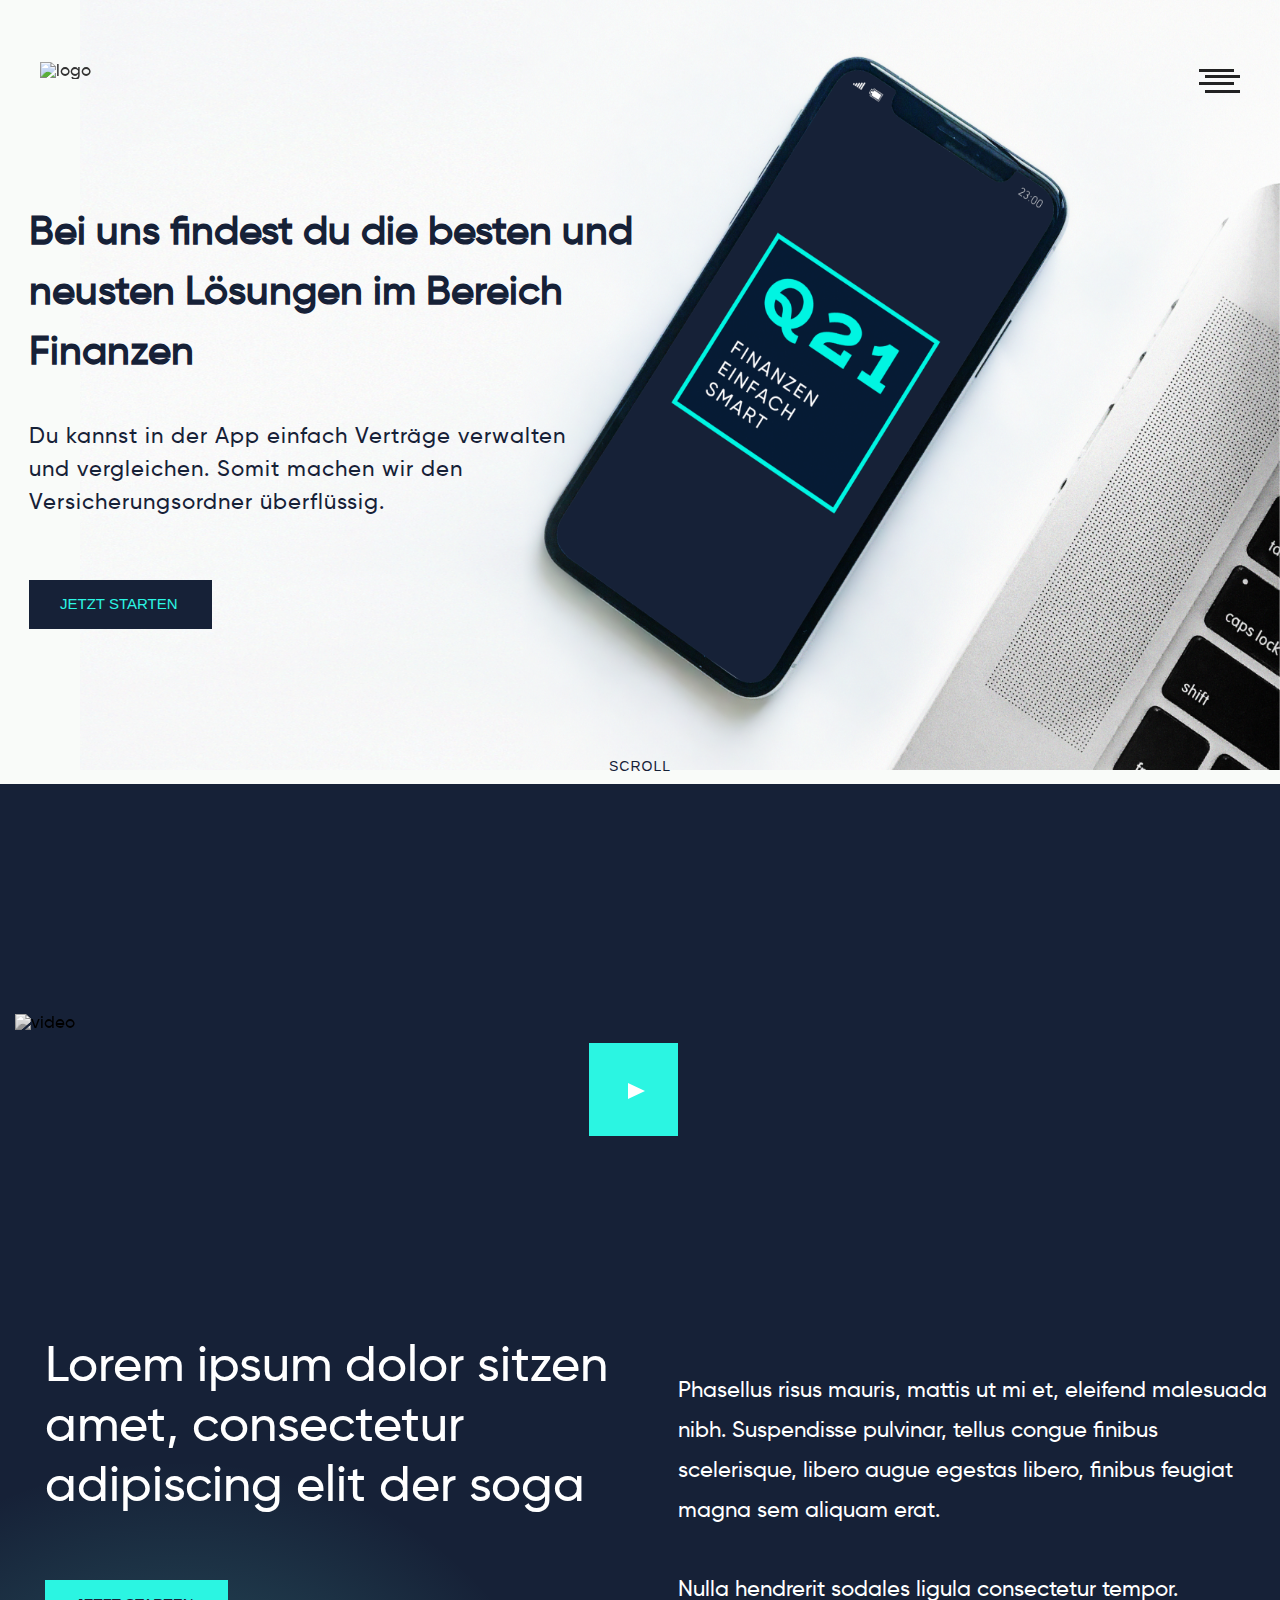
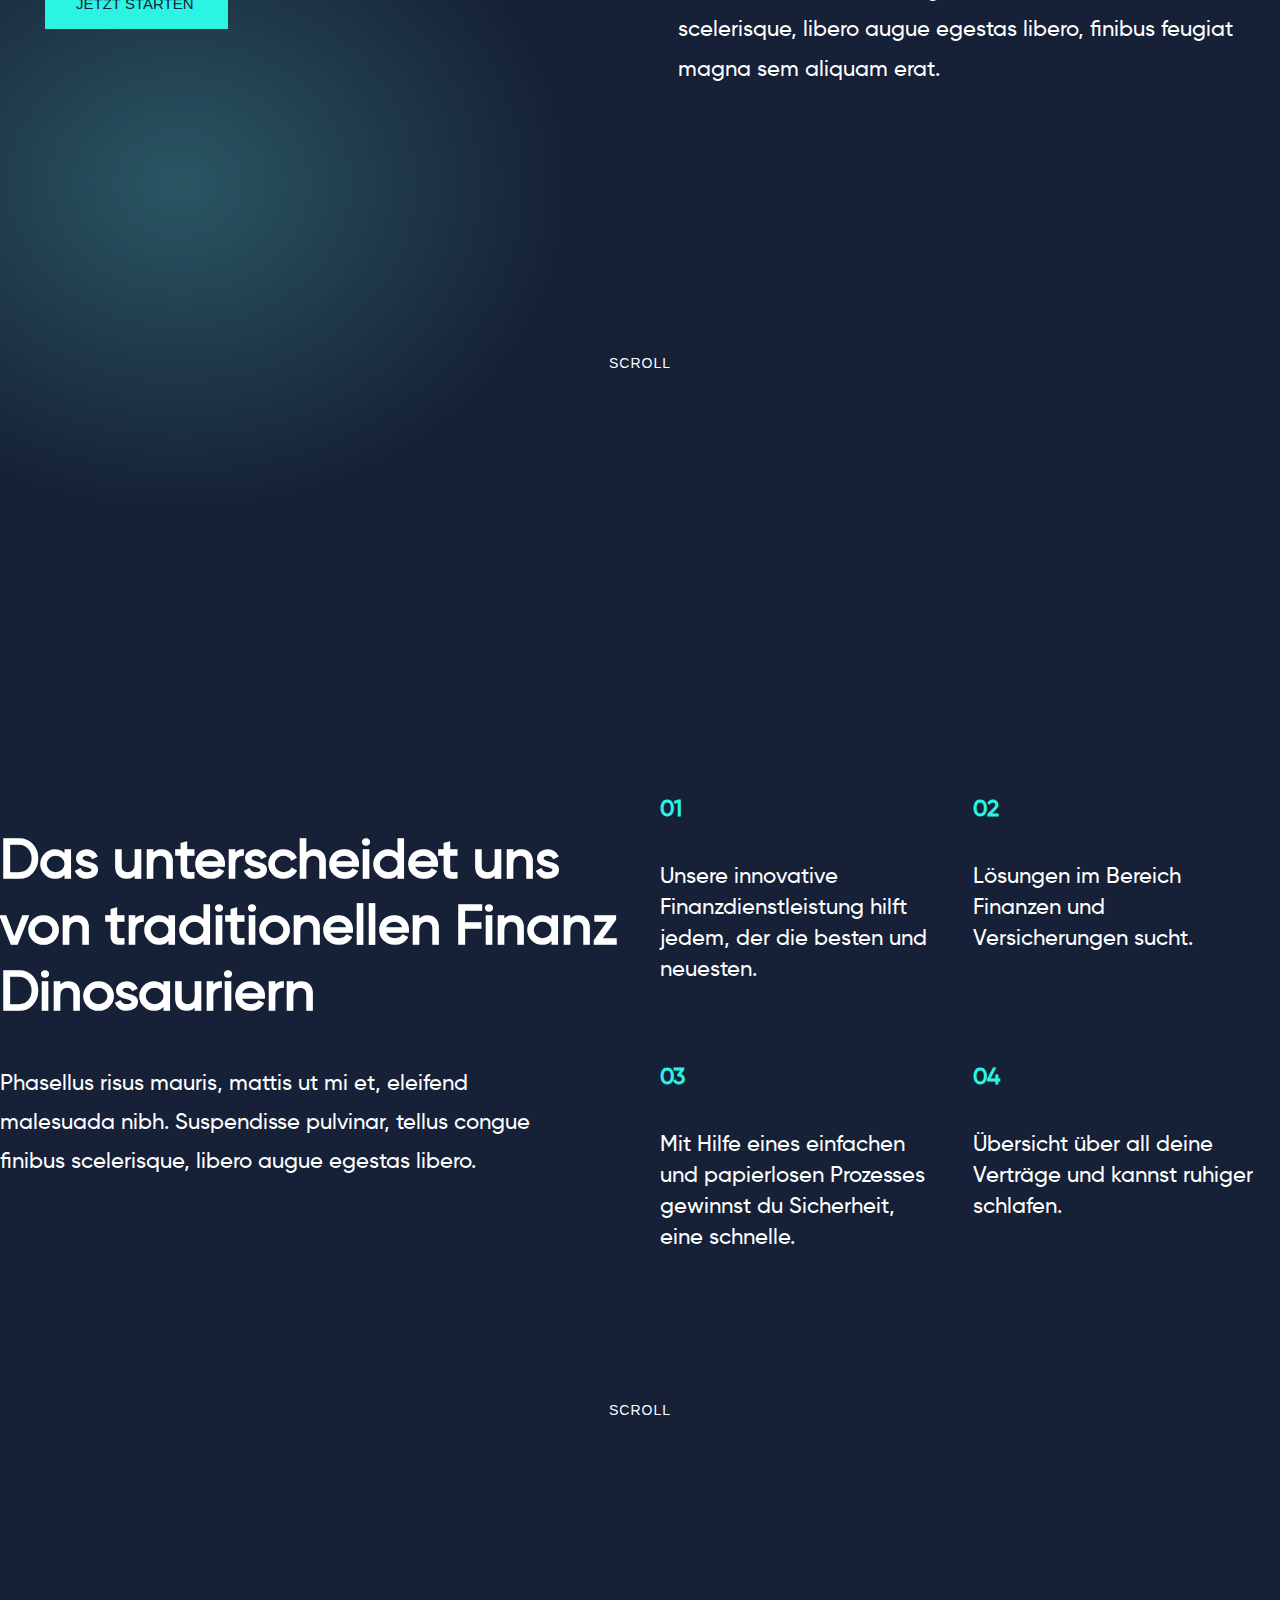
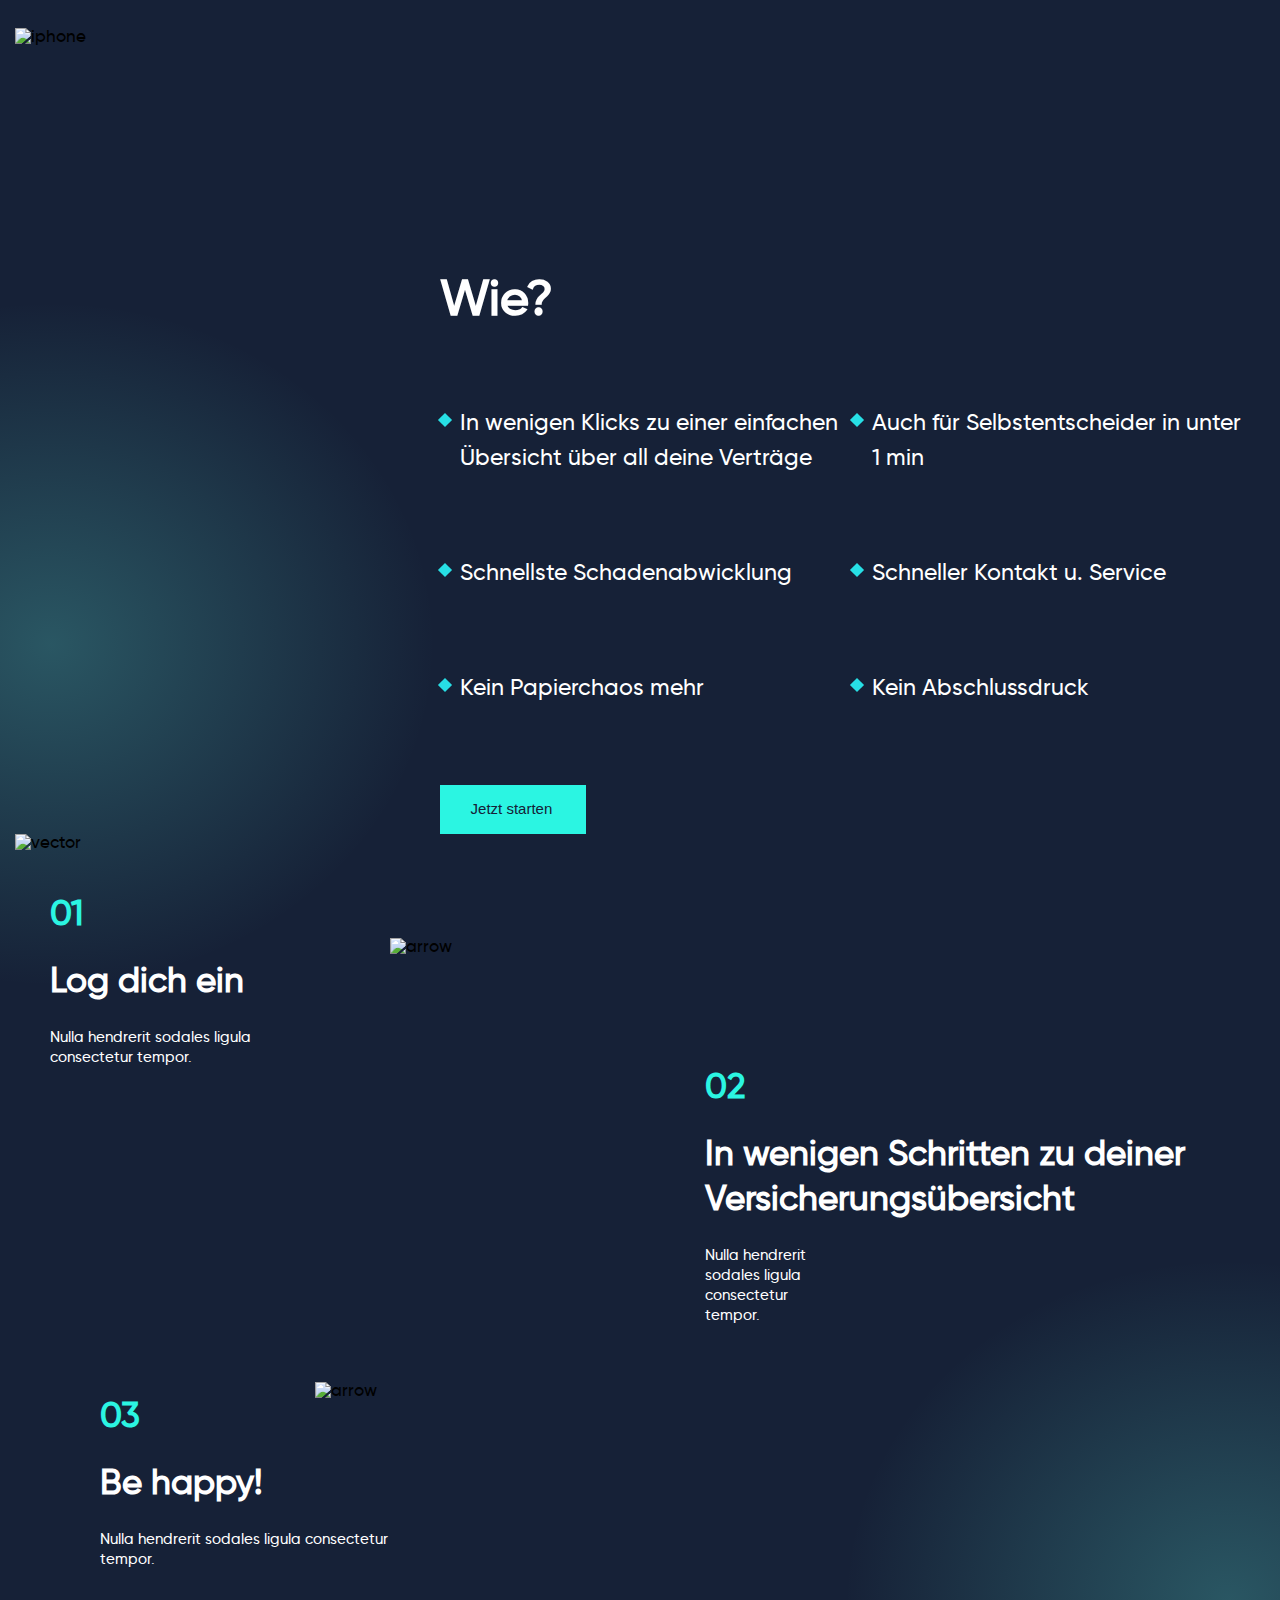
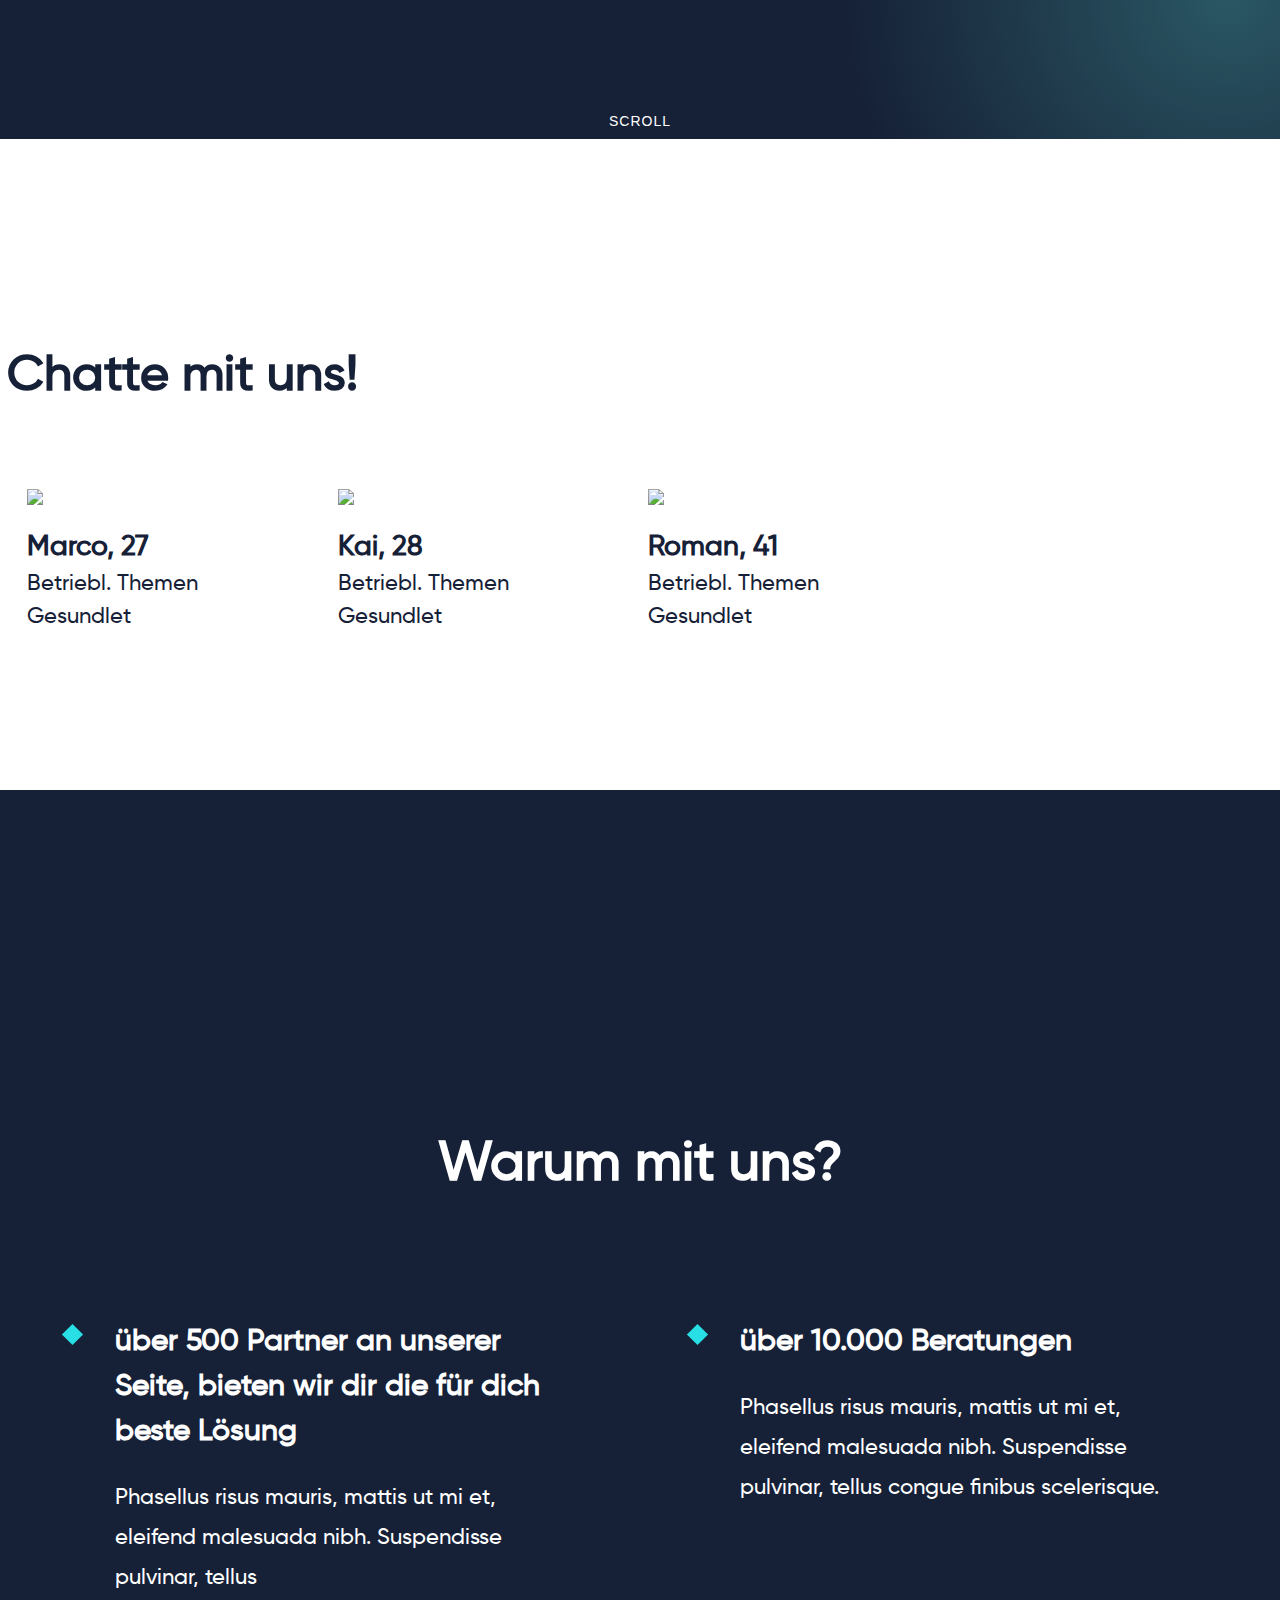
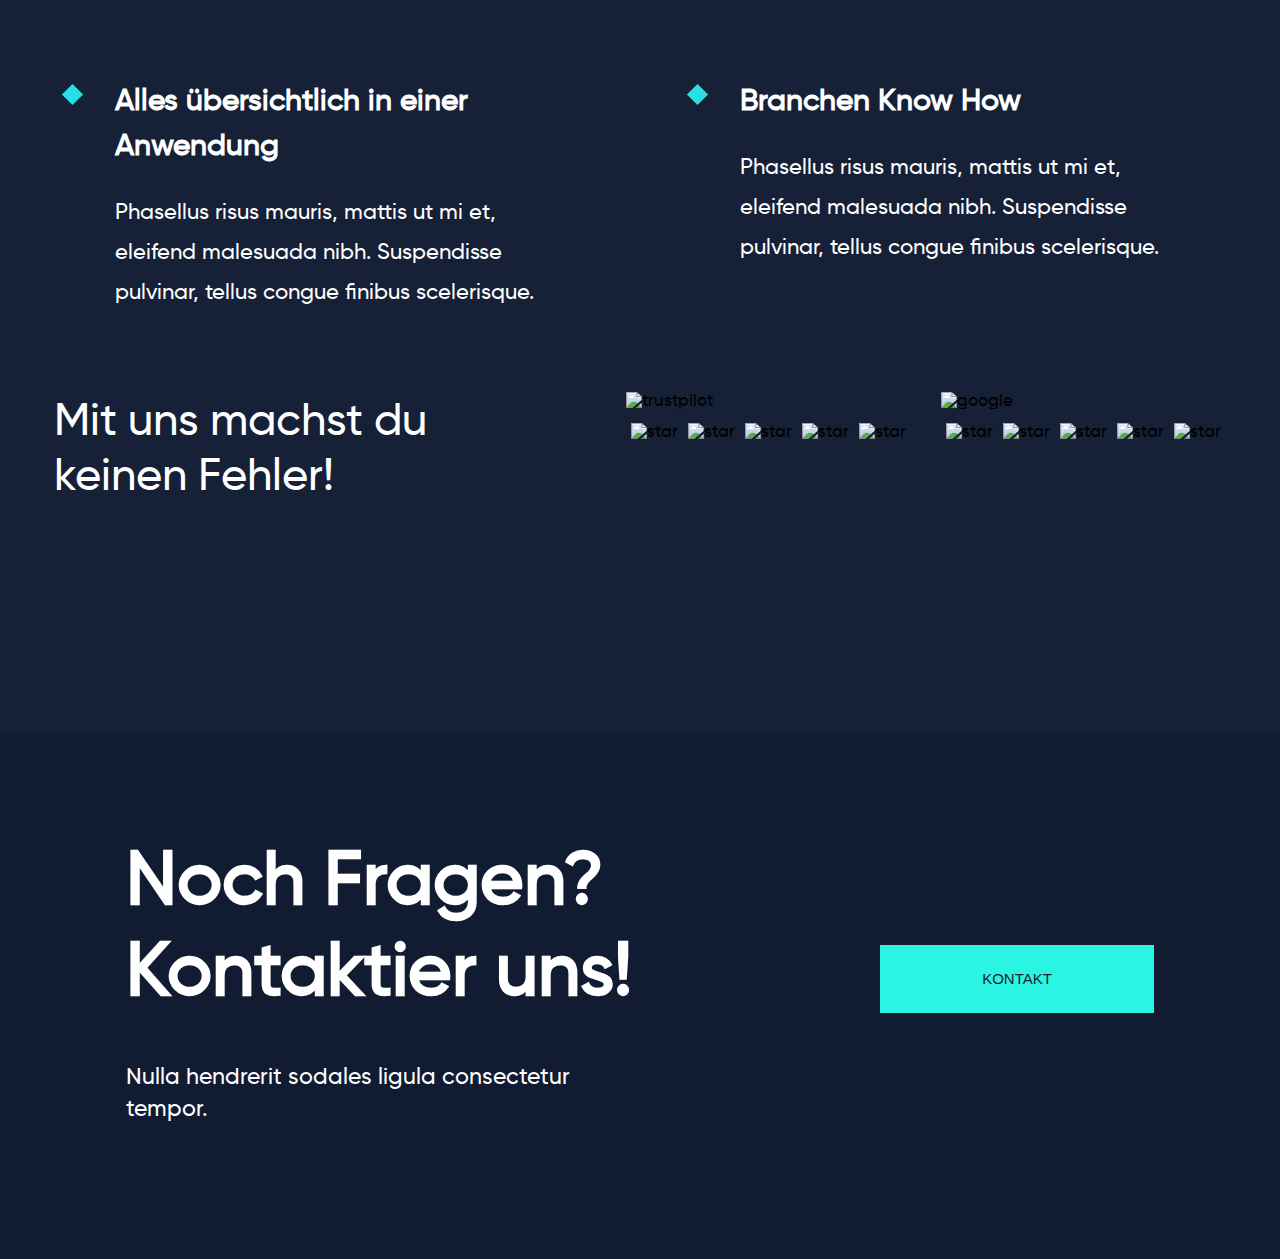
==== commit ac65e6dd: "bug fixing" ====
--- a/src/index.html
+++ b/src/index.html
@@ -182,24 +182,16 @@
                                     Auch für Selbstentscheider in unter 1 min
                                 </li>
                                 <li>
-                                    <p>
-                                        Schnellste Schadenabwicklung
-                                    </p>
-                                </li>
-                                <li>
-                                    <p>
-                                        Schneller Kontakt u. Service
-                                    </p>
-                                </li>
-                                <li>
-                                    <p>
-                                        Kein Papierchaos mehr
-                                    </p>
-                                </li>
-                                <li>
-                                    <p>
-                                        Kein Abschlussdruck
-                                    </p>
+                                    Schnellste Schadenabwicklung
+                                </li>
+                                <li>
+                                    Schneller Kontakt u. Service
+                                </li>
+                                <li>
+                                    Kein Papierchaos mehr
+                                </li>
+                                <li>
+                                    Kein Abschlussdruck
                                 </li>
                             </ul>
                             <button class="btn">Jetzt starten</button>
@@ -244,7 +236,7 @@
                         <div class="holder-text">
                             <h3>Chatte mit uns!</h3>
                         </div>
-                        <ul class="photo-employees">
+                        <ul class="unique-list photo-employees">
                             <li>
                                 <button class="btn">WhatsApp link</button>
                                 <div class="wrapper-overlay">
@@ -280,57 +272,51 @@
                 <section class="container">
                     <div class="holder-our-advantages-all">
                         <h3>Warum mit uns?</h3>
-                        <div class="our-advantages">
-                            <div class="list-our-advantages">
-                                <div class="holder">
-                                    <img src="../images/romb.png" alt="romb">
-                                    <div class="text-advantages">
-                                        <h3>
-                                            über 500 Partner an unserer Seite, bieten wir dir die für dich beste Lösung
-                                        </h3>
-                                        <p>
-                                            Phasellus risus mauris, mattis ut mi et, eleifend malesuada nibh. Suspendisse pulvinar, tellus
-                                        </p>
-                                    </div>
-                                </div>
-                                <div class="holder">
-                                    <img src="../images/romb.png" alt="romb">
-                                    <div class="text-advantages">
-                                        <h3>
-                                            über 10.000 Beratungen
-                                        </h3>
-                                        <p>
-                                            Phasellus risus mauris, mattis ut mi et, eleifend malesuada nibh.
-                                            Suspendisse pulvinar, tellus congue finibus scelerisque.
-                                        </p>
-                                    </div>
-                                </div>
-                                <div class="holder">
-                                    <img src="../images/romb.png" alt="romb">
-                                    <div class="text-advantages">
-                                        <h3>
-                                            Alles übersichtlich in einer Anwendung
-                                        </h3>
-                                        <p>
-                                            Phasellus risus mauris, mattis ut mi et, eleifend malesuada nibh.
-                                            Suspendisse pulvinar, tellus congue finibus scelerisque.
-                                        </p>
-                                    </div>
-                                </div>
-                                <div class="holder">
-                                    <img src="../images/romb.png" alt="romb">
-                                    <div class="text-advantages">
-                                        <h3>
-                                            Branchen Know How
-                                        </h3>
-                                        <p>
-                                            Phasellus risus mauris, mattis ut mi et, eleifend malesuada nibh.
-                                            Suspendisse pulvinar, tellus congue finibus scelerisque.
-                                        </p>
-                                    </div>
-                                </div>
-                            </div>
-                        </div>
+                        <ul class="unique-list">
+                            <li class="padding">
+                                <div class="text-advantages">
+                                    <h3>
+                                        über 500 Partner an unserer Seite, bieten wir dir die für dich beste Lösung
+                                    </h3>
+                                    <p>
+                                        Phasellus risus mauris, mattis ut mi et, eleifend malesuada nibh. Suspendisse pulvinar, tellus
+                                    </p>
+                                </div>
+                            </li>
+                            <li class="padding">
+                                <div class="text-advantages">
+                                    <h3>
+                                        über 10.000 Beratungen
+                                    </h3>
+                                    <p>
+                                        Phasellus risus mauris, mattis ut mi et, eleifend malesuada nibh.
+                                        Suspendisse pulvinar, tellus congue finibus scelerisque.
+                                    </p>
+                                </div>
+                            </li>
+                            <li class="padding">
+                                <div class="text-advantages">
+                                    <h3>
+                                        Alles übersichtlich in einer Anwendung
+                                    </h3>
+                                    <p>
+                                        Phasellus risus mauris, mattis ut mi et, eleifend malesuada nibh.
+                                        Suspendisse pulvinar, tellus congue finibus scelerisque.
+                                    </p>
+                                </div>
+                            </li>
+                            <li class="padding">
+                                <div class="text-advantages">
+                                    <h3>
+                                        Branchen Know How
+                                    </h3>
+                                    <p>
+                                        Phasellus risus mauris, mattis ut mi et, eleifend malesuada nibh.
+                                        Suspendisse pulvinar, tellus congue finibus scelerisque.
+                                    </p>
+                                </div>
+                            </li>
+                        </ul>
                         <div class="holder-appraisal">
                             <div class="text-appraisal">
                                 <p>
--- a/src/css/styles.css
+++ b/src/css/styles.css
@@ -88,6 +88,14 @@
 
 .background-dark {
   background: #162137; }
+
+.unique-list .padding {
+  padding-left: 100px;
+  padding-right: 70px; }
+  .unique-list .padding:after {
+    width: 15px;
+    height: 15px;
+    left: 8%; }
 
 .row {
   display: flex;
@@ -555,7 +563,7 @@
   left: 0;
   right: 0;
   bottom: 0;
-  height: 100%;
+  height: 98%;
   width: 100%;
   opacity: 0;
   transition: .5s ease;
@@ -577,68 +585,45 @@
     text-align: left;
     margin-bottom: 79px; }
 
-.photo-employees {
-  display: flex;
-  margin: 0 -20px; }
-  .photo-employees li {
-    position: relative;
-    margin: 0 20px; }
-    .photo-employees li img {
-      margin-bottom: 25px;
-      width: 100%; }
-    .photo-employees li h3 {
-      font-size: 28px;
-      line-height: 42px;
-      color: #162137;
-      text-align: left;
-      margin-bottom: 27px; }
-    .photo-employees li p {
-      font-size: 22px;
-      line-height: 33px;
-      color: #162137;
-      text-align: left; }
+.photo-employees li {
+  display: flex;
+  flex-direction: column;
+  width: 33.3%; }
+  .photo-employees li:after {
+    display: none; }
+  .photo-employees li h3 {
+    font-size: 28px;
+    line-height: 42px;
+    color: #162137; }
+  .photo-employees li p {
+    font-size: 22px;
+    line-height: 33px;
+    color: #162137; }
 
 .holder-our-advantages {
   min-height: 1543px; }
 
-.our-advantages {
-  margin-bottom: 150px; }
-
 .holder-our-advantages-all {
-  padding: 285px 0 188px; }
+  padding: 330px 0 188px; }
   .holder-our-advantages-all h3 {
     font-size: 55px;
     line-height: 82px;
     color: #fff;
     text-align: center;
-    margin-bottom: 77px; }
-
-.list-our-advantages {
-  display: flex;
-  flex-wrap: wrap;
-  margin: 0 -28px; }
-  .list-our-advantages .holder {
-    display: flex;
-    min-height: 270px;
-    padding: 36px 59px;
-    background: #111C32;
-    max-width: 760px;
-    margin: 0 18px 54px; }
-    .list-our-advantages .holder img {
-      width: 26px;
-      height: 26px;
-      margin: 20px 43px 0 0; }
-    .list-our-advantages .holder .text-advantages h3 {
-      font-size: 30px;
-      line-height: 45px;
-      color: #fff;
-      text-align: left;
-      margin-bottom: 25px; }
-    .list-our-advantages .holder .text-advantages p {
-      font-size: 22px;
-      line-height: 40px;
-      color: #fff;
-      text-align: left; }
+    margin-bottom: 115px; }
+
+.text-advantages h3 {
+  font-size: 30px;
+  line-height: 45px;
+  color: #fff;
+  text-align: left;
+  margin-bottom: 25px; }
+
+.text-advantages p {
+  font-size: 22px;
+  line-height: 40px;
+  color: #fff;
+  text-align: left; }
 
 .holder-appraisal {
   display: flex;
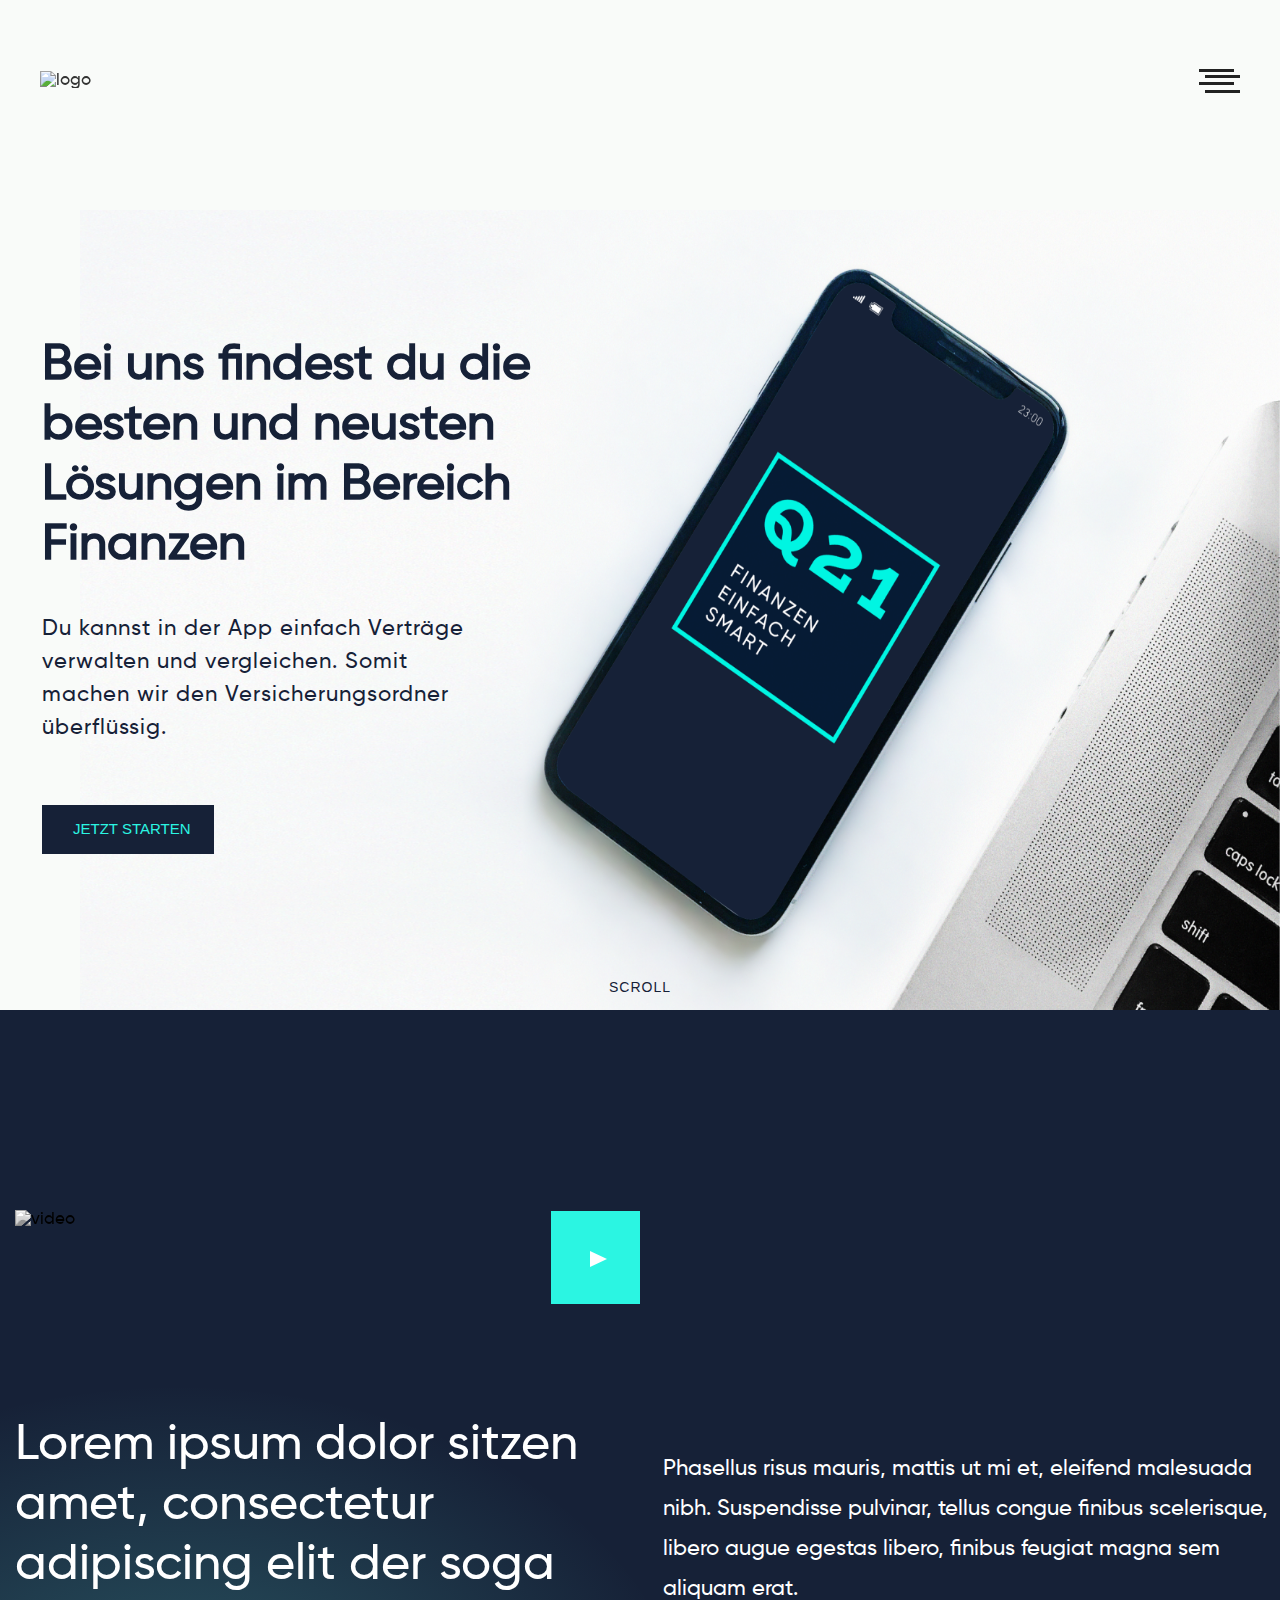
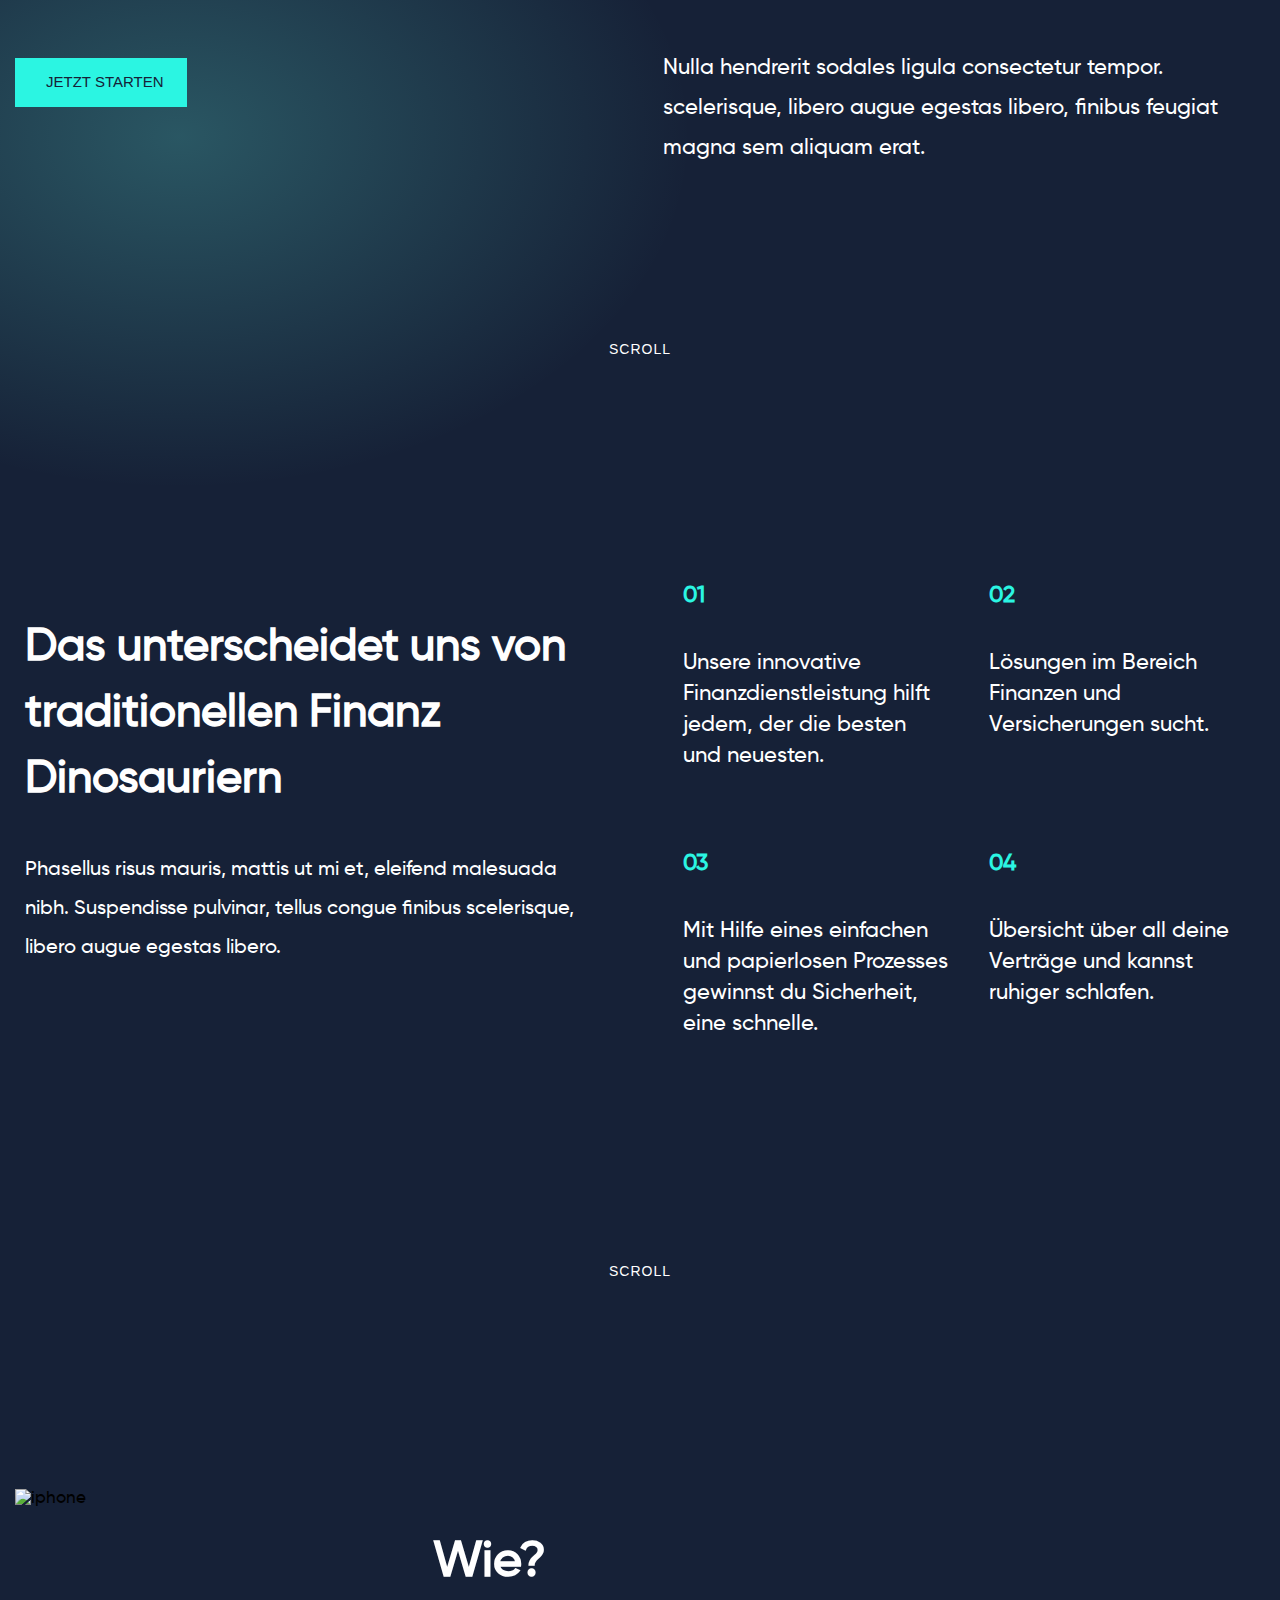
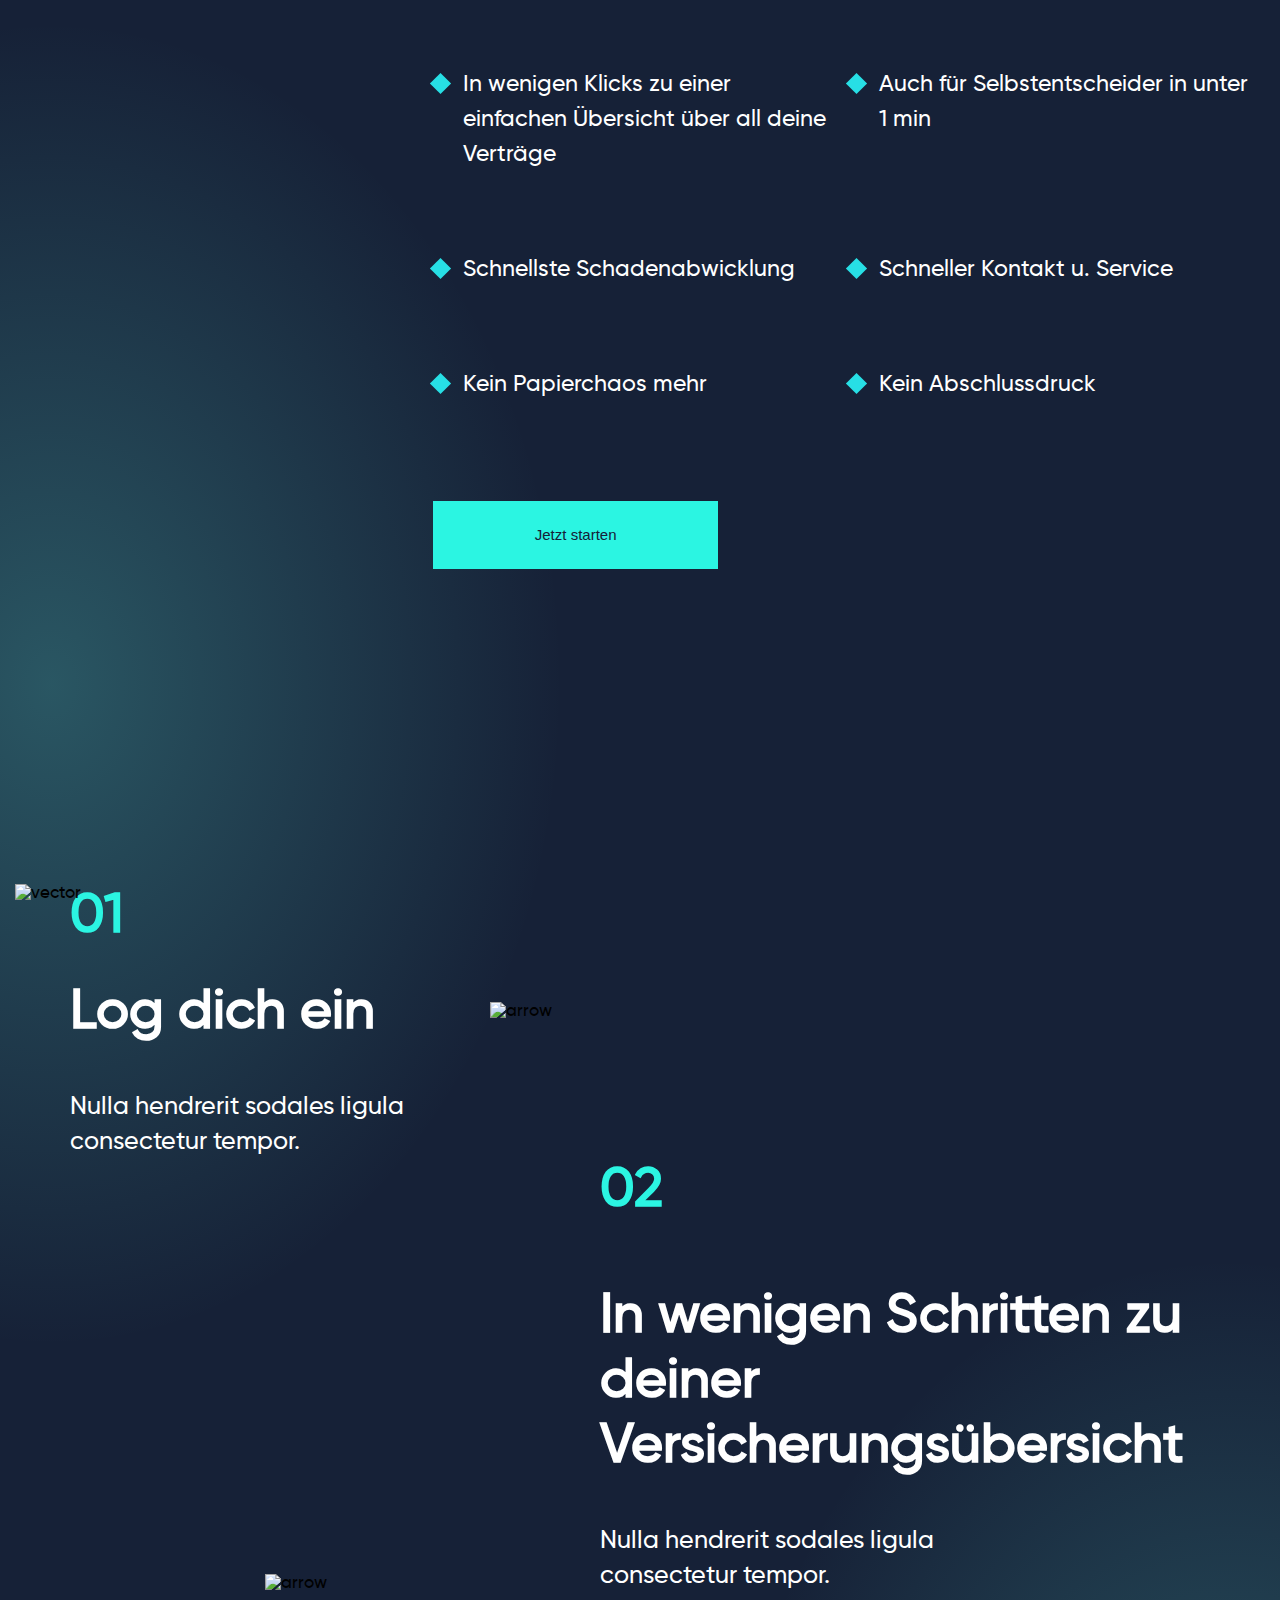
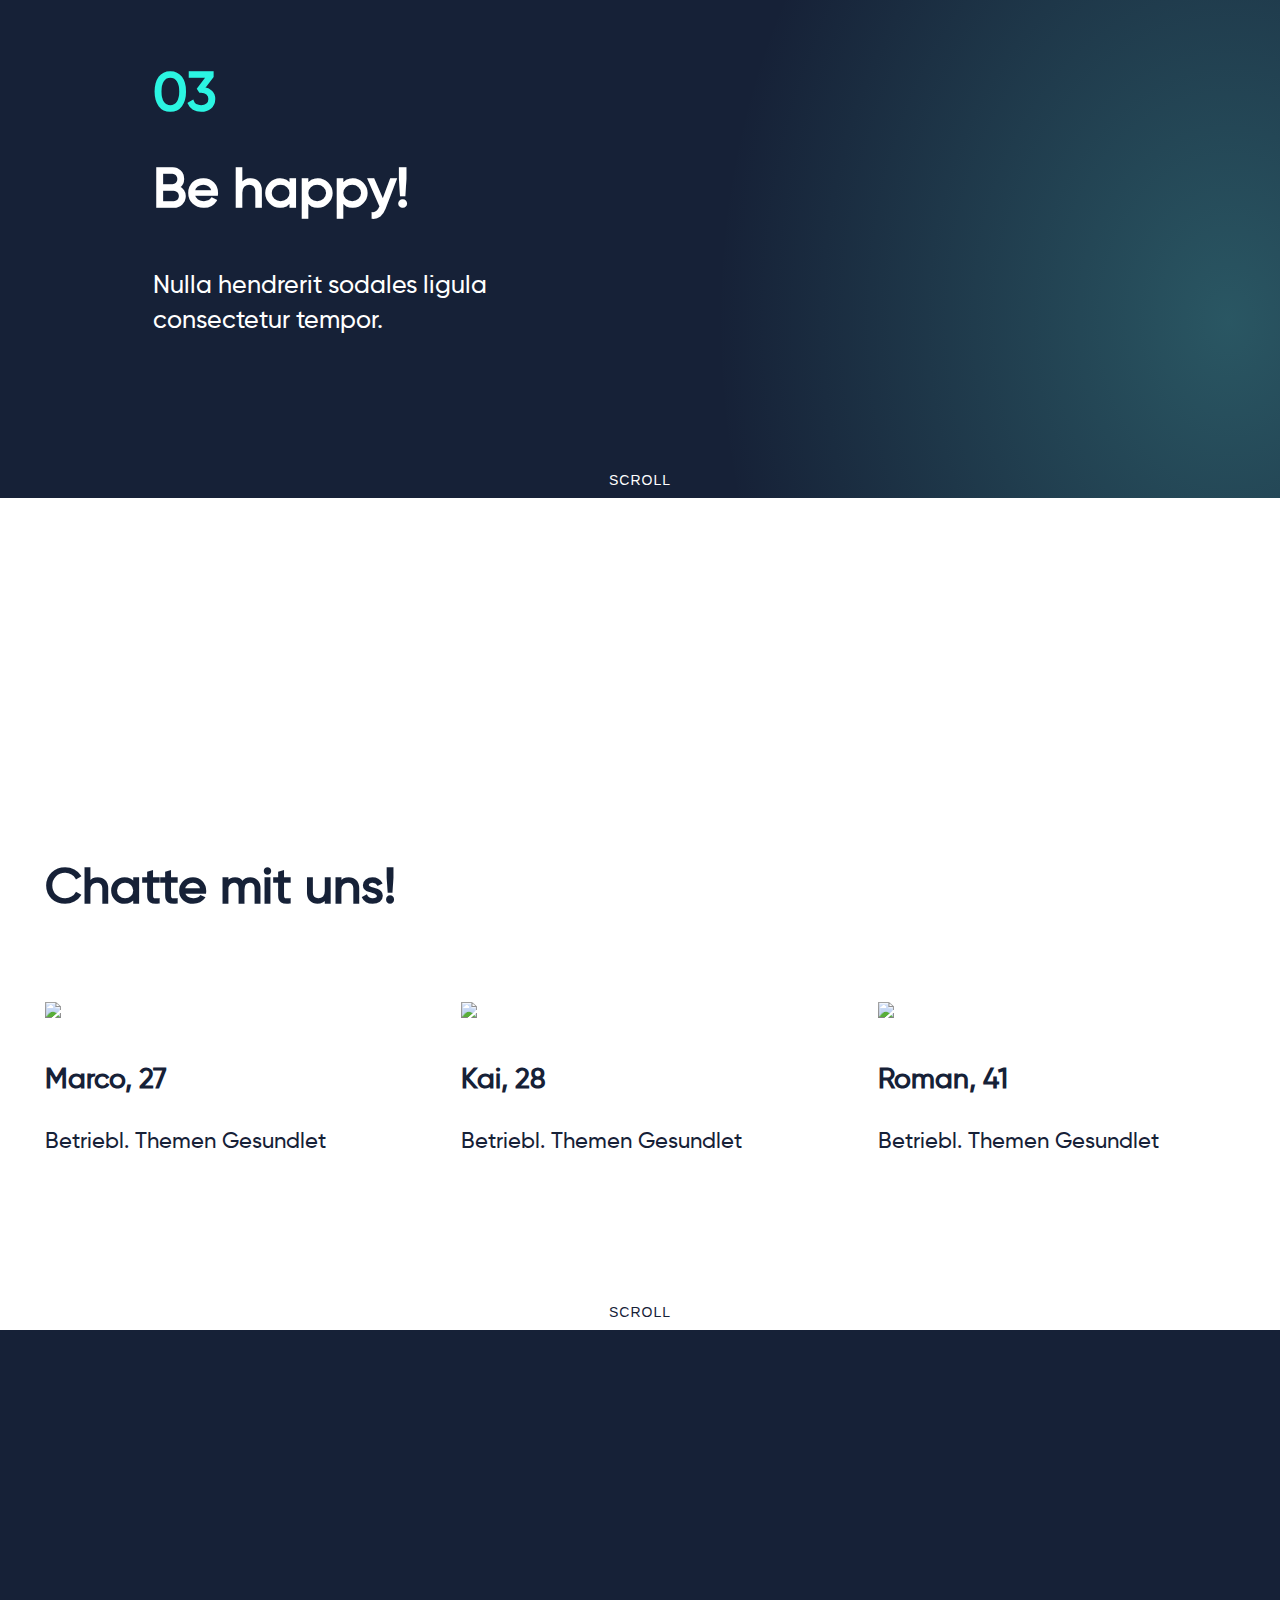
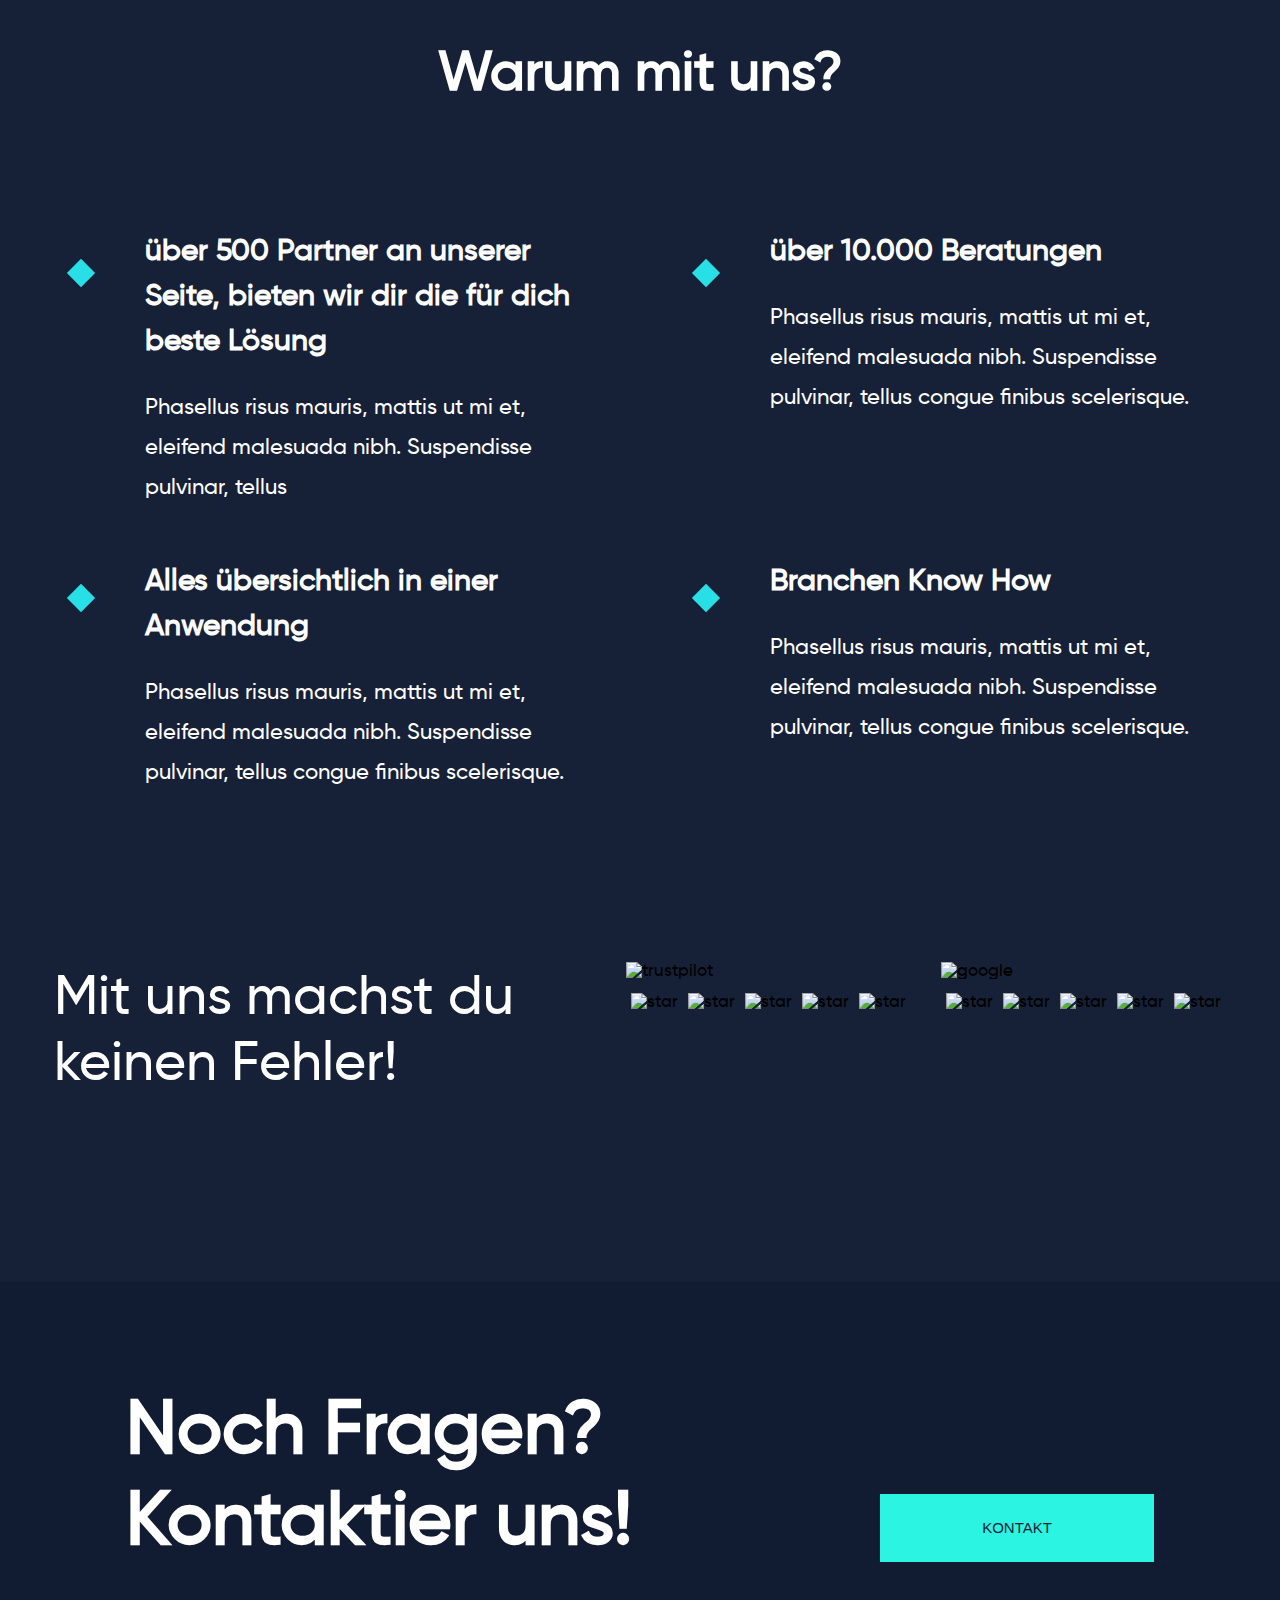
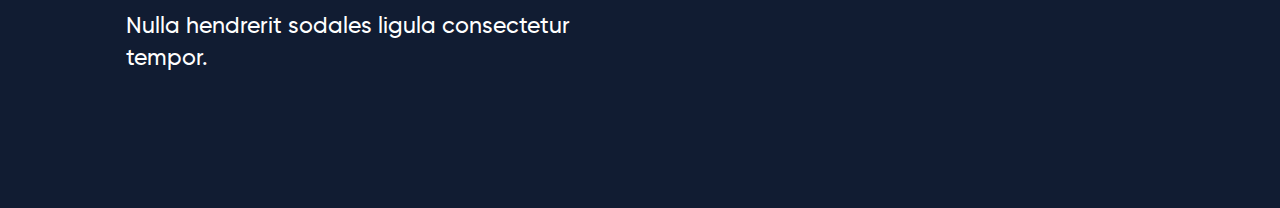
==== commit 04e4ba6a: "bug fixing" ====
--- a/src/index.html
+++ b/src/index.html
@@ -76,11 +76,11 @@
                         <p>
                             Du kannst in der App einfach Verträge verwalten und vergleichen. Somit machen wir den Versicherungsordner überflüssig.
                         </p>
-                        <button class="btn">JETZT STARTEN
+                        <button class="btn ">JETZT STARTEN
                         </button>
                     </div>
                     <div class="scroll">
-                        <button class="scroll-btn">SCROLL</button>
+                        <button class="scroll-btn ">SCROLL</button>
                     </div>
                 </section>
             </div>
@@ -174,7 +174,7 @@
                         </div>
                         <div class="list-area">
                             <h3>Wie?</h3>
-                            <ul class="unique-list">
+                            <ul class="unique-list margin-bottom-20">
                                 <li>
                                     In wenigen Klicks zu einer einfachen Übersicht über all deine Verträge
                                 </li>
@@ -194,7 +194,7 @@
                                     Kein Abschlussdruck
                                 </li>
                             </ul>
-                            <button class="btn">Jetzt starten</button>
+                            <button class="btn btn-lg">Jetzt starten</button>
                         </div>
                     </div>
                     <div class="authorization-steps">
@@ -231,48 +231,49 @@
                 </section>
             </div>
             <section class="container" >
-                <div class="holder-employees">
-                    <div class="employees">
-                        <div class="holder-text">
-                            <h3>Chatte mit uns!</h3>
-                        </div>
-                        <ul class="unique-list photo-employees">
-                            <li>
-                                <button class="btn">WhatsApp link</button>
-                                <div class="wrapper-overlay">
-                                    <img src="../images/image-30.png" alt="men">
-                                    <div class="overlay"></div>
-                                </div>
-                                <h3>Marco, 27</h3>
-                                <p>Betriebl. Themen Gesundlet</p>
-                            </li>
-                            <li>
-                                <button class="btn">WhatsApp link</button>
-                                <div class="wrapper-overlay">
-                                    <img src="../images/image-32.png" alt="men">
-                                    <div class="overlay"></div>
-                                </div>
-                                <h3>Kai, 28</h3>
-                                <p>Betriebl. Themen Gesundlet</p>
-                            </li>
-                            <li>
-                                <button class="btn">WhatsApp link</button>
-                                <div class="wrapper-overlay">
-                                    <img src="../images/image-32.png" alt="men">
-                                    <div class="overlay"></div>
-                                </div>
-                                <h3>Roman, 41</h3>
-                                <p>Betriebl. Themen Gesundlet</p>
-                            </li>
-                        </ul>
-                    </div>
+                <div class="employees">
+                    <div class="holder-text">
+                        <h3>Chatte mit uns!</h3>
+                    </div>
+                    <ul class="unique-list photo-employees">
+                        <li>
+                            <button class="btn">WhatsApp link</button>
+                            <div class="wrapper-overlay">
+                                <img src="../images/image-30.png" alt="men">
+                                <div class="overlay"></div>
+                            </div>
+                            <h3>Marco, 27</h3>
+                            <p>Betriebl. Themen Gesundlet</p>
+                        </li>
+                        <li>
+                            <button class="btn">WhatsApp link</button>
+                            <div class="wrapper-overlay">
+                                <img src="../images/image-32.png" alt="men">
+                                <div class="overlay"></div>
+                            </div>
+                            <h3>Kai, 28</h3>
+                            <p>Betriebl. Themen Gesundlet</p>
+                        </li>
+                        <li>
+                            <button class="btn">WhatsApp link</button>
+                            <div class="wrapper-overlay">
+                                <img src="../images/image-32.png" alt="men">
+                                <div class="overlay"></div>
+                            </div>
+                            <h3>Roman, 41</h3>
+                            <p>Betriebl. Themen Gesundlet</p>
+                        </li>
+                    </ul>
+                </div>
+                <div class="scroll">
+                    <button class="scroll-btn color">SCROLL</button>
                 </div>
             </section>
             <div class="holder-our-advantages background-dark">
                 <section class="container">
                     <div class="holder-our-advantages-all">
                         <h3>Warum mit uns?</h3>
-                        <ul class="unique-list">
+                        <ul class="unique-list margin-bottom-120">
                             <li class="padding">
                                 <div class="text-advantages">
                                     <h3>
--- a/src/css/styles.css
+++ b/src/css/styles.css
@@ -90,12 +90,14 @@
   background: #162137; }
 
 .unique-list .padding {
-  padding-left: 100px;
-  padding-right: 70px; }
+  padding-left: 130px;
+  padding-right: 70px;
+  margin-bottom: 130px; }
   .unique-list .padding:after {
-    width: 15px;
-    height: 15px;
-    left: 8%; }
+    width: 20px;
+    height: 20px;
+    left: 9%;
+    top: 13%; }
 
 .row {
   display: flex;
@@ -119,13 +121,13 @@
     color: #fff;
     text-align: left;
     position: relative;
-    padding-left: 20px;
+    padding-left: 30px;
     padding-right: 10px;
     margin-bottom: 80px; }
     .unique-list li:after {
       content: '';
-      width: 10px;
-      height: 10px;
+      width: 15px;
+      height: 15px;
       background: #27dfe5;
       transform: rotate(45deg);
       position: absolute;
@@ -141,7 +143,7 @@
   font-size: 15px;
   line-height: 22px;
   color: #162137;
-  padding: 13px 34px 14px 31px;
+  padding: 13px 23px 14px 31px;
   background: #2BF5E2;
   border: none;
   cursor: pointer; }
@@ -172,8 +174,8 @@
   position: relative; }
   .video-clip .video-btn {
     position: absolute;
-    top: 64%;
-    right: 47%; }
+    top: 50%;
+    right: 50%; }
 
 .sentence-service .btn {
   padding: 22px 67px 25px 65px;
@@ -191,9 +193,9 @@
   top: 36%;
   left: 32%; }
 
-.videos-and-articles {
+.video-list {
   position: relative; }
-  .videos-and-articles .video-btn {
+  .video-list .video-btn {
     padding: 40px 25px 37px 39px;
     border: none;
     position: absolute;
@@ -255,11 +257,6 @@
       text-align: left;
       padding: 0 50px 0 0; }
 
-.holder-video-blog {
-  position: relative; }
-  .holder-video-blog .show-video {
-    display: block; }
-
 .video-blog {
   display: flex;
   justify-content: center;
@@ -273,26 +270,24 @@
       text-align: left;
       color: #162137; }
 
-.holder-videos-and-articles {
-  display: flex;
-  flex-wrap: wrap;
-  margin: 0 -32px;
-  margin-bottom: 20px; }
-  .holder-videos-and-articles .videos-and-articles {
-    width: 30.3%;
-    margin: 0 24px 80px; }
-    .holder-videos-and-articles .videos-and-articles img {
-      filter: grayscale(100%);
-      margin-bottom: 28px;
-      width: 100%; }
-    .holder-videos-and-articles .videos-and-articles h3 {
-      font-size: 28px;
-      line-height: 42px;
-      color: #162137;
-      margin-bottom: 26px; }
-    .holder-videos-and-articles .videos-and-articles p {
-      font-size: 22px;
-      line-height: 33px; }
+.video-list li {
+  display: flex;
+  flex-direction: column;
+  width: 33.3%; }
+  .video-list li:after {
+    display: none; }
+  .video-list li img {
+    filter: grayscale(100%);
+    margin-bottom: 28px; }
+  .video-list li h3 {
+    font-size: 28px;
+    line-height: 42px;
+    color: #162137;
+    margin-bottom: 26px; }
+  .video-list li p {
+    font-size: 22px;
+    line-height: 33px;
+    color: #162137; }
 
 .holder-video-interview {
   display: flex;
@@ -410,9 +405,9 @@
 
 .holder-banner-text {
   text-align: left;
-  padding: 332px 0 0 14px;
-  margin-bottom: 181px;
-  max-width: 675px; }
+  padding: 332px 0 0 27px;
+  margin-bottom: 175px;
+  max-width: 685px; }
   .holder-banner-text h2 {
     font-size: 50px;
     line-height: 60px;
@@ -430,6 +425,7 @@
 .header {
   display: flex;
   justify-content: space-between;
+  align-items: center;
   padding: 62px 120px 0;
   position: fixed;
   z-index: 6;
@@ -551,12 +547,6 @@
 .show-menu {
   right: 0; }
 
-.holder-employees {
-  display: flex;
-  margin: 0 -8px; }
-  .holder-employees .btn {
-    display: none; }
-
 .overlay {
   position: absolute;
   top: 0;
@@ -576,14 +566,18 @@
   opacity: 0.5; }
 
 .employees {
-  padding: 366px 0 208px 0; }
-  .employees .holder-text h3 {
-    font-family: 'gilroy-medium';
-    font-size: 50px;
-    line-height: 75px;
-    color: #162137;
-    text-align: left;
-    margin-bottom: 79px; }
+  padding: 350px 0 57px 0; }
+  .employees .btn {
+    display: none; }
+  .employees .holder-text {
+    margin-left: 30px; }
+    .employees .holder-text h3 {
+      font-family: 'gilroy-medium';
+      font-size: 50px;
+      line-height: 75px;
+      color: #162137;
+      text-align: left;
+      margin-bottom: 79px; }
 
 .photo-employees li {
   display: flex;
@@ -594,23 +588,34 @@
   .photo-employees li h3 {
     font-size: 28px;
     line-height: 42px;
-    color: #162137; }
+    color: #162137;
+    margin-bottom: 25px; }
   .photo-employees li p {
     font-size: 22px;
     line-height: 33px;
     color: #162137; }
+  .photo-employees li img {
+    margin-bottom: 20px;
+    width: 100%;
+    height: auto; }
+
+.scroll .color {
+  color: #162137; }
 
 .holder-our-advantages {
   min-height: 1543px; }
 
 .holder-our-advantages-all {
-  padding: 330px 0 188px; }
+  padding: 300px 0 188px; }
   .holder-our-advantages-all h3 {
     font-size: 55px;
     line-height: 82px;
     color: #fff;
     text-align: center;
     margin-bottom: 115px; }
+
+.margin-bottom-120 {
+  margin-bottom: 120px; }
 
 .text-advantages h3 {
   font-size: 30px;
@@ -673,7 +678,8 @@
 
 .wrapper-service {
   display: flex;
-  justify-content: space-between; }
+  justify-content: space-between;
+  margin-bottom: 315px; }
   .wrapper-service .img-area {
     width: 100%; }
     .wrapper-service .img-area img {
@@ -689,7 +695,7 @@
 
 .authorization-steps {
   position: relative;
-  padding: 0 0 134px 165px; }
+  padding: 0 0 125px 165px; }
   .authorization-steps .vector {
     position: absolute;
     top: 0;
@@ -750,6 +756,9 @@
 .margin-bottom {
   padding-bottom: 200px; }
 
+.margin-bottom-20 {
+  margin-bottom: 20px; }
+
 .gradient {
   position: absolute;
   left: 0;
@@ -765,7 +774,7 @@
     width: 100%; }
 
 .description-video {
-  margin-bottom: 130px; }
+  margin-bottom: 125px; }
   .description-video .description-1 p {
     font-size: 50px;
     line-height: 60px;
@@ -781,7 +790,7 @@
       margin-bottom: 39px; }
 
 .description-franchise {
-  margin-bottom: 60px; }
+  margin-bottom: 135px; }
   .description-franchise .text-franchise {
     padding: 30px 0 0; }
     .description-franchise .text-franchise h3 {
@@ -846,183 +855,50 @@
     color: #fff;
     margin-bottom: 46px; }
 
-@media (max-width: 1569px) {
+@media (max-width: 1599px) {
   .header {
     padding: 62px 40px 0; }
   .banner {
-    background-size: 1200px 770px;
-    background-position: top right;
-    min-height: 770px; }
+    background-size: 1200px 800px; }
   .holder-banner-text {
-    padding: 200px 14px 0;
-    margin-bottom: 119px; }
+    max-width: 585px;
+    margin-bottom: 115px; }
+  .video-clip {
+    padding: 200px 0 185px; }
+  .holder-video-clip {
+    padding-bottom: 215px; }
+  .description-franchise .text-franchise {
+    padding: 30px 0 0 25px; }
+    .description-franchise .text-franchise h3 {
+      font-size: 45px; }
+    .description-franchise .text-franchise p {
+      font-size: 20px; }
+  .wrapper-service .list-area {
+    padding-top: 40px; }
+  .authorization-steps {
+    padding: 0 0 125px 55px; }
+    .authorization-steps h3 {
+      margin-bottom: 35px; }
+  .holder-insurance-overview .second-step {
+    max-width: 665px; }
+  .authorization-steps .arrow-2 {
+    bottom: 40%;
+    left: 20%; }
+  .unique-list .padding {
+    margin-bottom: 50px; } }
+
+@media (max-width: 1199px) {
+  .container {
+    padding: 0 35px; }
+  .banner {
+    background-size: 1000px 600px;
+    min-height: 710px; }
+  .holder-banner-text {
+    padding: 230px 0 0 0; }
     .holder-banner-text h2 {
-      font-size: 40px; }
-  .video-clip {
-    padding-top: 230px; }
+      font-size: 40px;
+      margin-bottom: 20px; }
+    .holder-banner-text P {
+      font-size: 15px; }
   .video-clip .video-btn {
-    top: 60%; }
-  .holder-video-clip {
-    min-height: 960px; }
-    .holder-video-clip .gradient {
-      background: radial-gradient(30% 20% at 14% 62%, rgba(94, 228, 215, 0.276) 0%, rgba(94, 228, 215, 0) 100%); }
-  .description-video {
-    padding: 118px 0 87px 30px; }
-    .description-video .holder-description-btn p {
-      font-size: 49px; }
-    .description-video .holder-description p {
-      font-size: 21px; }
-  .holder-difference-and-service {
-    background-size: 800px 560px;
-    min-height: 960px; }
-    .holder-difference-and-service .holder-text {
-      width: 440px; }
-      .holder-difference-and-service .holder-text h3 {
-        font-size: 37px;
-        line-height: 50px; }
-      .holder-difference-and-service .holder-text p {
-        width: 420px;
-        font-size: 13px;
-        line-height: 29px; }
-    .holder-difference-and-service .difference-columns div {
-      width: 315px; }
-      .holder-difference-and-service .difference-columns div h3 {
-        margin-bottom: 9px; }
-  .sentence-photo-service {
-    background-size: 700px 700px; }
-    .sentence-photo-service .sentence-service {
-      padding: 110px 0;
-      width: 726px; }
-      .sentence-photo-service .sentence-service h3 {
-        font-size: 35px;
-        line-height: 40px;
-        margin-bottom: 20px; }
-      .sentence-photo-service .sentence-service .service div {
-        width: 354px;
-        margin: 0 24px 35px 0; }
-        .sentence-photo-service .sentence-service .service div img {
-          width: 16px;
-          height: 16px;
-          margin: 11px 10px 0 0; }
-      .sentence-photo-service .sentence-service .btn {
-        padding: 12px 67px 15px 65px; }
-  .holder-sentence .gradient-top {
-    background: radial-gradient(30% 20% at 4% 36%, rgba(94, 228, 215, 0.276) 0%, rgba(94, 228, 215, 0) 100%); }
-  .holder-sentence .gradient-bottom {
-    background: radial-gradient(30% 20% at 96% 92%, rgba(94, 228, 215, 0.276) 0%, rgba(94, 228, 215, 0) 100%); }
-  .authorization-steps {
-    padding: 60px 0 134px 35px; }
-    .authorization-steps .arrow-1 {
-      top: 12%;
-      left: 30%; }
-    .authorization-steps .arrow-2 {
-      bottom: 35%;
-      left: 24%; }
-    .authorization-steps h3 {
-      font-size: 35px;
-      line-height: 38px;
-      margin-bottom: 25px; }
-    .authorization-steps h4 {
-      font-size: 35px;
-      line-height: 45px;
-      margin-bottom: 25px; }
-    .authorization-steps p {
-      font-size: 15px;
-      line-height: 20px; }
-  .first-step-authorization {
-    width: 270px; }
-  .holder-insurance-overview .second-step {
-    width: 560px; }
-    .holder-insurance-overview .second-step h3 {
-      margin-bottom: 25px; }
-    .holder-insurance-overview .second-step h4 {
-      margin-bottom: 25px; }
-    .holder-insurance-overview .second-step p {
-      width: 330px; }
-  .third-step-authorization {
-    margin-left: 50px; }
-    .third-step-authorization p {
-      width: 330px; }
-  .employees {
-    padding: 196px 0 78px 0; }
-  .list-our-advantages .holder {
-    width: 550px;
-    min-height: 200px; }
-    .list-our-advantages .holder img {
-      width: 16px;
-      height: 16px;
-      margin: 20px 13px 0 0; }
-    .list-our-advantages .holder .text-advantages h3 {
-      font-size: 20px;
-      line-height: 35px;
-      margin-bottom: 10px; }
-    .list-our-advantages .holder .text-advantages p {
-      font-size: 16px;
-      line-height: 25px; }
-  .holder-appraisal .text-appraisal p {
-    font-size: 45px;
-    line-height: 55px; }
-  .holder-connect-with-us {
-    min-height: 415px; }
-  .holder-connect-with-us {
-    padding: 60px 0 35px; } }
-
-@media (max-width: 1199px) {
-  .header {
-    align-items: center;
-    padding: 22px 40px 0; }
-  .banner {
-    background-size: 1000px 670px;
-    background-position: bottom right; }
-  .holder-banner-text {
-    padding: 230px 14px 0; }
-    .holder-banner-text h2 {
-      font-size: 30px;
-      line-height: 50px;
-      width: 475px;
-      margin-bottom: 10px; }
-    .holder-banner-text p {
-      font-size: 17px;
-      line-height: 28px;
-      width: 345px; }
-  .description-video .holder-description-btn p {
-    font-size: 29px;
-    line-height: 48px;
-    width: 384px; }
-  .description-video .holder-description p {
-    font-size: 14px;
-    line-height: 30px;
-    margin-bottom: 25px; }
-  .holder-difference-and-service {
-    background-size: 600px 360px;
-    min-height: 860px;
-    padding: 311px 0 23px; }
-    .holder-difference-and-service .holder-text {
-      width: 340px; }
-      .holder-difference-and-service .holder-text h3 {
-        font-size: 28px;
-        line-height: 40px;
-        margin-bottom: 20px; }
-      .holder-difference-and-service .holder-text p {
-        width: 320px;
-        font-size: 13px;
-        line-height: 20px; }
-    .holder-difference-and-service .difference-columns {
-      width: 545px; }
-      .holder-difference-and-service .difference-columns div {
-        width: 215px; }
-        .holder-difference-and-service .difference-columns div p {
-          font-size: 15px;
-          line-height: 25px; }
-  .sentence-photo-service {
-    background-size: 500px 500px;
-    background-position: left; }
-    .sentence-photo-service .sentence-service {
-      padding: 190px 0;
-      width: 600px; }
-      .sentence-photo-service .sentence-service .service div {
-        width: 284px;
-        margin: 0 31px 10px 0; }
-        .sentence-photo-service .sentence-service .service div p {
-          font-size: 20px;
-          line-height: 25px; } }
+    margin: -20px; } }
